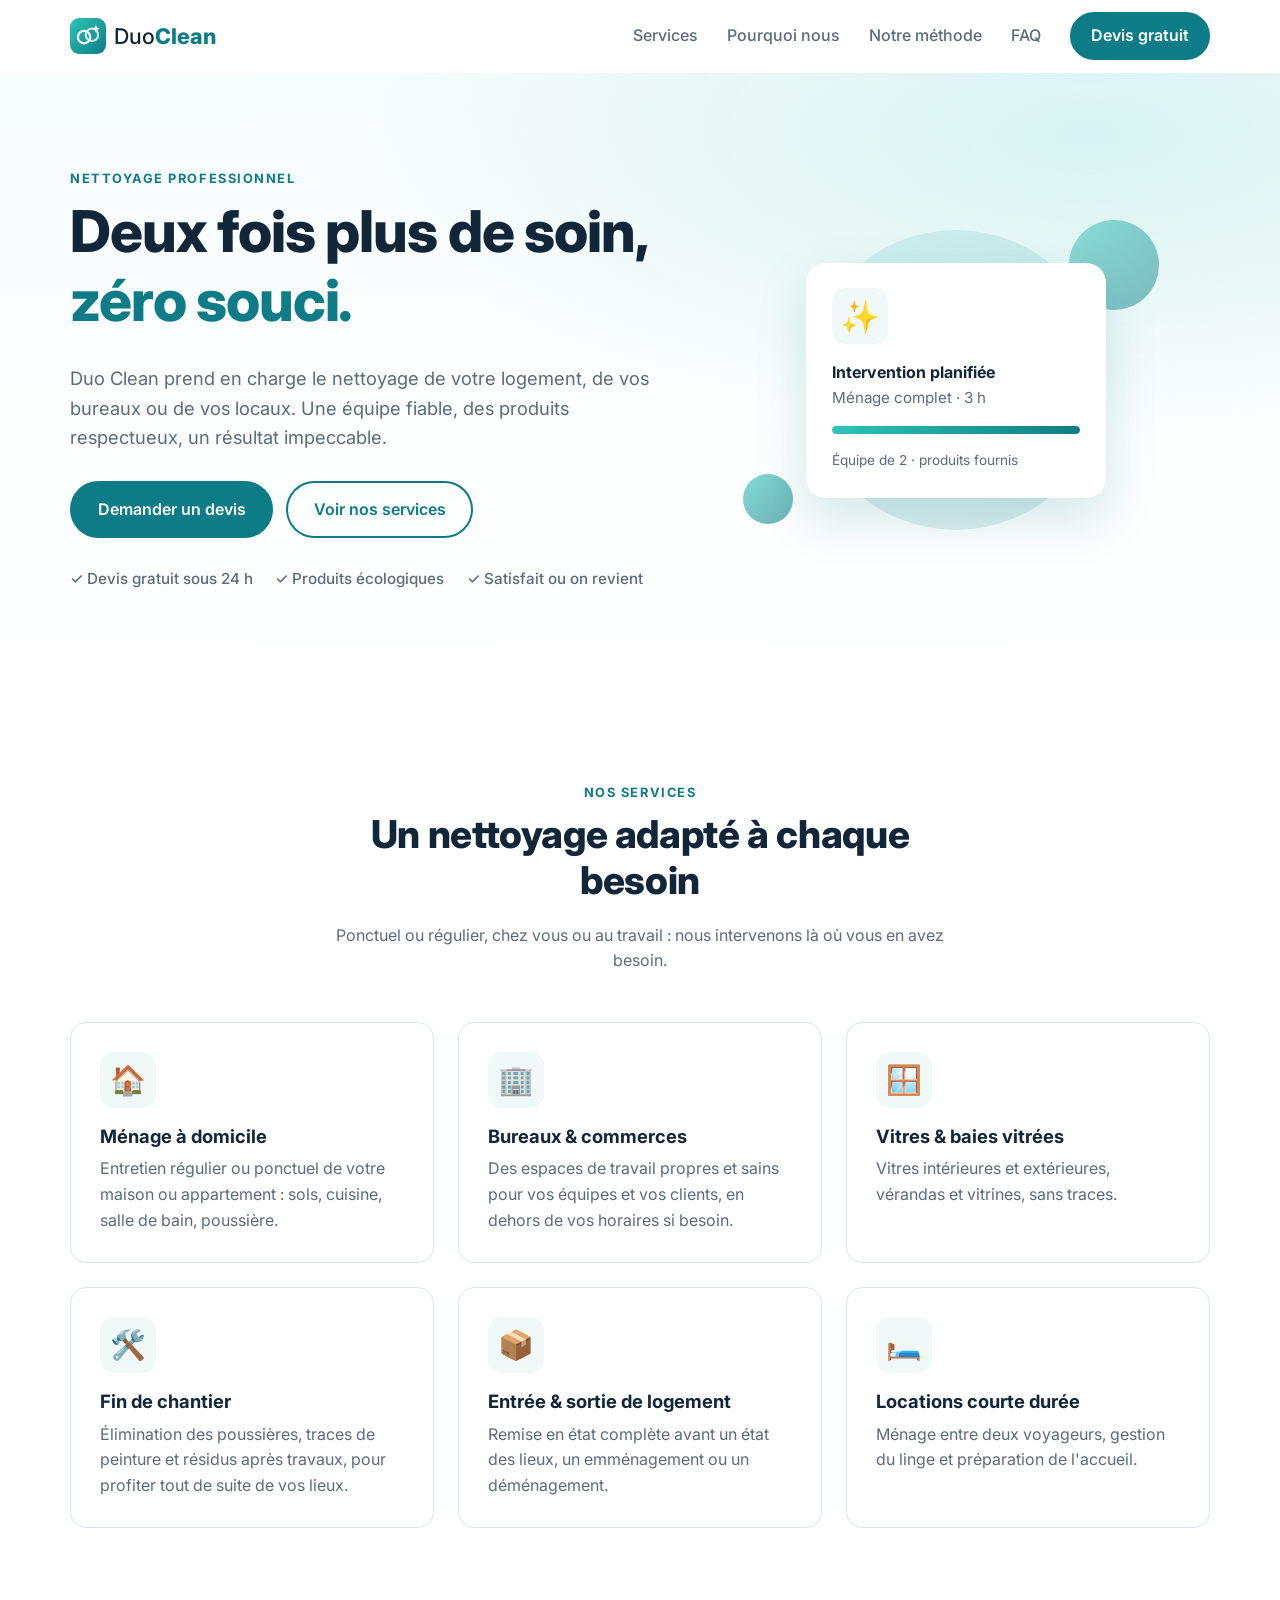
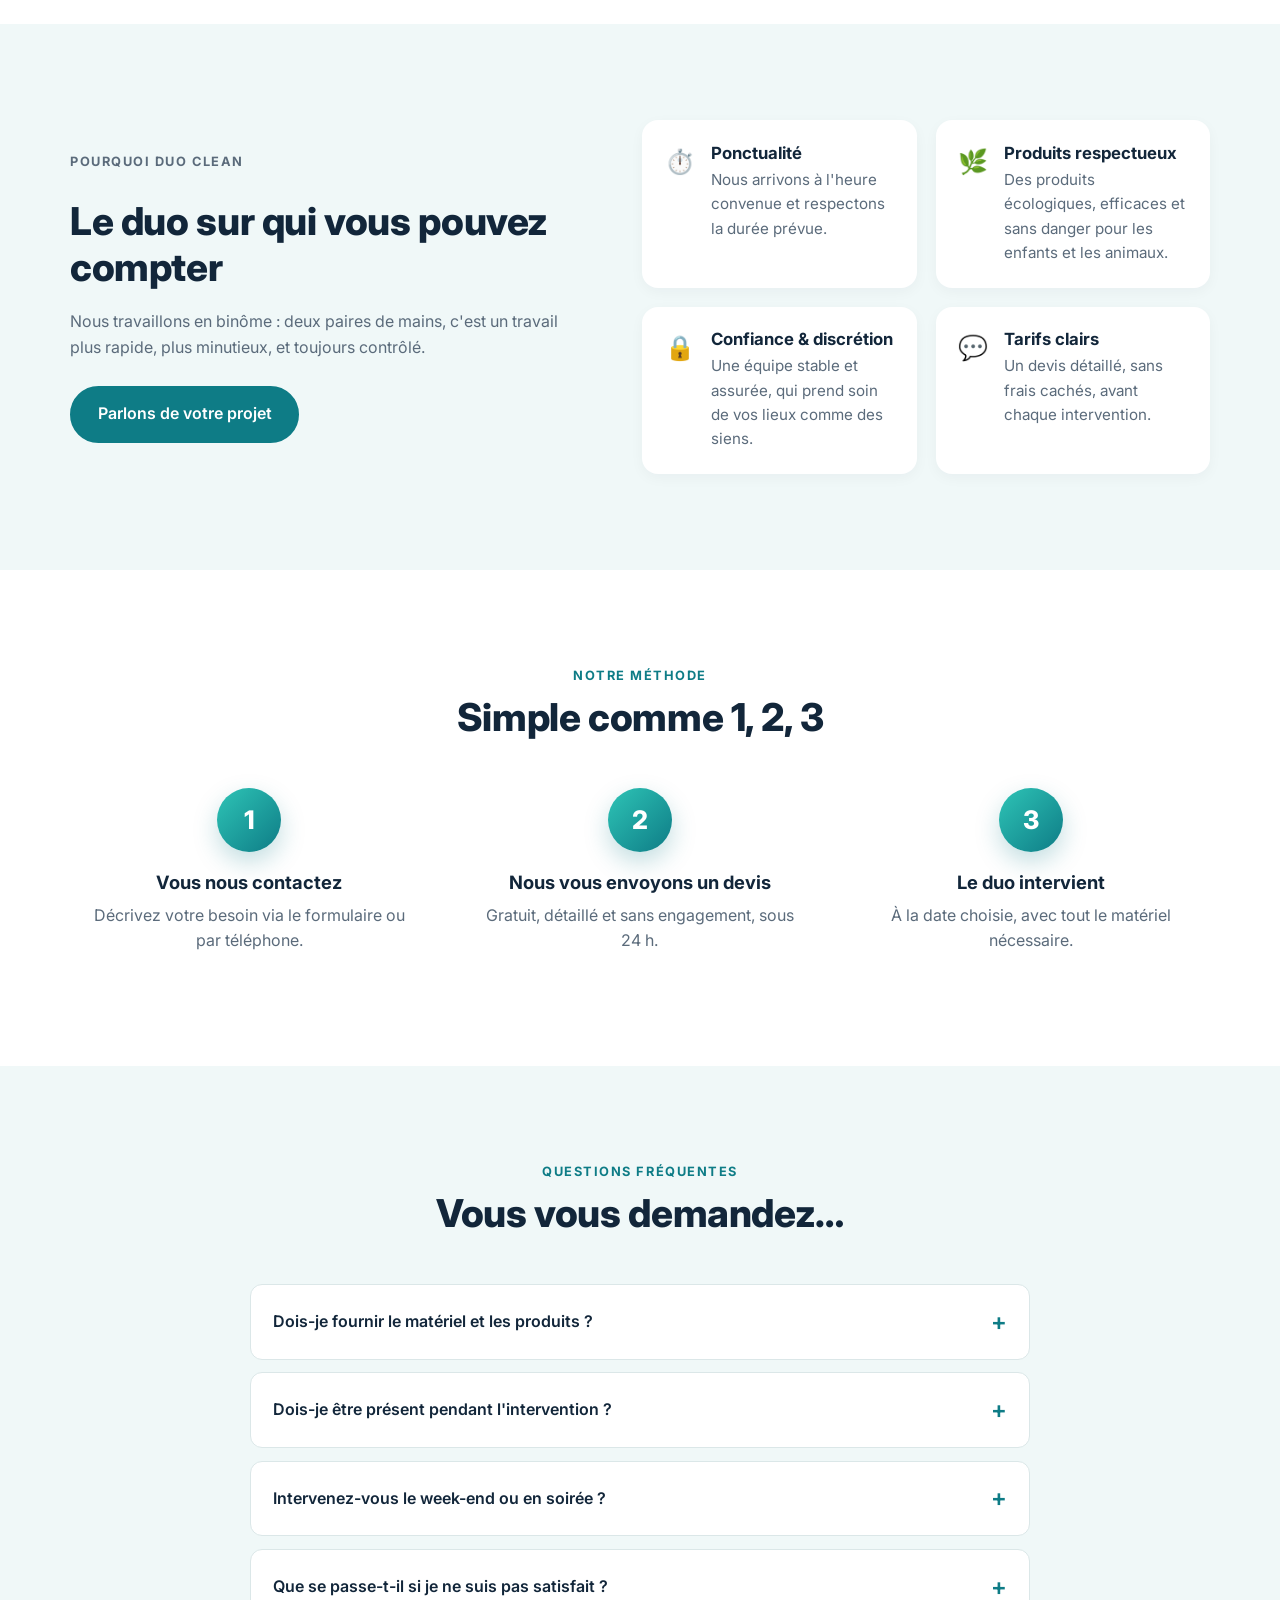
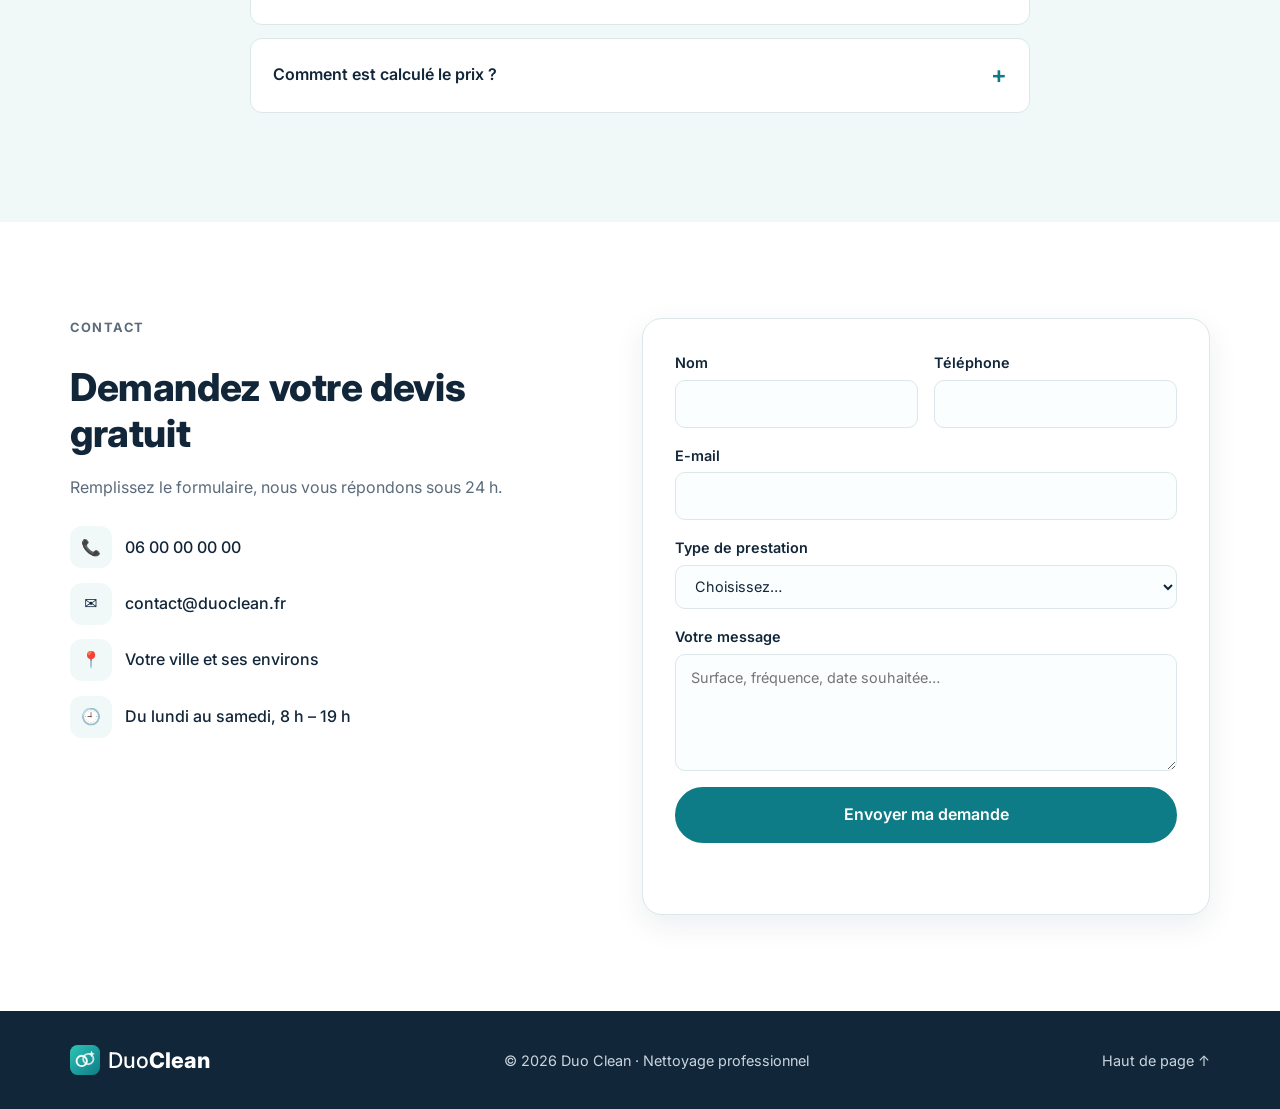
==== index.html @ 090d8aa3 "Création du site vitrine Duo Clean Site statique en français : accueil, services, points forts, méth" ====
<!doctype html>
<html lang="fr">
<head>
  <meta charset="utf-8">
  <meta name="viewport" content="width=device-width, initial-scale=1">
  <title>Duo Clean — Nettoyage professionnel pour particuliers et entreprises</title>
  <meta name="description" content="Duo Clean : ménage à domicile, nettoyage de bureaux, vitres, fin de chantier et remise en état. Devis gratuit sous 24 h.">
  <link rel="icon" href="assets/favicon.svg" type="image/svg+xml">
  <link rel="preconnect" href="https://fonts.googleapis.com">
  <link rel="preconnect" href="https://fonts.gstatic.com" crossorigin>
  <link href="https://fonts.googleapis.com/css2?family=Inter:wght@400;500;600;700;800&display=swap" rel="stylesheet">
  <link rel="stylesheet" href="styles.css">
</head>
<body>
  <!-- En-tête -->
  <header class="header" id="top">
    <div class="container header__inner">
      <a href="#top" class="logo" aria-label="Duo Clean, accueil">
        <img src="assets/favicon.svg" alt="" width="36" height="36">
        <span>Duo<strong>Clean</strong></span>
      </a>
      <button class="nav-toggle" aria-label="Ouvrir le menu" aria-expanded="false" aria-controls="nav">
        <span></span><span></span><span></span>
      </button>
      <nav class="nav" id="nav">
        <a href="#services">Services</a>
        <a href="#pourquoi">Pourquoi nous</a>
        <a href="#methode">Notre méthode</a>
        <a href="#faq">FAQ</a>
        <a href="#contact" class="btn btn--small">Devis gratuit</a>
      </nav>
    </div>
  </header>

  <main>
    <!-- Accueil -->
    <section class="hero">
      <div class="container hero__inner">
        <div class="hero__text">
          <p class="eyebrow">Nettoyage professionnel</p>
          <h1>Deux fois plus de soin,<br><span class="accent">zéro souci.</span></h1>
          <p class="lead">Duo Clean prend en charge le nettoyage de votre logement, de vos bureaux ou de vos locaux. Une équipe fiable, des produits respectueux, un résultat impeccable.</p>
          <div class="hero__actions">
            <a href="#contact" class="btn">Demander un devis</a>
            <a href="#services" class="btn btn--ghost">Voir nos services</a>
          </div>
          <ul class="hero__badges">
            <li>✓ Devis gratuit sous 24 h</li>
            <li>✓ Produits écologiques</li>
            <li>✓ Satisfait ou on revient</li>
          </ul>
        </div>
        <div class="hero__visual" aria-hidden="true">
          <div class="bubble bubble--1"></div>
          <div class="bubble bubble--2"></div>
          <div class="bubble bubble--3"></div>
          <div class="hero__card">
            <div class="hero__icon">✨</div>
            <p class="hero__card-title">Intervention planifiée</p>
            <p class="hero__card-sub">Ménage complet · 3 h</p>
            <div class="progress"><span></span></div>
            <p class="hero__card-foot">Équipe de 2 · produits fournis</p>
          </div>
        </div>
      </div>
    </section>

    <!-- Services -->
    <section class="section" id="services">
      <div class="container">
        <div class="section__head">
          <p class="eyebrow">Nos services</p>
          <h2>Un nettoyage adapté à chaque besoin</h2>
          <p>Ponctuel ou régulier, chez vous ou au travail : nous intervenons là où vous en avez besoin.</p>
        </div>
        <div class="grid grid--3">
          <article class="card">
            <div class="card__icon">🏠</div>
            <h3>Ménage à domicile</h3>
            <p>Entretien régulier ou ponctuel de votre maison ou appartement : sols, cuisine, salle de bain, poussière.</p>
          </article>
          <article class="card">
            <div class="card__icon">🏢</div>
            <h3>Bureaux & commerces</h3>
            <p>Des espaces de travail propres et sains pour vos équipes et vos clients, en dehors de vos horaires si besoin.</p>
          </article>
          <article class="card">
            <div class="card__icon">🪟</div>
            <h3>Vitres & baies vitrées</h3>
            <p>Vitres intérieures et extérieures, vérandas et vitrines, sans traces.</p>
          </article>
          <article class="card">
            <div class="card__icon">🛠️</div>
            <h3>Fin de chantier</h3>
            <p>Élimination des poussières, traces de peinture et résidus après travaux, pour profiter tout de suite de vos lieux.</p>
          </article>
          <article class="card">
            <div class="card__icon">📦</div>
            <h3>Entrée & sortie de logement</h3>
            <p>Remise en état complète avant un état des lieux, un emménagement ou un déménagement.</p>
          </article>
          <article class="card">
            <div class="card__icon">🛏️</div>
            <h3>Locations courte durée</h3>
            <p>Ménage entre deux voyageurs, gestion du linge et préparation de l'accueil.</p>
          </article>
        </div>
      </div>
    </section>

    <!-- Pourquoi nous -->
    <section class="section section--tint" id="pourquoi">
      <div class="container split">
        <div>
          <p class="eyebrow">Pourquoi Duo Clean</p>
          <h2>Le duo sur qui vous pouvez compter</h2>
          <p>Nous travaillons en binôme : deux paires de mains, c'est un travail plus rapide, plus minutieux, et toujours contrôlé.</p>
          <a href="#contact" class="btn">Parlons de votre projet</a>
        </div>
        <ul class="features">
          <li>
            <span class="features__icon">⏱️</span>
            <div><h3>Ponctualité</h3><p>Nous arrivons à l'heure convenue et respectons la durée prévue.</p></div>
          </li>
          <li>
            <span class="features__icon">🌿</span>
            <div><h3>Produits respectueux</h3><p>Des produits écologiques, efficaces et sans danger pour les enfants et les animaux.</p></div>
          </li>
          <li>
            <span class="features__icon">🔒</span>
            <div><h3>Confiance & discrétion</h3><p>Une équipe stable et assurée, qui prend soin de vos lieux comme des siens.</p></div>
          </li>
          <li>
            <span class="features__icon">💬</span>
            <div><h3>Tarifs clairs</h3><p>Un devis détaillé, sans frais cachés, avant chaque intervention.</p></div>
          </li>
        </ul>
      </div>
    </section>

    <!-- Méthode -->
    <section class="section" id="methode">
      <div class="container">
        <div class="section__head">
          <p class="eyebrow">Notre méthode</p>
          <h2>Simple comme 1, 2, 3</h2>
        </div>
        <ol class="steps">
          <li class="step">
            <span class="step__num">1</span>
            <h3>Vous nous contactez</h3>
            <p>Décrivez votre besoin via le formulaire ou par téléphone.</p>
          </li>
          <li class="step">
            <span class="step__num">2</span>
            <h3>Nous vous envoyons un devis</h3>
            <p>Gratuit, détaillé et sans engagement, sous 24 h.</p>
          </li>
          <li class="step">
            <span class="step__num">3</span>
            <h3>Le duo intervient</h3>
            <p>À la date choisie, avec tout le matériel nécessaire.</p>
          </li>
        </ol>
      </div>
    </section>

    <!-- FAQ -->
    <section class="section section--tint" id="faq">
      <div class="container container--narrow">
        <div class="section__head">
          <p class="eyebrow">Questions fréquentes</p>
          <h2>Vous vous demandez…</h2>
        </div>
        <div class="faq">
          <details>
            <summary>Dois-je fournir le matériel et les produits ?</summary>
            <p>Non. Nous venons avec tout le nécessaire. Si vous préférez que nous utilisions vos propres produits, il suffit de nous le dire.</p>
          </details>
          <details>
            <summary>Dois-je être présent pendant l'intervention ?</summary>
            <p>Ce n'est pas obligatoire. De nombreux clients nous confient leurs clés. Nous convenons ensemble des modalités d'accès.</p>
          </details>
          <details>
            <summary>Intervenez-vous le week-end ou en soirée ?</summary>
            <p>Oui, sur demande, notamment pour les bureaux et commerces afin de ne pas gêner votre activité.</p>
          </details>
          <details>
            <summary>Que se passe-t-il si je ne suis pas satisfait ?</summary>
            <p>Prévenez-nous dans les 24 h : nous revenons reprendre les points concernés, sans frais supplémentaires.</p>
          </details>
          <details>
            <summary>Comment est calculé le prix ?</summary>
            <p>Selon la surface, le type de prestation et la fréquence. Le devis est gratuit et vous connaissez le prix exact avant de vous engager.</p>
          </details>
        </div>
      </div>
    </section>

    <!-- Contact -->
    <section class="section" id="contact">
      <div class="container split split--contact">
        <div>
          <p class="eyebrow">Contact</p>
          <h2>Demandez votre devis gratuit</h2>
          <p>Remplissez le formulaire, nous vous répondons sous 24 h.</p>
          <ul class="contact-list">
            <li><span>📞</span> <a href="tel:+33600000000">06 00 00 00 00</a></li>
            <li><span>✉️</span> <a href="mailto:contact@duoclean.fr">contact@duoclean.fr</a></li>
            <li><span>📍</span> Votre ville et ses environs</li>
            <li><span>🕘</span> Du lundi au samedi, 8 h – 19 h</li>
          </ul>
        </div>
        <form class="form" id="contact-form" novalidate>
          <div class="form__row">
            <label>Nom
              <input type="text" name="nom" autocomplete="name" required>
            </label>
            <label>Téléphone
              <input type="tel" name="telephone" autocomplete="tel">
            </label>
          </div>
          <label>E-mail
            <input type="email" name="email" autocomplete="email" required>
          </label>
          <label>Type de prestation
            <select name="service" required>
              <option value="">Choisissez…</option>
              <option>Ménage à domicile</option>
              <option>Bureaux & commerces</option>
              <option>Vitres & baies vitrées</option>
              <option>Fin de chantier</option>
              <option>Entrée / sortie de logement</option>
              <option>Location courte durée</option>
              <option>Autre</option>
            </select>
          </label>
          <label>Votre message
            <textarea name="message" rows="4" placeholder="Surface, fréquence, date souhaitée…" required></textarea>
          </label>
          <button type="submit" class="btn btn--full">Envoyer ma demande</button>
          <p class="form__status" role="status" aria-live="polite"></p>
        </form>
      </div>
    </section>
  </main>

  <footer class="footer">
    <div class="container footer__inner">
      <a href="#top" class="logo logo--light">
        <img src="assets/favicon.svg" alt="" width="30" height="30">
        <span>Duo<strong>Clean</strong></span>
      </a>
      <p>© <span id="year"></span> Duo Clean · Nettoyage professionnel</p>
      <a href="#top" class="footer__top">Haut de page ↑</a>
    </div>
  </footer>

  <script src="script.js"></script>
</body>
</html>
---- styles.css ----
:root {
  --primary: #0e7c86;
  --primary-dark: #095c63;
  --accent: #2ec4b6;
  --ink: #12263a;
  --muted: #5b6b7b;
  --bg: #ffffff;
  --tint: #f0f8f8;
  --line: #dbe7e8;
  --radius: 16px;
  --shadow: 0 10px 30px rgba(18, 38, 58, 0.08);
}

* { box-sizing: border-box; }
html { scroll-behavior: smooth; scroll-padding-top: 80px; }
body {
  margin: 0;
  font-family: "Inter", system-ui, -apple-system, sans-serif;
  color: var(--ink);
  background: var(--bg);
  line-height: 1.6;
  -webkit-font-smoothing: antialiased;
}
img { max-width: 100%; display: block; }
a { color: inherit; }
h1, h2, h3 { line-height: 1.2; margin: 0 0 .5em; }
h1 { font-size: clamp(2.2rem, 5vw, 3.6rem); font-weight: 800; letter-spacing: -0.02em; }
h2 { font-size: clamp(1.7rem, 3.5vw, 2.4rem); font-weight: 800; letter-spacing: -0.01em; }
h3 { font-size: 1.15rem; font-weight: 700; }
p { margin: 0 0 1em; }

.container { width: min(1140px, 100% - 32px); margin-inline: auto; }
.container--narrow { width: min(780px, 100% - 32px); }

.eyebrow {
  text-transform: uppercase;
  letter-spacing: .12em;
  font-size: .8rem;
  font-weight: 700;
  color: var(--primary);
  margin-bottom: .6em;
}
.accent { color: var(--primary); }
.lead { font-size: 1.15rem; color: var(--muted); max-width: 34em; }

/* Boutons */
.btn {
  display: inline-block;
  background: var(--primary);
  color: #fff;
  text-decoration: none;
  font-weight: 600;
  padding: .85em 1.6em;
  border-radius: 999px;
  border: 2px solid var(--primary);
  cursor: pointer;
  font: inherit;
  font-weight: 600;
  transition: background .2s, transform .2s, box-shadow .2s;
}
.btn:hover { background: var(--primary-dark); border-color: var(--primary-dark); transform: translateY(-2px); box-shadow: var(--shadow); }
.btn--ghost { background: transparent; color: var(--primary); }
.btn--ghost:hover { background: var(--tint); color: var(--primary-dark); }
.btn--small { padding: .55em 1.2em; }
.btn--full { width: 100%; }

/* En-tête */
.header {
  position: sticky; top: 0; z-index: 50;
  background: rgba(255, 255, 255, .92);
  backdrop-filter: blur(10px);
  border-bottom: 1px solid transparent;
  transition: border-color .2s, box-shadow .2s;
}
.header.is-scrolled { border-color: var(--line); box-shadow: 0 2px 12px rgba(18, 38, 58, .05); }
.header__inner { display: flex; align-items: center; justify-content: space-between; height: 72px; }
.logo { display: flex; align-items: center; gap: .5rem; text-decoration: none; font-size: 1.35rem; font-weight: 500; }
.logo strong { color: var(--primary); font-weight: 800; }
.logo--light, .logo--light strong { color: #fff; }

.nav { display: flex; align-items: center; gap: 1.8rem; }
.nav a:not(.btn) { text-decoration: none; font-weight: 500; color: var(--muted); transition: color .2s; }
.nav a:not(.btn):hover { color: var(--primary); }

.nav-toggle { display: none; background: none; border: 0; padding: 8px; cursor: pointer; }
.nav-toggle span { display: block; width: 24px; height: 2px; background: var(--ink); margin: 5px 0; transition: transform .25s, opacity .25s; }
.nav-toggle[aria-expanded="true"] span:nth-child(1) { transform: translateY(7px) rotate(45deg); }
.nav-toggle[aria-expanded="true"] span:nth-child(2) { opacity: 0; }
.nav-toggle[aria-expanded="true"] span:nth-child(3) { transform: translateY(-7px) rotate(-45deg); }

/* Hero */
.hero {
  background: radial-gradient(1200px 500px at 85% 10%, #d8f3f1 0%, transparent 60%), linear-gradient(180deg, #f7fcfc, #fff);
  padding: clamp(3rem, 8vw, 6rem) 0;
  overflow: hidden;
}
.hero__inner { display: grid; grid-template-columns: 1.15fr 1fr; gap: 3rem; align-items: center; }
.hero__actions { display: flex; flex-wrap: wrap; gap: .8rem; margin: 1.8rem 0; }
.hero__badges { list-style: none; padding: 0; margin: 0; display: flex; flex-wrap: wrap; gap: .5rem 1.4rem; color: var(--muted); font-weight: 500; font-size: .95rem; }

.hero__visual { position: relative; min-height: 380px; display: grid; place-items: center; }
.bubble { position: absolute; border-radius: 50%; background: linear-gradient(135deg, var(--accent), var(--primary)); opacity: .9; animation: float 7s ease-in-out infinite; }
.bubble--1 { width: 300px; height: 300px; opacity: .15; }
.bubble--2 { width: 90px; height: 90px; top: 8%; right: 10%; opacity: .5; animation-delay: -2s; }
.bubble--3 { width: 50px; height: 50px; bottom: 12%; left: 8%; opacity: .6; animation-delay: -4s; }
@keyframes float { 50% { transform: translateY(-14px); } }

.hero__card {
  position: relative;
  background: #fff;
  border-radius: 20px;
  padding: 1.6rem;
  width: min(300px, 100%);
  box-shadow: 0 20px 50px rgba(14, 124, 134, .18);
}
.hero__icon { font-size: 2rem; width: 56px; height: 56px; display: grid; place-items: center; border-radius: 14px; background: var(--tint); margin-bottom: 1rem; }
.hero__card-title { font-weight: 700; margin: 0; }
.hero__card-sub { color: var(--muted); margin: 0 0 1rem; font-size: .95rem; }
.progress { height: 8px; border-radius: 99px; background: var(--tint); overflow: hidden; }
.progress span { display: block; height: 100%; width: 0; background: linear-gradient(90deg, var(--accent), var(--primary)); border-radius: inherit; animation: fill 2.4s ease-out .4s forwards; }
@keyframes fill { to { width: 100%; } }
.hero__card-foot { margin: 1rem 0 0; font-size: .85rem; color: var(--muted); }

/* Sections */
.section { padding: clamp(3.5rem, 8vw, 6rem) 0; }
.section--tint { background: var(--tint); }
.section__head { text-align: center; max-width: 640px; margin: 0 auto 3rem; }
.section__head p:last-child { color: var(--muted); }

.grid { display: grid; gap: 1.5rem; }
.grid--3 { grid-template-columns: repeat(3, 1fr); }

.card {
  background: #fff;
  border: 1px solid var(--line);
  border-radius: var(--radius);
  padding: 1.8rem;
  transition: transform .25s, box-shadow .25s, border-color .25s;
}
.card:hover { transform: translateY(-4px); box-shadow: var(--shadow); border-color: transparent; }
.card__icon { font-size: 1.8rem; width: 56px; height: 56px; display: grid; place-items: center; border-radius: 14px; background: var(--tint); margin-bottom: 1.1rem; }
.card p { color: var(--muted); margin: 0; }

.split { display: grid; grid-template-columns: 1fr 1.1fr; gap: 3.5rem; align-items: center; }
.split > div > p { color: var(--muted); margin-bottom: 1.6rem; }

.features { list-style: none; padding: 0; margin: 0; display: grid; grid-template-columns: 1fr 1fr; gap: 1.2rem; }
.features li { background: #fff; border-radius: var(--radius); padding: 1.4rem; display: flex; gap: 1rem; box-shadow: 0 4px 14px rgba(18, 38, 58, .04); }
.features__icon { font-size: 1.5rem; flex-shrink: 0; }
.features h3 { font-size: 1.05rem; margin-bottom: .3em; }
.features p { color: var(--muted); margin: 0; font-size: .95rem; }

.steps { list-style: none; padding: 0; margin: 0; display: grid; grid-template-columns: repeat(3, 1fr); gap: 2rem; counter-reset: step; }
.step { text-align: center; position: relative; padding: 0 1rem; }
.step__num {
  display: grid; place-items: center;
  width: 64px; height: 64px; margin: 0 auto 1.2rem;
  border-radius: 50%;
  background: linear-gradient(135deg, var(--accent), var(--primary));
  color: #fff; font-size: 1.6rem; font-weight: 800;
  box-shadow: 0 10px 24px rgba(14, 124, 134, .25);
}
.step p { color: var(--muted); }

/* FAQ */
.faq details { background: #fff; border-radius: 12px; margin-bottom: .8rem; padding: 0 1.4rem; border: 1px solid var(--line); }
.faq summary { cursor: pointer; font-weight: 600; padding: 1.1rem 0; list-style: none; display: flex; justify-content: space-between; align-items: center; gap: 1rem; }
.faq summary::-webkit-details-marker { display: none; }
.faq summary::after { content: "+"; font-size: 1.5rem; color: var(--primary); transition: transform .2s; }
.faq details[open] summary::after { transform: rotate(45deg); }
.faq details p { color: var(--muted); padding-bottom: 1.1rem; margin: 0; }

/* Contact */
.split--contact { align-items: start; }
.contact-list { list-style: none; padding: 0; margin: 0; display: grid; gap: .9rem; }
.contact-list li { display: flex; align-items: center; gap: .8rem; font-weight: 500; }
.contact-list span { width: 42px; height: 42px; display: grid; place-items: center; border-radius: 12px; background: var(--tint); }
.contact-list a { text-decoration: none; }
.contact-list a:hover { color: var(--primary); }

.form { background: #fff; border: 1px solid var(--line); border-radius: 20px; padding: 2rem; box-shadow: var(--shadow); display: grid; gap: 1rem; }
.form__row { display: grid; grid-template-columns: 1fr 1fr; gap: 1rem; }
.form label { display: grid; gap: .35rem; font-weight: 600; font-size: .9rem; }
.form input, .form select, .form textarea {
  font: inherit; font-weight: 400;
  padding: .8em 1em;
  border: 1.5px solid var(--line);
  border-radius: 10px;
  background: #fbfefe;
  color: var(--ink);
  transition: border-color .2s, box-shadow .2s;
  width: 100%;
}
.form textarea { resize: vertical; }
.form input:focus, .form select:focus, .form textarea:focus { outline: none; border-color: var(--primary); box-shadow: 0 0 0 4px rgba(14, 124, 134, .12); }
.form .is-invalid { border-color: #d64545; }
.form__status { margin: 0; font-weight: 500; min-height: 1.4em; }
.form__status.is-ok { color: var(--primary); }
.form__status.is-error { color: #d64545; }

/* Pied de page */
.footer { background: var(--ink); color: #c9d6df; padding: 2rem 0; }
.footer__inner { display: flex; align-items: center; justify-content: space-between; flex-wrap: wrap; gap: 1rem; }
.footer p { margin: 0; font-size: .9rem; }
.footer__top { text-decoration: none; font-size: .9rem; }
.footer__top:hover { color: #fff; }

/* Apparition au défilement */
.reveal { opacity: 0; transform: translateY(20px); transition: opacity .6s ease, transform .6s ease; }
.reveal.is-visible { opacity: 1; transform: none; }

/* Responsive */
@media (max-width: 960px) {
  .grid--3 { grid-template-columns: repeat(2, 1fr); }
  .hero__inner, .split { grid-template-columns: 1fr; gap: 2.5rem; }
  .hero__visual { min-height: 300px; }
}
@media (max-width: 760px) {
  .nav-toggle { display: block; }
  .nav {
    position: absolute; top: 72px; left: 0; right: 0;
    flex-direction: column; align-items: stretch; gap: 0;
    background: #fff; border-bottom: 1px solid var(--line);
    padding: .5rem 16px 1.2rem;
    display: none;
  }
  .nav.is-open { display: flex; }
  .nav a:not(.btn) { padding: .9rem 0; border-bottom: 1px solid var(--line); }
  .nav .btn { margin-top: 1rem; text-align: center; }
  .grid--3, .features, .steps, .form__row { grid-template-columns: 1fr; }
  .form { padding: 1.4rem; }
}

@media (prefers-reduced-motion: reduce) {
  *, *::before, *::after { animation: none !important; transition: none !important; }
  html { scroll-behavior: auto; }
  .progress span { width: 100%; }
  .reveal { opacity: 1; transform: none; }
}
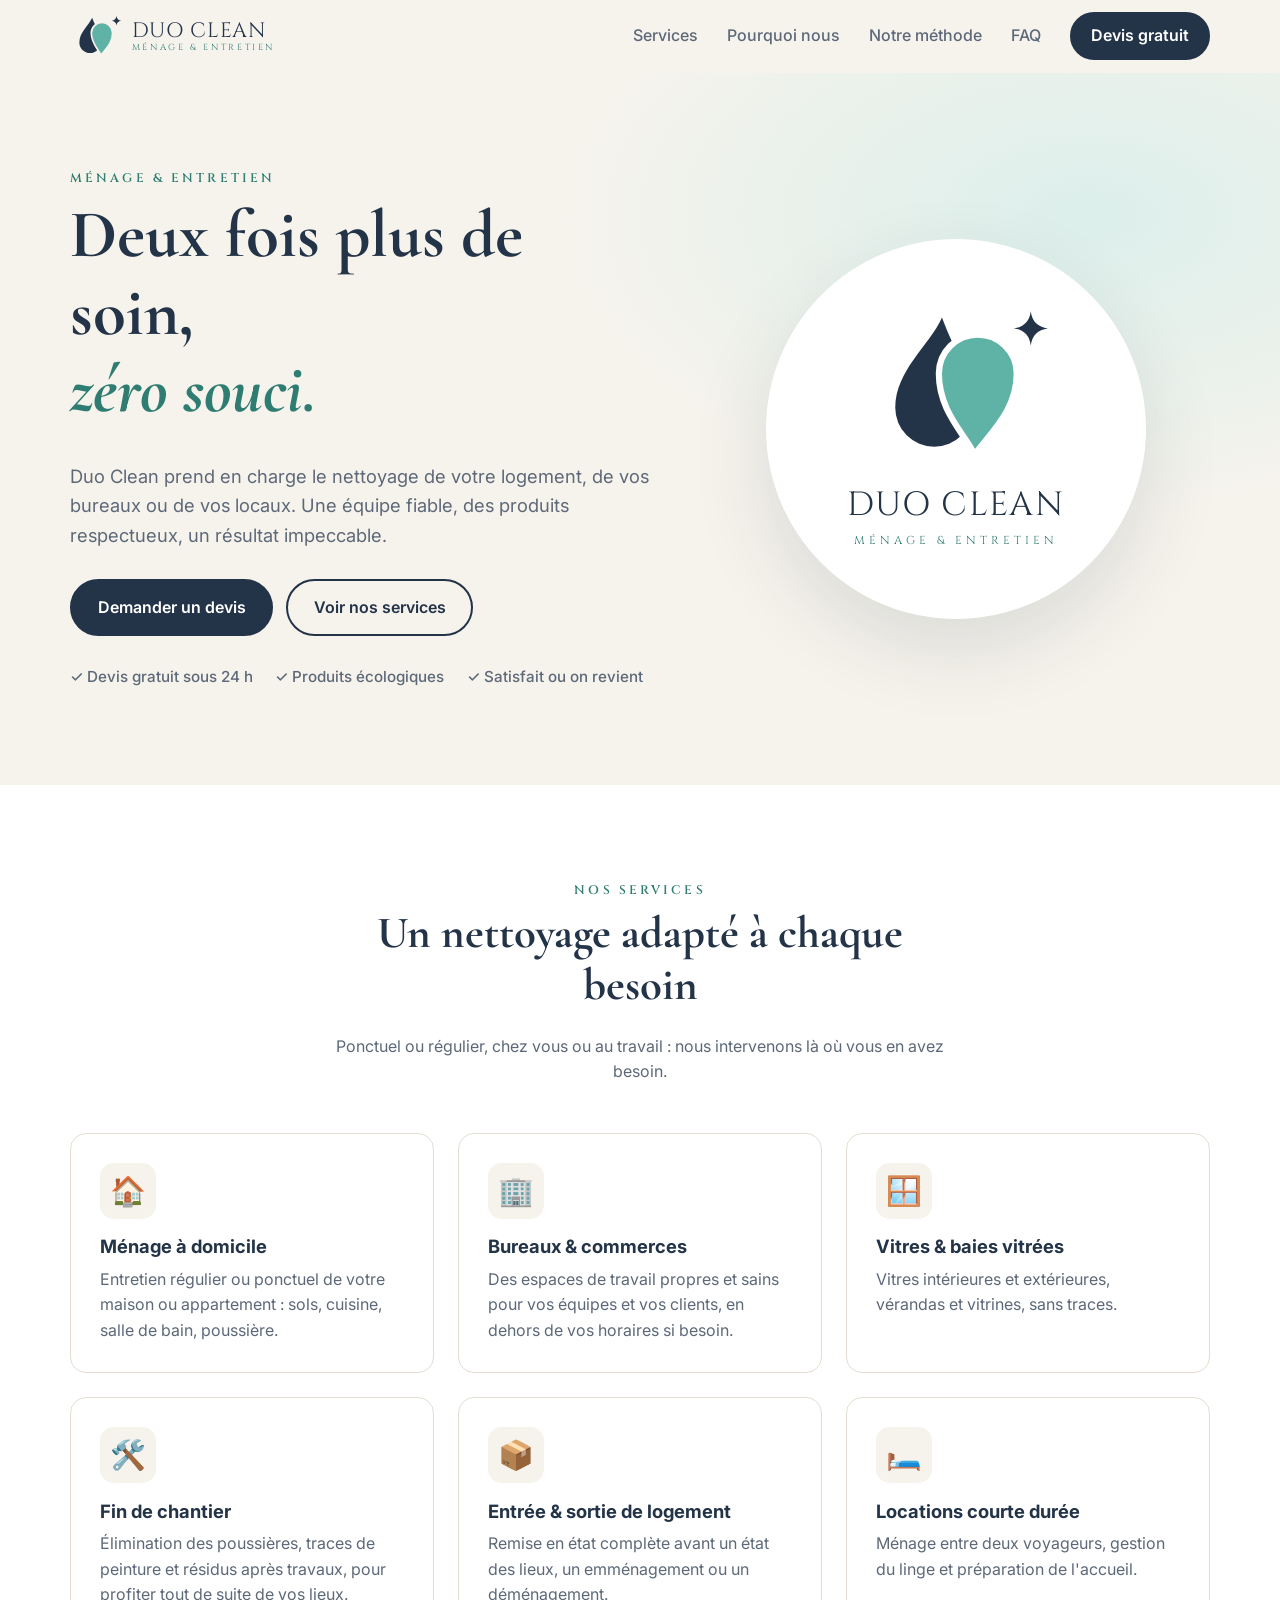
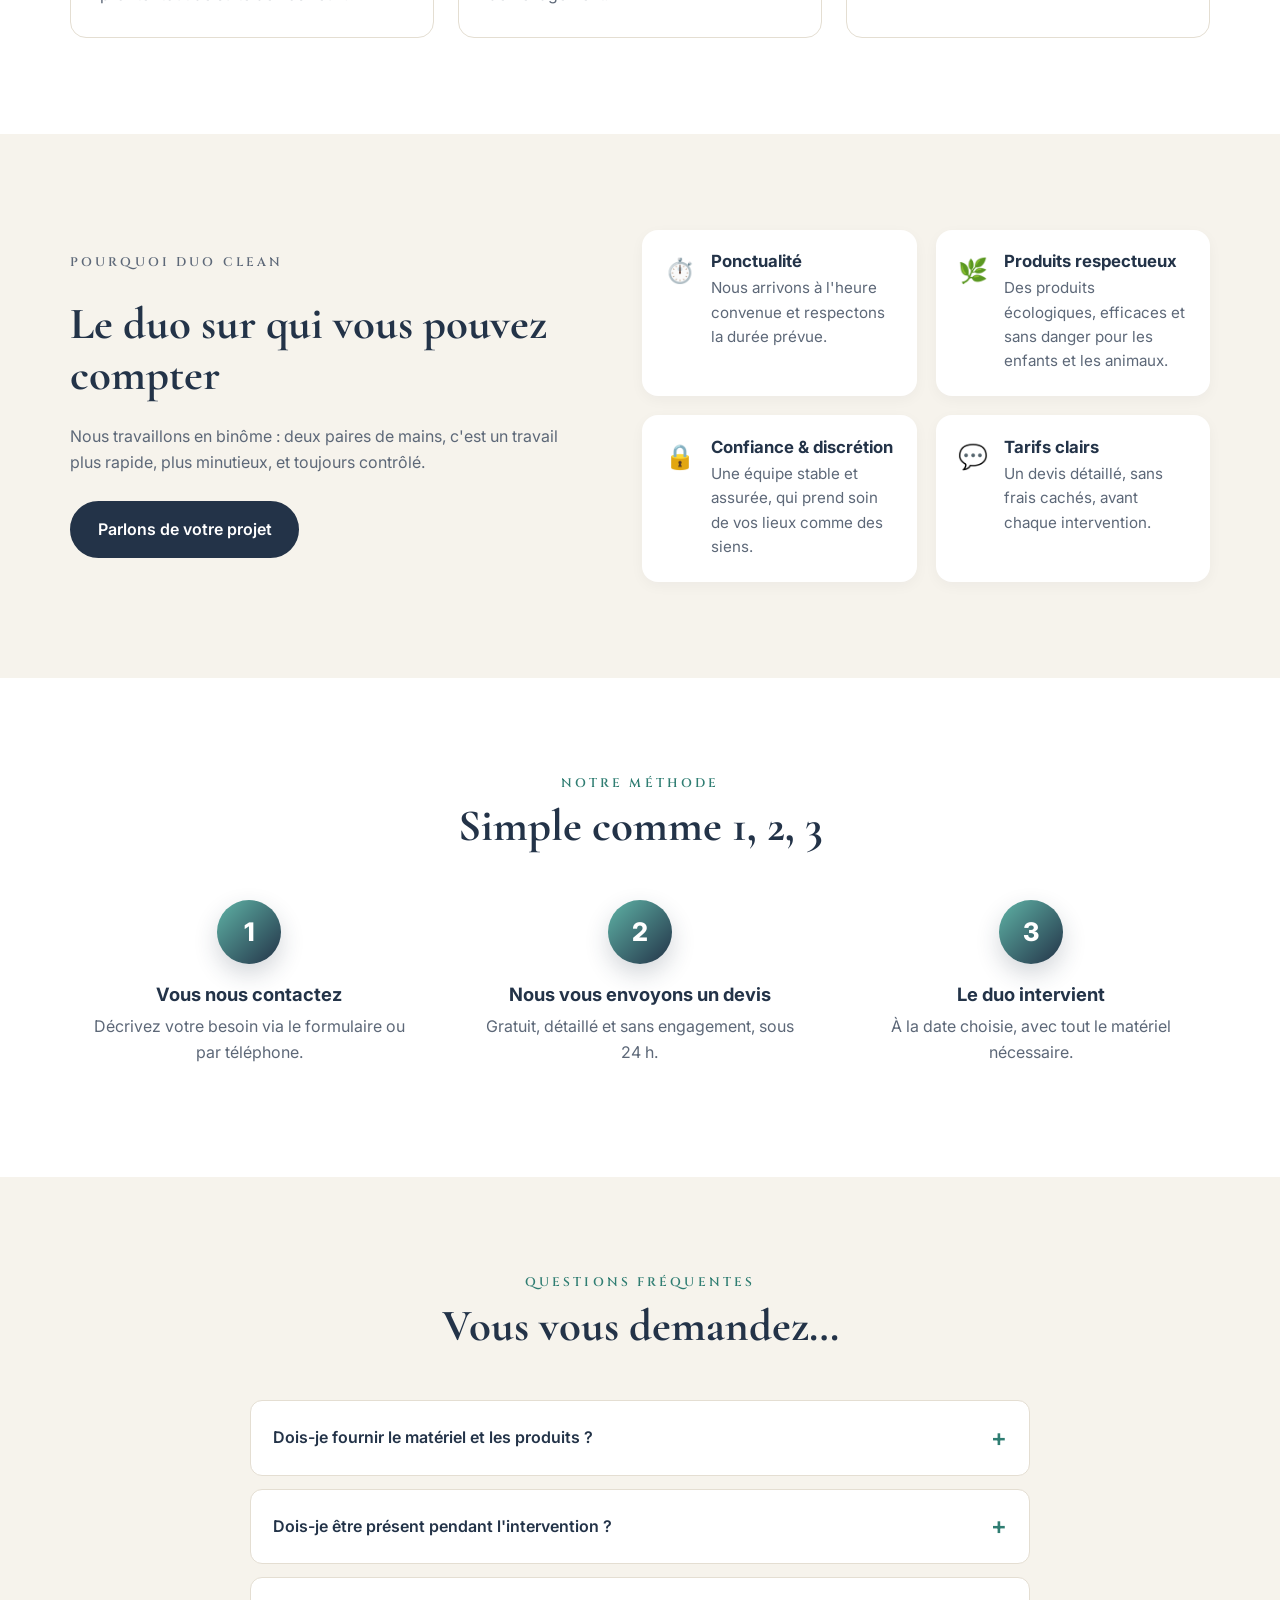
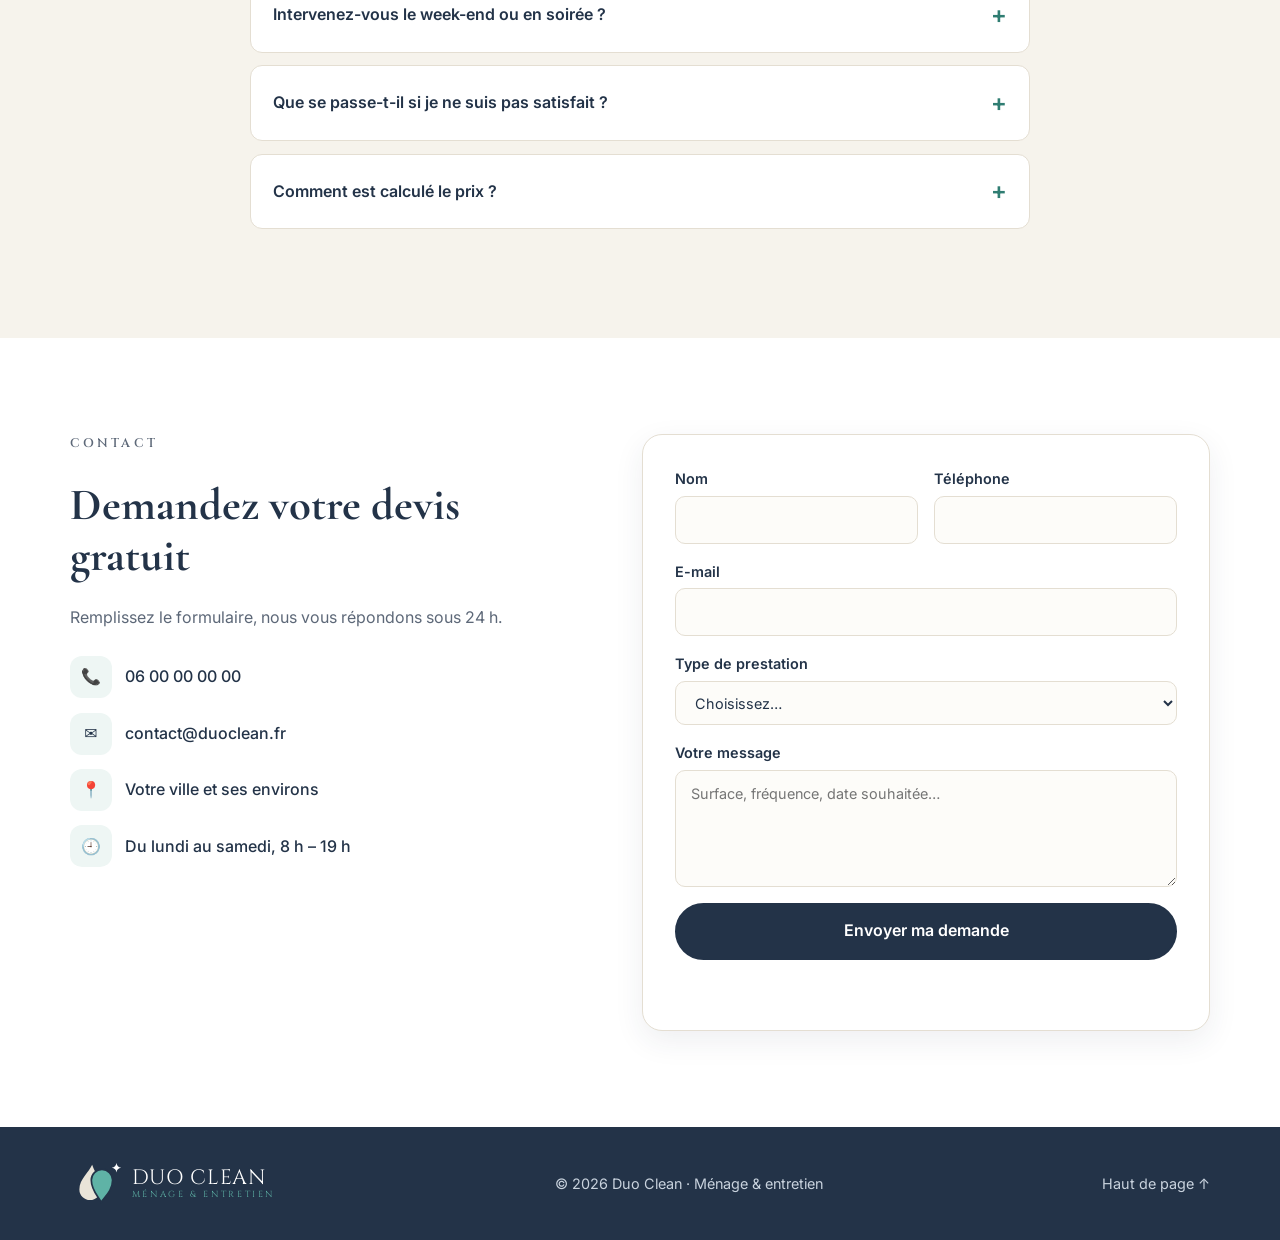
==== commit 79d99d3b: "Applique le logo et la charte graphique Duo Clean Logo deux gouttes redessiné en SVG, couleurs marin" ====
--- a/index.html
+++ b/index.html
@@ -3,21 +3,28 @@
 <head>
   <meta charset="utf-8">
   <meta name="viewport" content="width=device-width, initial-scale=1">
-  <title>Duo Clean — Nettoyage professionnel pour particuliers et entreprises</title>
+  <title>Duo Clean — Ménage & entretien</title>
   <meta name="description" content="Duo Clean : ménage à domicile, nettoyage de bureaux, vitres, fin de chantier et remise en état. Devis gratuit sous 24 h.">
   <link rel="icon" href="assets/favicon.svg" type="image/svg+xml">
   <link rel="preconnect" href="https://fonts.googleapis.com">
   <link rel="preconnect" href="https://fonts.gstatic.com" crossorigin>
-  <link href="https://fonts.googleapis.com/css2?family=Inter:wght@400;500;600;700;800&display=swap" rel="stylesheet">
+  <link href="https://fonts.googleapis.com/css2?family=Cinzel:wght@400;500;600&family=Cormorant+Garamond:wght@500;600;700&family=Inter:wght@400;500;600;700&display=swap" rel="stylesheet">
   <link rel="stylesheet" href="styles.css">
 </head>
 <body>
+  <svg width="0" height="0" style="position:absolute" aria-hidden="true">
+    <symbol id="logo-mark" viewBox="0 0 122 100">
+      <path d="M52 6C44 24 22 40 22 64a25 25 0 0 0 50 0C72 44 60 28 52 6Z" fill="var(--logo-drop, #233348)"/>
+      <path d="M73 94C66 80 50 66 50 42a25 25 0 0 1 50 0c0 24-17 38-27 52Z" fill="#5fb3a6" stroke="var(--logo-gap, #fff)" stroke-width="4" stroke-linejoin="round"/>
+      <path d="M109 2q1.2 9.8 11 11q-9.8 1.2-11 11q-1.2-9.8-11-11q9.8-1.2 11-11Z" fill="var(--logo-star, #233348)"/>
+    </symbol>
+  </svg>
   <!-- En-tête -->
   <header class="header" id="top">
     <div class="container header__inner">
       <a href="#top" class="logo" aria-label="Duo Clean, accueil">
-        <img src="assets/favicon.svg" alt="" width="36" height="36">
-        <span>Duo<strong>Clean</strong></span>
+        <svg class="logo__mark" aria-hidden="true"><use href="#logo-mark"/></svg>
+        <span class="logo__text"><span class="logo__name">Duo Clean</span><span class="logo__tag">Ménage &amp; entretien</span></span>
       </a>
       <button class="nav-toggle" aria-label="Ouvrir le menu" aria-expanded="false" aria-controls="nav">
         <span></span><span></span><span></span>
@@ -37,7 +44,7 @@
     <section class="hero">
       <div class="container hero__inner">
         <div class="hero__text">
-          <p class="eyebrow">Nettoyage professionnel</p>
+          <p class="eyebrow">Ménage &amp; entretien</p>
           <h1>Deux fois plus de soin,<br><span class="accent">zéro souci.</span></h1>
           <p class="lead">Duo Clean prend en charge le nettoyage de votre logement, de vos bureaux ou de vos locaux. Une équipe fiable, des produits respectueux, un résultat impeccable.</p>
           <div class="hero__actions">
@@ -51,15 +58,11 @@
           </ul>
         </div>
         <div class="hero__visual" aria-hidden="true">
-          <div class="bubble bubble--1"></div>
-          <div class="bubble bubble--2"></div>
-          <div class="bubble bubble--3"></div>
-          <div class="hero__card">
-            <div class="hero__icon">✨</div>
-            <p class="hero__card-title">Intervention planifiée</p>
-            <p class="hero__card-sub">Ménage complet · 3 h</p>
-            <div class="progress"><span></span></div>
-            <p class="hero__card-foot">Équipe de 2 · produits fournis</p>
+          <div class="hero__halo"></div>
+          <div class="hero__brand">
+            <svg class="hero__mark"><use href="#logo-mark"/></svg>
+            <p class="hero__name">Duo Clean</p>
+            <p class="hero__tag">Ménage &amp; entretien</p>
           </div>
         </div>
       </div>
@@ -247,11 +250,11 @@
 
   <footer class="footer">
     <div class="container footer__inner">
-      <a href="#top" class="logo logo--light">
-        <img src="assets/favicon.svg" alt="" width="30" height="30">
-        <span>Duo<strong>Clean</strong></span>
+      <a href="#top" class="logo logo--light" aria-label="Duo Clean, haut de page">
+        <svg class="logo__mark" aria-hidden="true"><use href="#logo-mark"/></svg>
+        <span class="logo__text"><span class="logo__name">Duo Clean</span><span class="logo__tag">Ménage &amp; entretien</span></span>
       </a>
-      <p>© <span id="year"></span> Duo Clean · Nettoyage professionnel</p>
+      <p>© <span id="year"></span> Duo Clean · Ménage &amp; entretien</p>
       <a href="#top" class="footer__top">Haut de page ↑</a>
     </div>
   </footer>
--- a/styles.css
+++ b/styles.css
@@ -1,14 +1,19 @@
 :root {
-  --primary: #0e7c86;
-  --primary-dark: #095c63;
-  --accent: #2ec4b6;
-  --ink: #12263a;
-  --muted: #5b6b7b;
+  /* Charte Duo Clean : bleu marine, vert d'eau, crème */
+  --primary: #233348;
+  --primary-dark: #16223a;
+  --accent: #5fb3a6;
+  --teal-ink: #2f7d72;
+  --ink: #233348;
+  --muted: #5d6878;
   --bg: #ffffff;
-  --tint: #f0f8f8;
-  --line: #dbe7e8;
+  --cream: #f6f3ec;
+  --tint: #eef6f4;
+  --line: #e4ded2;
   --radius: 16px;
-  --shadow: 0 10px 30px rgba(18, 38, 58, 0.08);
+  --shadow: 0 10px 30px rgba(35, 51, 72, 0.08);
+  --serif: "Cormorant Garamond", Georgia, serif;
+  --display: "Cinzel", Georgia, serif;
 }
 
 * { box-sizing: border-box; }
@@ -23,9 +28,10 @@
 }
 img { max-width: 100%; display: block; }
 a { color: inherit; }
-h1, h2, h3 { line-height: 1.2; margin: 0 0 .5em; }
-h1 { font-size: clamp(2.2rem, 5vw, 3.6rem); font-weight: 800; letter-spacing: -0.02em; }
-h2 { font-size: clamp(1.7rem, 3.5vw, 2.4rem); font-weight: 800; letter-spacing: -0.01em; }
+h1, h2, h3 { line-height: 1.15; margin: 0 0 .5em; }
+h1, h2 { font-family: var(--serif); font-weight: 700; }
+h1 { font-size: clamp(2.6rem, 6vw, 4.2rem); }
+h2 { font-size: clamp(2rem, 4vw, 2.8rem); }
 h3 { font-size: 1.15rem; font-weight: 700; }
 p { margin: 0 0 1em; }
 
@@ -35,12 +41,14 @@
 .eyebrow {
   text-transform: uppercase;
   letter-spacing: .12em;
-  font-size: .8rem;
-  font-weight: 700;
-  color: var(--primary);
+  font-size: .78rem;
+  font-weight: 600;
+  letter-spacing: .25em;
+  font-family: var(--display);
+  color: var(--teal-ink);
   margin-bottom: .6em;
 }
-.accent { color: var(--primary); }
+.accent { color: var(--teal-ink); font-style: italic; }
 .lead { font-size: 1.15rem; color: var(--muted); max-width: 34em; }
 
 /* Boutons */
@@ -60,6 +68,7 @@
 }
 .btn:hover { background: var(--primary-dark); border-color: var(--primary-dark); transform: translateY(-2px); box-shadow: var(--shadow); }
 .btn--ghost { background: transparent; color: var(--primary); }
+.btn--teal { background: var(--teal-ink); border-color: var(--teal-ink); }
 .btn--ghost:hover { background: var(--tint); color: var(--primary-dark); }
 .btn--small { padding: .55em 1.2em; }
 .btn--full { width: 100%; }
@@ -67,16 +76,21 @@
 /* En-tête */
 .header {
   position: sticky; top: 0; z-index: 50;
-  background: rgba(255, 255, 255, .92);
+  background: rgba(246, 243, 236, .94);
+  --logo-gap: var(--cream);
   backdrop-filter: blur(10px);
   border-bottom: 1px solid transparent;
   transition: border-color .2s, box-shadow .2s;
 }
 .header.is-scrolled { border-color: var(--line); box-shadow: 0 2px 12px rgba(18, 38, 58, .05); }
 .header__inner { display: flex; align-items: center; justify-content: space-between; height: 72px; }
-.logo { display: flex; align-items: center; gap: .5rem; text-decoration: none; font-size: 1.35rem; font-weight: 500; }
-.logo strong { color: var(--primary); font-weight: 800; }
-.logo--light, .logo--light strong { color: #fff; }
+.logo { display: flex; align-items: center; gap: .6rem; text-decoration: none; color: var(--ink); }
+.logo__mark { width: 52px; height: 43px; flex-shrink: 0; }
+.logo__text { display: grid; line-height: 1.1; }
+.logo__name { font-family: var(--display); font-size: 1.3rem; letter-spacing: .04em; text-transform: uppercase; }
+.logo__tag { font-family: var(--display); font-size: .55rem; letter-spacing: .3em; text-transform: uppercase; color: var(--teal-ink); }
+.logo--light { color: #fff; --logo-gap: var(--primary); --logo-star: #fff; --logo-drop: #e9e4d8; }
+.logo--light .logo__tag { color: var(--accent); }
 
 .nav { display: flex; align-items: center; gap: 1.8rem; }
 .nav a:not(.btn) { text-decoration: none; font-weight: 500; color: var(--muted); transition: color .2s; }
@@ -90,7 +104,8 @@
 
 /* Hero */
 .hero {
-  background: radial-gradient(1200px 500px at 85% 10%, #d8f3f1 0%, transparent 60%), linear-gradient(180deg, #f7fcfc, #fff);
+  background: radial-gradient(900px 500px at 85% 20%, #dcefeb 0%, transparent 60%), var(--cream);
+  --logo-gap: var(--cream);
   padding: clamp(3rem, 8vw, 6rem) 0;
   overflow: hidden;
 }
@@ -98,32 +113,20 @@
 .hero__actions { display: flex; flex-wrap: wrap; gap: .8rem; margin: 1.8rem 0; }
 .hero__badges { list-style: none; padding: 0; margin: 0; display: flex; flex-wrap: wrap; gap: .5rem 1.4rem; color: var(--muted); font-weight: 500; font-size: .95rem; }
 
-.hero__visual { position: relative; min-height: 380px; display: grid; place-items: center; }
-.bubble { position: absolute; border-radius: 50%; background: linear-gradient(135deg, var(--accent), var(--primary)); opacity: .9; animation: float 7s ease-in-out infinite; }
-.bubble--1 { width: 300px; height: 300px; opacity: .15; }
-.bubble--2 { width: 90px; height: 90px; top: 8%; right: 10%; opacity: .5; animation-delay: -2s; }
-.bubble--3 { width: 50px; height: 50px; bottom: 12%; left: 8%; opacity: .6; animation-delay: -4s; }
-@keyframes float { 50% { transform: translateY(-14px); } }
-
-.hero__card {
-  position: relative;
-  background: #fff;
-  border-radius: 20px;
-  padding: 1.6rem;
-  width: min(300px, 100%);
-  box-shadow: 0 20px 50px rgba(14, 124, 134, .18);
-}
-.hero__icon { font-size: 2rem; width: 56px; height: 56px; display: grid; place-items: center; border-radius: 14px; background: var(--tint); margin-bottom: 1rem; }
-.hero__card-title { font-weight: 700; margin: 0; }
-.hero__card-sub { color: var(--muted); margin: 0 0 1rem; font-size: .95rem; }
-.progress { height: 8px; border-radius: 99px; background: var(--tint); overflow: hidden; }
-.progress span { display: block; height: 100%; width: 0; background: linear-gradient(90deg, var(--accent), var(--primary)); border-radius: inherit; animation: fill 2.4s ease-out .4s forwards; }
-@keyframes fill { to { width: 100%; } }
-.hero__card-foot { margin: 1rem 0 0; font-size: .85rem; color: var(--muted); }
+.hero__visual { position: relative; min-height: 400px; display: grid; place-items: center; }
+.hero__halo {
+  position: absolute; width: min(380px, 90%); aspect-ratio: 1; border-radius: 50%;
+  background: #fff; box-shadow: 0 30px 80px rgba(35, 51, 72, .12);
+}
+.hero__brand { position: relative; text-align: center; --logo-gap: #fff; animation: float 7s ease-in-out infinite; }
+.hero__mark { width: 190px; height: 156px; }
+.hero__name { font-family: var(--display); font-size: 2.1rem; letter-spacing: .05em; margin: .4rem 0 0; text-transform: uppercase; }
+.hero__tag { font-family: var(--display); font-size: .72rem; letter-spacing: .35em; text-transform: uppercase; color: var(--teal-ink); margin: 0; }
+@keyframes float { 50% { transform: translateY(-10px); } }
 
 /* Sections */
 .section { padding: clamp(3.5rem, 8vw, 6rem) 0; }
-.section--tint { background: var(--tint); }
+.section--tint { background: var(--cream); }
 .section__head { text-align: center; max-width: 640px; margin: 0 auto 3rem; }
 .section__head p:last-child { color: var(--muted); }
 
@@ -138,7 +141,7 @@
   transition: transform .25s, box-shadow .25s, border-color .25s;
 }
 .card:hover { transform: translateY(-4px); box-shadow: var(--shadow); border-color: transparent; }
-.card__icon { font-size: 1.8rem; width: 56px; height: 56px; display: grid; place-items: center; border-radius: 14px; background: var(--tint); margin-bottom: 1.1rem; }
+.card__icon { font-size: 1.8rem; background: var(--cream) !important; width: 56px; height: 56px; display: grid; place-items: center; border-radius: 14px; background: var(--tint); margin-bottom: 1.1rem; }
 .card p { color: var(--muted); margin: 0; }
 
 .split { display: grid; grid-template-columns: 1fr 1.1fr; gap: 3.5rem; align-items: center; }
@@ -158,7 +161,7 @@
   border-radius: 50%;
   background: linear-gradient(135deg, var(--accent), var(--primary));
   color: #fff; font-size: 1.6rem; font-weight: 800;
-  box-shadow: 0 10px 24px rgba(14, 124, 134, .25);
+  box-shadow: 0 10px 24px rgba(35, 51, 72, .2);
 }
 .step p { color: var(--muted); }
 
@@ -166,7 +169,7 @@
 .faq details { background: #fff; border-radius: 12px; margin-bottom: .8rem; padding: 0 1.4rem; border: 1px solid var(--line); }
 .faq summary { cursor: pointer; font-weight: 600; padding: 1.1rem 0; list-style: none; display: flex; justify-content: space-between; align-items: center; gap: 1rem; }
 .faq summary::-webkit-details-marker { display: none; }
-.faq summary::after { content: "+"; font-size: 1.5rem; color: var(--primary); transition: transform .2s; }
+.faq summary::after { content: "+"; font-size: 1.5rem; color: var(--teal-ink); transition: transform .2s; }
 .faq details[open] summary::after { transform: rotate(45deg); }
 .faq details p { color: var(--muted); padding-bottom: 1.1rem; margin: 0; }
 
@@ -186,20 +189,20 @@
   padding: .8em 1em;
   border: 1.5px solid var(--line);
   border-radius: 10px;
-  background: #fbfefe;
+  background: #fdfcf9;
   color: var(--ink);
   transition: border-color .2s, box-shadow .2s;
   width: 100%;
 }
 .form textarea { resize: vertical; }
-.form input:focus, .form select:focus, .form textarea:focus { outline: none; border-color: var(--primary); box-shadow: 0 0 0 4px rgba(14, 124, 134, .12); }
+.form input:focus, .form select:focus, .form textarea:focus { outline: none; border-color: var(--primary); box-shadow: 0 0 0 4px rgba(95, 179, 166, .25); }
 .form .is-invalid { border-color: #d64545; }
 .form__status { margin: 0; font-weight: 500; min-height: 1.4em; }
-.form__status.is-ok { color: var(--primary); }
+.form__status.is-ok { color: var(--teal-ink); }
 .form__status.is-error { color: #d64545; }
 
 /* Pied de page */
-.footer { background: var(--ink); color: #c9d6df; padding: 2rem 0; }
+.footer { background: var(--ink); color: #c9d3de; padding: 2.2rem 0; }
 .footer__inner { display: flex; align-items: center; justify-content: space-between; flex-wrap: wrap; gap: 1rem; }
 .footer p { margin: 0; font-size: .9rem; }
 .footer__top { text-decoration: none; font-size: .9rem; }
@@ -220,7 +223,7 @@
   .nav {
     position: absolute; top: 72px; left: 0; right: 0;
     flex-direction: column; align-items: stretch; gap: 0;
-    background: #fff; border-bottom: 1px solid var(--line);
+    background: var(--cream); border-bottom: 1px solid var(--line);
     padding: .5rem 16px 1.2rem;
     display: none;
   }
@@ -234,6 +237,5 @@
 @media (prefers-reduced-motion: reduce) {
   *, *::before, *::after { animation: none !important; transition: none !important; }
   html { scroll-behavior: auto; }
-  .progress span { width: 100%; }
   .reveal { opacity: 1; transform: none; }
 }
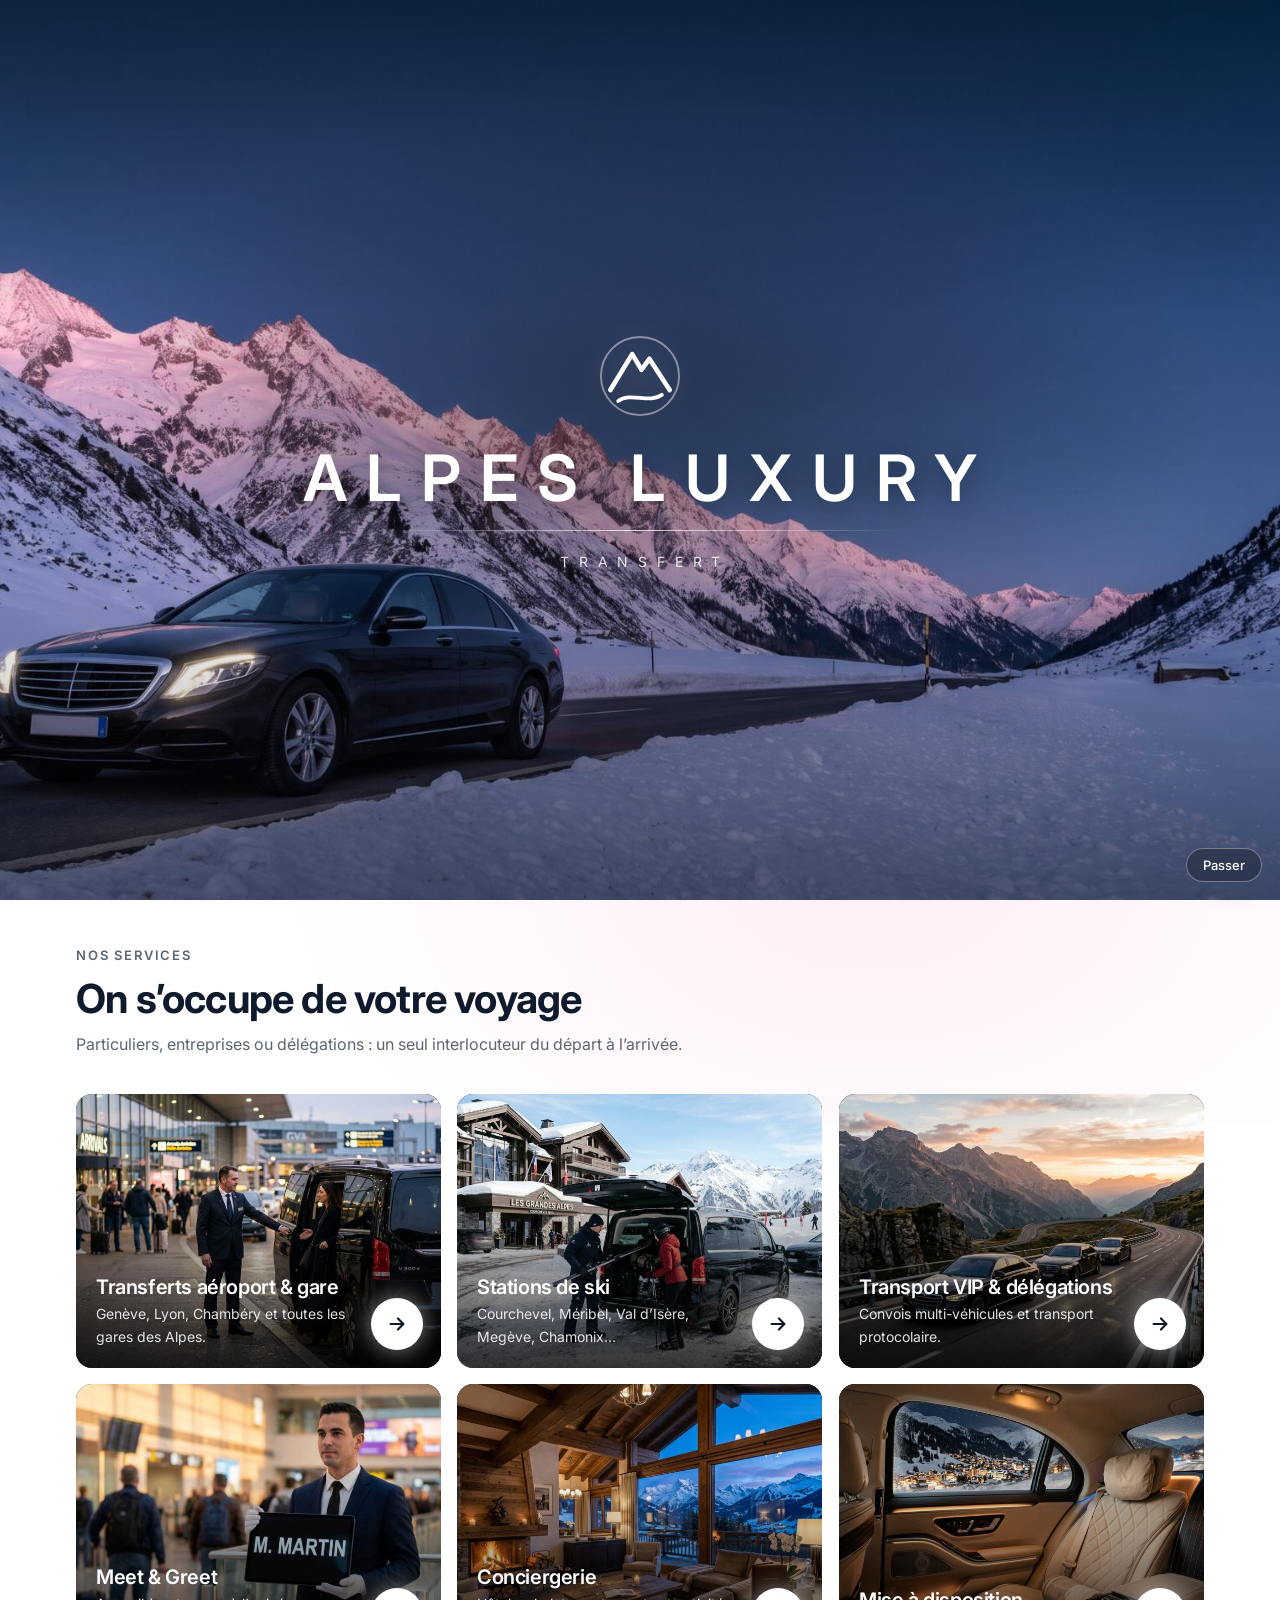
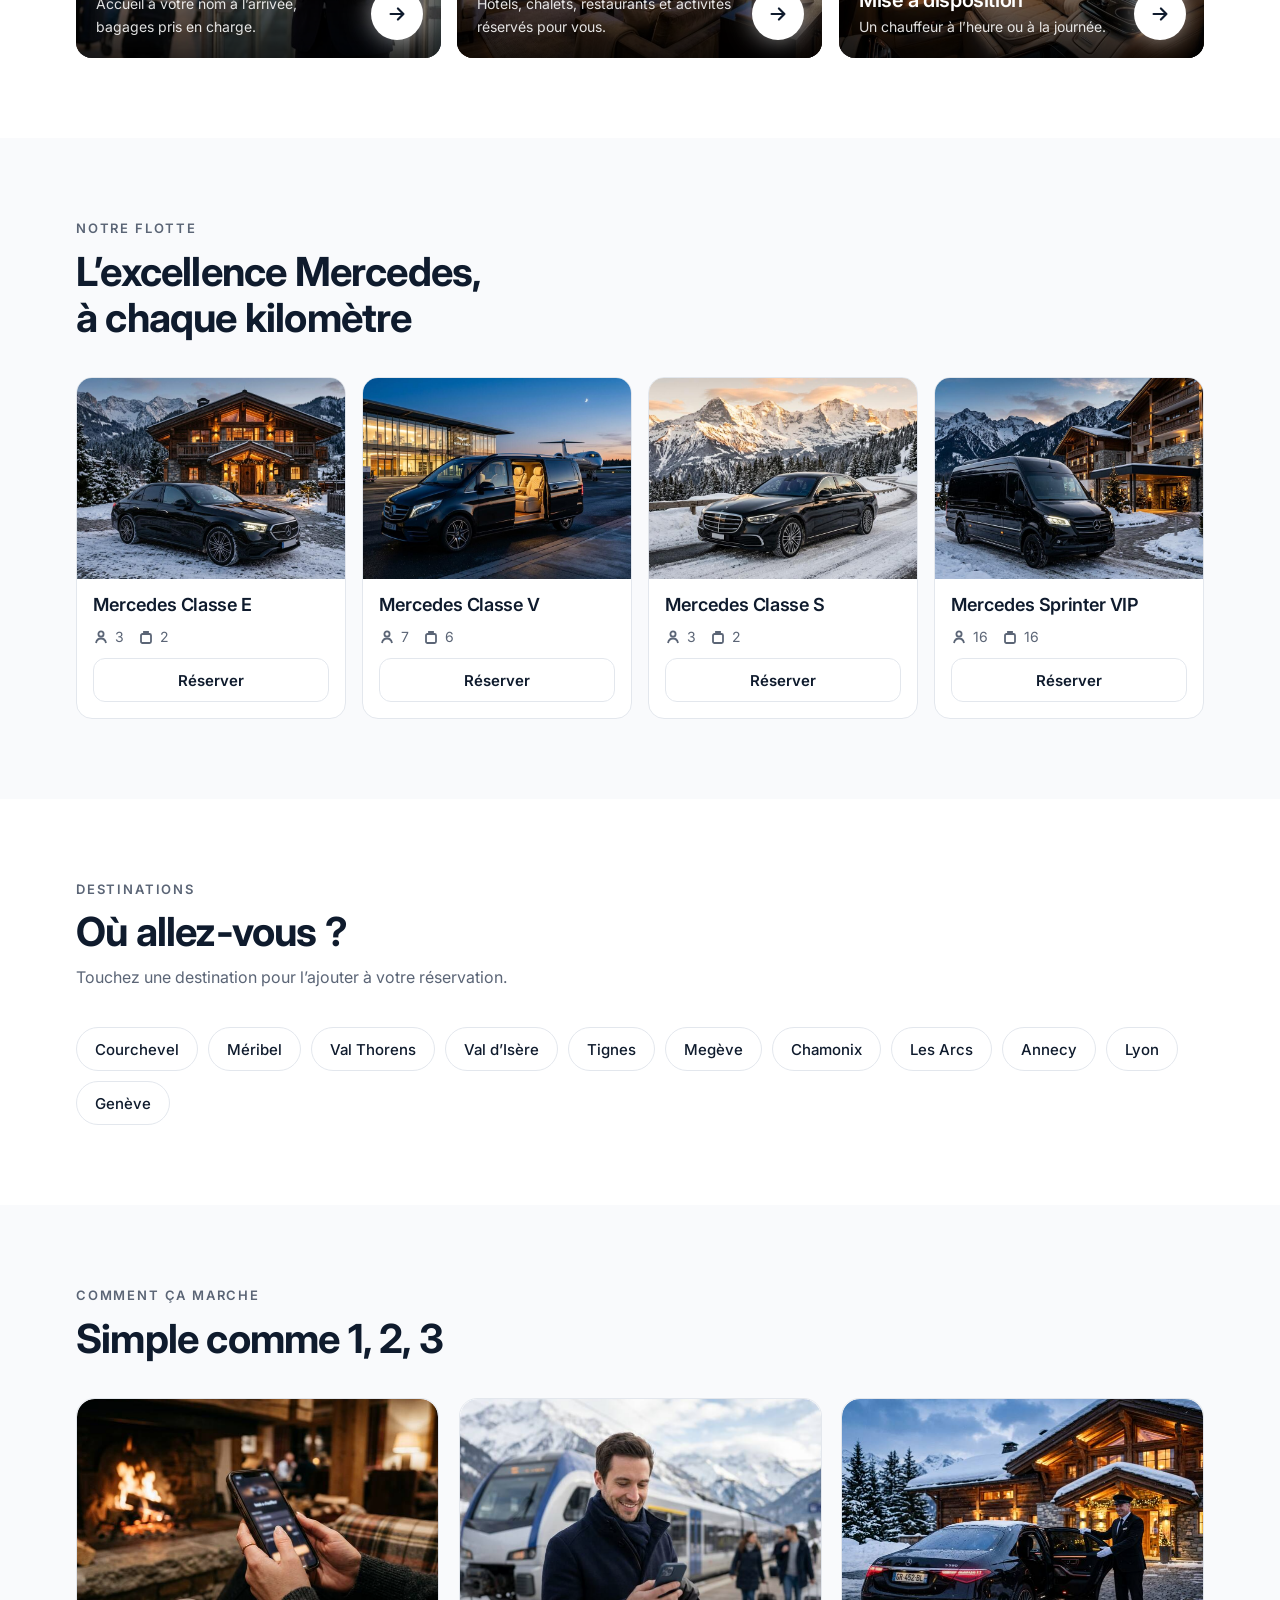
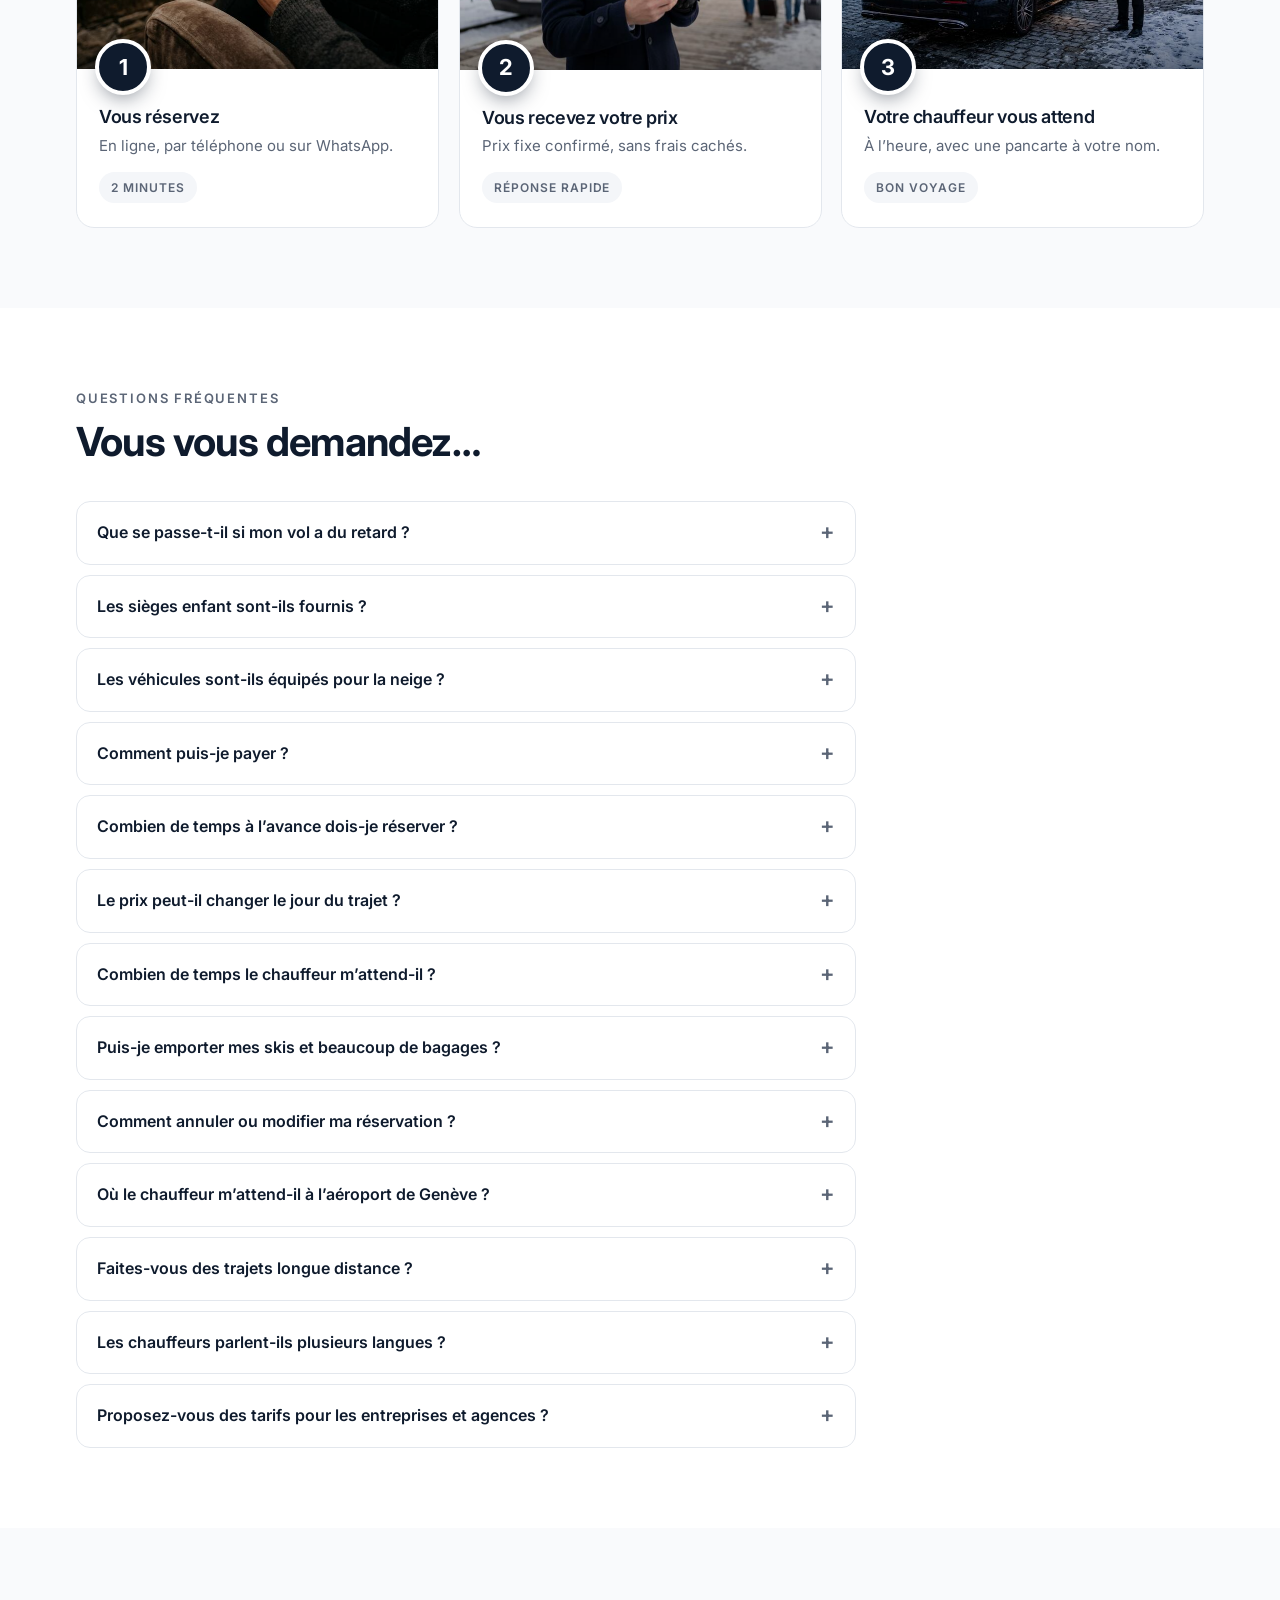
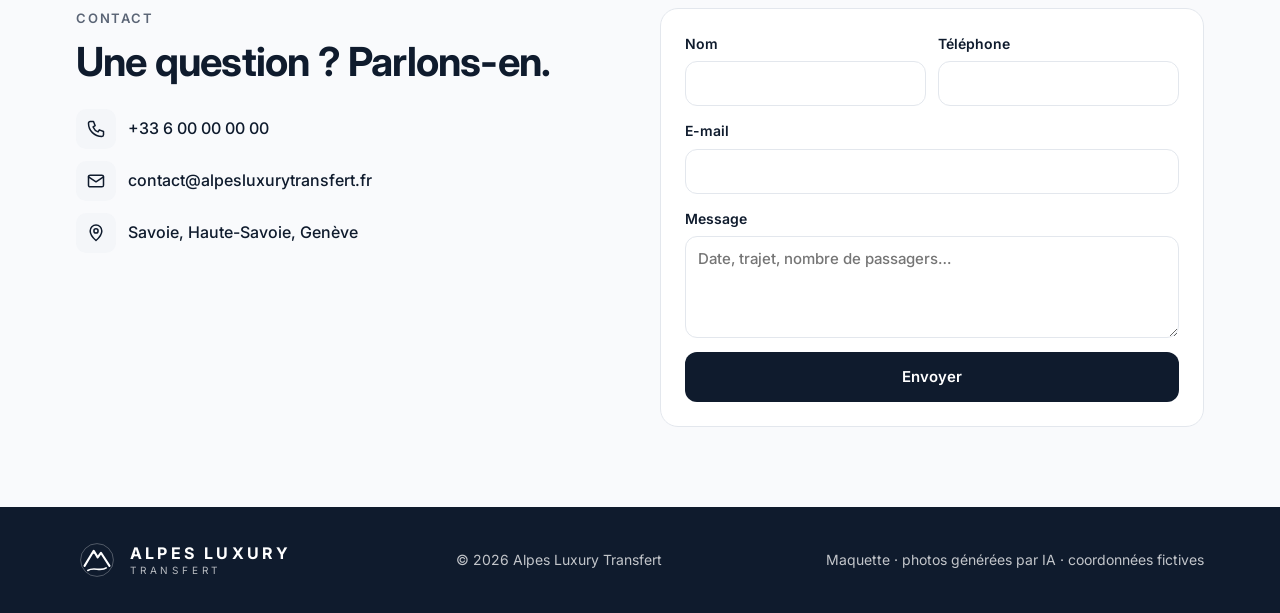
==== commit 6c2813e1: "Site Alpes Luxury Transfert prêt pour Railway Co-Authored-By: Claude Opus 5.5 <noreply@anthropic.com" ====
--- a/index.html
+++ b/index.html
@@ -1,264 +1,913 @@
-<!doctype html>
+<!DOCTYPE html>
 <html lang="fr">
 <head>
-  <meta charset="utf-8">
-  <meta name="viewport" content="width=device-width, initial-scale=1">
-  <title>Duo Clean — Ménage & entretien</title>
-  <meta name="description" content="Duo Clean : ménage à domicile, nettoyage de bureaux, vitres, fin de chantier et remise en état. Devis gratuit sous 24 h.">
-  <link rel="icon" href="assets/favicon.svg" type="image/svg+xml">
-  <link rel="preconnect" href="https://fonts.googleapis.com">
-  <link rel="preconnect" href="https://fonts.gstatic.com" crossorigin>
-  <link href="https://fonts.googleapis.com/css2?family=Cinzel:wght@400;500;600&family=Cormorant+Garamond:wght@500;600;700&family=Inter:wght@400;500;600;700&display=swap" rel="stylesheet">
-  <link rel="stylesheet" href="styles.css">
+<meta charset="utf-8">
+<meta name="viewport" content="width=device-width, initial-scale=1, viewport-fit=cover">
+<title>Alpes Luxury Transfert</title>
+<meta name="claude:viewport-fit-sides" content="cover">
+<link rel="icon" href="img/logo.svg" type="image/svg+xml">
+<link rel="preconnect" href="https://fonts.googleapis.com">
+<link rel="stylesheet" href="https://fonts.googleapis.com/css2?family=Inter:wght@400;500;600;700&family=Noto+Sans+Arabic:wght@400;500;600;700&display=swap">
+<style>
+/* Layout: classic business site (like Duo Clean). Header + video hero with booking card, trust row, services, fleet photos, destinations, 1-2-3, FAQ, contact, footer, WhatsApp button. */
+:root{
+  --navy:#0F1B2D; --navy-2:#1B2B44; --ink:#0F1B2D; --muted:#5B6576; --bg:#FFFFFF; --soft:#F4F6F9; --line:#E3E7ED; --soft-a:rgba(244,246,249,.55); --au1:rgba(176,204,255,.55); --au2:rgba(214,200,255,.45); --au3:rgba(255,214,226,.4);
+  --card:#FFFFFF; --wa:#25D366;
+  --sans:"Inter", system-ui, -apple-system, "Segoe UI", sans-serif;
+  padding-top:env(safe-area-inset-top,0px); padding-bottom:env(safe-area-inset-bottom,0px);
+}
+@media (prefers-color-scheme: dark){:root:not([data-theme="light"]){
+  --ink:#EEF1F5; --muted:#A2ABB8; --bg:#0B111B; --soft:#111926; --line:#223047; --card:#141E2D; --soft-a:rgba(17,25,38,.55); --au1:rgba(40,80,150,.35); --au2:rgba(80,60,160,.28); --au3:rgba(150,60,100,.22); color-scheme:dark}}
+:root[data-theme="dark"]{
+  --ink:#EEF1F5; --muted:#A2ABB8; --bg:#0B111B; --soft:#111926; --line:#223047; --card:#141E2D; --soft-a:rgba(17,25,38,.55); --au1:rgba(40,80,150,.35); --au2:rgba(80,60,160,.28); --au3:rgba(150,60,100,.22); color-scheme:dark}
+
+*{box-sizing:border-box}
+[hidden]{display:none!important}
+html{scroll-behavior:smooth;scroll-padding-top:80px}
+body{margin:0;background:var(--bg);color:var(--ink);font-family:var(--sans);font-size:16px;line-height:1.6;-webkit-font-smoothing:antialiased}
+img{max-width:100%;display:block}
+a{color:inherit;text-decoration:none}
+h1,h2,h3{margin:0;line-height:1.15;letter-spacing:-.02em;text-wrap:balance}
+h2{font-size:clamp(28px,4vw,40px);font-weight:700}
+h3{font-size:18px;font-weight:600}
+p{margin:0}
+:focus-visible{outline:2px solid #3B82F6;outline-offset:2px}
+.container{max-width:1160px;margin:0 auto;padding-left:max(16px,env(safe-area-inset-left,0px));padding-right:max(16px,env(safe-area-inset-right,0px))}
+.eyebrow{font-size:13px;font-weight:600;letter-spacing:.14em;text-transform:uppercase;color:var(--muted);margin-bottom:10px}
+.section{padding-block:80px}
+.section--soft{background:var(--soft-a)}
+.head{max-width:640px;margin-bottom:36px}
+.head p:not(.eyebrow){color:var(--muted);margin-top:10px}
+
+.btn{display:inline-flex;align-items:center;justify-content:center;gap:8px;height:50px;padding-inline:24px;border-radius:12px;border:0;background:var(--navy);color:#fff;font:600 15px var(--sans);cursor:pointer;transition:transform .15s,background .2s}
+.btn:hover{background:var(--navy-2)}
+.btn:active{transform:scale(.98)}
+.btn--light{background:#fff;color:var(--navy)}
+.btn--light:hover{background:#EEF1F5}
+.btn--outline{background:transparent;color:var(--ink);border:1px solid var(--line)}
+.btn--outline:hover{background:var(--soft)}
+.btn--full{width:100%}
+
+/* header */
+.header{position:sticky;top:env(safe-area-inset-top,0px);z-index:40;background:var(--navy);color:#fff}
+body::before{content:"";position:fixed;inset:0 0 auto;height:env(safe-area-inset-top,0px);z-index:41;background:var(--navy)}
+.header .container{display:flex;align-items:center;justify-content:space-between;height:68px;gap:16px}
+.logo{display:flex;align-items:center;gap:12px;line-height:1}
+.logo span{display:flex;flex-direction:column}
+.logo .mark{width:42px;height:42px;flex:none}
+.logo b{font-size:16px;font-weight:700;letter-spacing:.2em}
+.logo small{font-size:10px;letter-spacing:.38em;opacity:.7;margin-top:4px}
+.nav{display:flex;align-items:center;gap:26px;font-size:15px}
+.nav a:not(.btn){opacity:.85}
+.nav a:not(.btn):hover{opacity:1}
+.nav .btn{height:40px;padding-inline:18px;font-size:14px}
+.lang{display:flex;gap:4px;font-size:13px;font-weight:600}
+.lang button{background:none;border:1px solid rgba(255,255,255,.25);color:#fff;border-radius:8px;padding:4px 8px;font:inherit;cursor:pointer;opacity:.7}
+.lang button[aria-pressed="true"]{opacity:1;background:rgba(255,255,255,.12)}
+.lang--m{display:none;margin-left:auto}
+.logo b,.logo small{white-space:nowrap}
+@media (max-width:440px){.logo{gap:8px}.logo b{font-size:13px;letter-spacing:.12em}.logo small{font-size:9px;letter-spacing:.3em}.logo .mark{width:34px;height:34px}.lang--m button{padding:4px 6px}.header .container{gap:10px}}
+@media (max-width:900px){.lang--m{display:flex}.nav .lang{display:none}}
+[dir="rtl"] .svc .go svg,[dir="rtl"] .btn .arr{transform:scaleX(-1)}
+[dir="rtl"] .svc .tx{padding-right:20px;padding-left:84px}
+[dir="rtl"] .svc .go{right:auto;left:18px}
+[dir="rtl"] body{font-family:"Noto Sans Arabic",var(--sans)}
+.burger{display:none;background:none;border:0;padding:8px;cursor:pointer}
+.burger span{display:block;width:24px;height:2px;background:#fff;margin:5px 0}
+@media (max-width:900px){
+  .nav{display:none;position:absolute;top:68px;left:0;right:0;background:var(--navy);flex-direction:column;align-items:stretch;gap:0;padding:8px max(16px,env(safe-area-inset-right,0px)) 16px max(16px,env(safe-area-inset-left,0px))}
+  .nav.open{display:flex}
+  .nav a:not(.btn){padding:12px 0;border-bottom:1px solid rgba(255,255,255,.1)}
+  .nav .btn{margin-top:12px;height:48px}
+  .burger{display:block}
+}
+
+/* hero */
+.hero{position:relative;color:#fff;background:#0A0F18;overflow:hidden}
+.hero::before{content:"";position:absolute;inset:-40px;background:url("img/hero-desktop.jpg") 60% 80%/cover no-repeat;transform:scaleX(-1)}
+@media (max-width:960px){.hero::before{background-image:url("img/hero-mobile.jpg");background-size:100% auto;background-position:center top;transform:none}.hero .container{row-gap:0!important}.hero .container>div:first-child{min-height:calc(179.2vw*.87 - 32px)}.hero::after{background:linear-gradient(180deg,rgba(8,12,20,.5) 0%,rgba(8,12,20,.15) 30%,rgba(8,12,20,0) 45%,rgba(10,15,24,.9) min(150vw,1100px),#0A0F18 min(180vw,1300px))}}
+.hero canvas{position:absolute;inset:0;width:100%;height:100%}
+.hero::after{content:"";position:absolute;inset:0;background:linear-gradient(180deg,rgba(8,12,20,.55) 0%,rgba(8,12,20,.25) 45%,rgba(8,12,20,.1) 100%),linear-gradient(90deg,rgba(8,12,20,.45) 0%,rgba(8,12,20,0) 60%)}
+.hero .container{position:relative;z-index:2;display:grid;grid-template-columns:1fr 440px;gap:48px;align-items:start;padding-block:64px 72px}
+.hero h1{font-size:clamp(34px,5.4vw,58px);font-weight:700}
+.hero .lead{font-size:18px;opacity:.9;margin-top:16px;max-width:30em}
+.checks{list-style:none;padding:0;margin:24px 0 0;display:flex;flex-wrap:wrap;gap:8px 20px;font-size:15px;font-weight:500}
+.checks li::before{content:"✓";margin-right:8px;font-weight:700}
+@media (max-width:960px){
+  .hero::after{background:linear-gradient(180deg,rgba(8,12,20,.55),rgba(8,12,20,.35) 40%,rgba(8,12,20,.6))}
+  .hero .container{grid-template-columns:1fr;gap:24px;padding-block:32px 40px}
+  .hero .lead{font-size:16px}
+}
+
+/* booking card */
+.book{background:var(--card);color:var(--ink);border-radius:18px;padding:18px;box-shadow:0 24px 60px -20px rgba(0,0,0,.45)}
+.tabs{display:grid;grid-template-columns:1fr 1fr;background:var(--soft);border-radius:12px;padding:4px;margin-bottom:14px}
+.tabs button{height:42px;border:0;border-radius:9px;background:none;color:var(--muted);font:600 15px var(--sans);cursor:pointer}
+.tabs button[aria-selected="true"]{background:var(--navy);color:#fff}
+.f{display:flex;flex-direction:column;gap:6px;margin-bottom:12px;min-width:0}
+.f span{font-size:13px;font-weight:600;color:var(--muted)}
+.f .in{display:flex;align-items:center;gap:10px;height:50px;border:1px solid var(--line);border-radius:12px;padding-inline:12px;background:var(--card)}
+.f .in:focus-within{border-color:var(--navy);box-shadow:0 0 0 3px rgba(59,130,246,.2)}
+.f svg{width:18px;height:18px;flex:none;stroke:var(--muted);fill:none;stroke-width:2;stroke-linecap:round;stroke-linejoin:round}
+.f input,.f select{flex:1;min-width:0;border:0;background:none;color:var(--ink);font:500 15px var(--sans);height:100%;outline:none}
+.fl-ok{display:flex;gap:6px;font-size:13px;font-weight:600;color:#15803D}
+.f .fl-ok span{font-size:13px;color:#15803D}
+.row{display:grid;grid-template-columns:1.4fr 1fr;gap:10px}
+.done{margin-top:12px;padding:12px 14px;border-radius:12px;background:var(--soft);font-size:14px}
+.done b{display:block}
+
+/* trust row */
+.trust{border-bottom:1px solid var(--line)}
+.trust .container{display:grid;grid-template-columns:repeat(4,1fr);gap:16px;padding-block:22px}
+.trust div{display:flex;align-items:center;gap:12px;font-size:14px;font-weight:600}
+.trust svg{width:22px;height:22px;flex:none;stroke:var(--ink);fill:none;stroke-width:1.8;stroke-linecap:round;stroke-linejoin:round}
+@media (max-width:800px){.trust .container{grid-template-columns:1fr 1fr}}
+
+/* services */
+.grid3{display:grid;grid-template-columns:repeat(3,1fr);gap:16px}
+.card{background:var(--card);border:1px solid var(--line);border-radius:16px;padding:24px;transition:transform .2s,box-shadow .2s}
+.card:hover{transform:translateY(-3px);box-shadow:0 12px 30px -12px rgba(15,27,45,.18)}
+.card .ic{width:44px;height:44px;border-radius:12px;background:var(--soft);display:grid;place-items:center;margin-bottom:16px}
+.card .ic svg{width:22px;height:22px;stroke:var(--ink);fill:none;stroke-width:1.8;stroke-linecap:round;stroke-linejoin:round}
+.card p{color:var(--muted);font-size:15px;margin-top:6px}
+@media (max-width:900px){.grid3{grid-template-columns:1fr 1fr}}
+@media (max-width:560px){.grid3{grid-template-columns:1fr}}
+
+.svc{position:relative;border-radius:16px;overflow:hidden;aspect-ratio:4/3;max-width:100%;background:#0A0F18;color:#fff;isolation:isolate}
+.svc img{position:absolute;inset:0;width:100%;height:100%;object-fit:cover;transition:transform .7s}
+.svc:hover img{transform:scale(1.06)}
+.svc::after{content:"";position:absolute;inset:0;background:linear-gradient(180deg,rgba(0,0,0,0) 35%,rgba(0,0,0,.78));z-index:1}
+.svc .tx{position:absolute;left:0;right:0;bottom:0;z-index:2;padding:20px}
+.svc h3{font-size:20px}
+.svc p{font-size:14px;opacity:.88;margin-top:4px}
+@media (max-width:560px){.svc{aspect-ratio:16/11}}
+
+
+.svc .tx{padding-right:84px}
+.svc .go{position:absolute;right:18px;bottom:18px;z-index:3;width:52px;height:52px;border-radius:50%;background:#fff;display:grid;place-items:center;box-shadow:0 0 0 0 rgba(255,255,255,.7),0 0 24px rgba(255,255,255,.55);transition:transform .25s}
+.svc .go svg{width:22px;height:22px;stroke:#0F1B2D;fill:none;stroke-width:2.4;stroke-linecap:round;stroke-linejoin:round}
+.svc:hover .go{transform:scale(1.1)}
+.svc::before{content:"";position:absolute;top:0;bottom:0;width:45%;left:-60%;z-index:2;background:linear-gradient(100deg,transparent,rgba(255,255,255,.22),transparent);transform:skewX(-18deg);pointer-events:none}
+@media (prefers-reduced-motion:no-preference){
+  .svc .go{animation:glow 2.2s ease-out infinite}
+  @keyframes glow{0%{box-shadow:0 0 0 0 rgba(255,255,255,.75),0 0 22px rgba(255,255,255,.5)}70%{box-shadow:0 0 0 16px rgba(255,255,255,0),0 0 30px rgba(255,255,255,.7)}100%{box-shadow:0 0 0 0 rgba(255,255,255,0),0 0 22px rgba(255,255,255,.5)}}
+  .svc::before{animation:shine 5s ease-in-out infinite}
+  .svc:nth-child(2)::before{animation-delay:.8s}.svc:nth-child(3)::before{animation-delay:1.6s}.svc:nth-child(4)::before{animation-delay:2.4s}.svc:nth-child(5)::before{animation-delay:3.2s}.svc:nth-child(6)::before{animation-delay:4s}
+  @keyframes shine{0%,70%{left:-60%}100%{left:130%}}
+}
+/* service pages */
+.sp-hero{position:relative;min-height:340px;display:flex;align-items:flex-end;color:#fff;background:#0A0F18;overflow:hidden}
+.sp-hero img{position:absolute;inset:0;width:100%;height:100%;object-fit:cover}
+.sp-hero::after{content:"";position:absolute;inset:0;background:linear-gradient(180deg,rgba(8,12,20,.25),rgba(8,12,20,.8))}
+.sp-hero .container{position:relative;z-index:2;width:100%;padding-block:28px 36px}
+.sp-back{display:inline-flex;align-items:center;gap:6px;font-size:14px;font-weight:600;padding:8px 14px;border-radius:999px;background:rgba(255,255,255,.14);backdrop-filter:blur(8px);margin-bottom:18px}
+.sp-hero h1{font-size:clamp(32px,5vw,52px);font-weight:700}
+.sp-hero p{font-size:17px;opacity:.9;margin-top:10px;max-width:36em}
+.sp-grid{display:grid;grid-template-columns:1fr 420px;gap:32px;align-items:start}
+@media (max-width:900px){.sp-grid{grid-template-columns:1fr}.tool{position:static;order:-1}}
+.incl{list-style:none;padding:0;margin:0;display:grid;gap:12px}
+.incl li{display:flex;gap:12px;align-items:flex-start;background:var(--card);border:1px solid var(--line);border-radius:14px;padding:14px 16px}
+.incl li::before{content:"✓";flex:none;width:24px;height:24px;border-radius:50%;background:var(--navy);color:#fff;display:grid;place-items:center;font-size:13px;font-weight:700}
+:root[data-theme="dark"] .incl li::before{background:#EEF1F5;color:#0F1B2D}
+.incl b{display:block;font-weight:600}
+.incl span{color:var(--muted);font-size:14px}
+.tool{background:var(--card);border:1px solid var(--line);border-radius:18px;padding:22px;position:sticky;top:90px}
+.tool h3{font-size:20px;margin-bottom:4px}
+.tool .sub{color:var(--muted);font-size:14px;margin-bottom:16px}
+.tool label{display:flex;flex-direction:column;gap:6px;font-size:13px;font-weight:600;color:var(--muted);margin-bottom:12px}
+.tool input[type=text],.tool select,.tool textarea{border:1px solid var(--line);border-radius:12px;padding:12px;font:500 15px var(--sans);background:var(--card);color:var(--ink);width:100%}
+.chips{display:flex;flex-wrap:wrap;gap:8px;margin-bottom:14px}
+.chips button{height:40px;padding-inline:14px;border-radius:999px;border:1px solid var(--line);background:var(--card);color:var(--ink);font:500 14px var(--sans);cursor:pointer}
+.chips button[aria-pressed="true"]{background:var(--navy);color:#fff;border-color:var(--navy)}
+.result{background:var(--soft);border-radius:12px;padding:14px;margin-bottom:14px;font-size:15px}
+.result b{display:block;font-size:22px;letter-spacing:-.01em}
+.stepper{display:flex;align-items:center;gap:12px;margin-bottom:14px}
+.stepper button{width:44px;height:44px;border-radius:12px;border:1px solid var(--line);background:var(--card);color:var(--ink);font-size:22px;cursor:pointer}
+.stepper output{font-size:26px;font-weight:700;min-width:2ch;text-align:center;font-variant-numeric:tabular-nums}
+.checks2{display:grid;gap:8px;margin-bottom:14px}
+.checks2 label{flex-direction:row;align-items:center;gap:10px;margin:0;color:var(--ink);font-weight:500;font-size:15px;border:1px solid var(--line);border-radius:12px;padding:11px 12px;cursor:pointer}
+.checks2 input{width:18px;height:18px;accent-color:#0F1B2D}
+.sign{background:#fff;color:#0F1B2D;border:8px solid #1B2B44;border-radius:6px;padding:22px 14px;text-align:center;margin-bottom:14px;box-shadow:0 14px 30px -14px rgba(0,0,0,.4)}
+.sign .nm{font-size:clamp(22px,4vw,30px);font-weight:700;letter-spacing:.03em;word-break:break-word;min-height:1.2em}
+.sign .co{display:flex;align-items:center;justify-content:center;gap:6px;font-size:11px;letter-spacing:.2em;margin-top:8px;color:#5B6576}
+.sign .co svg{width:18px;height:18px}
+input[type=range]{width:100%;accent-color:#0F1B2D}
+.others{display:grid;grid-template-columns:repeat(5,1fr);gap:12px}
+.others a{position:relative;border-radius:14px;overflow:hidden;aspect-ratio:1/1;max-width:100%;color:#fff;display:flex;align-items:flex-end;padding:12px;font-weight:600;font-size:14px;isolation:isolate}
+.others img{position:absolute;inset:0;width:100%;height:100%;object-fit:cover;z-index:-2}
+.others a::after{content:"";position:absolute;inset:0;background:linear-gradient(180deg,transparent 40%,rgba(0,0,0,.75));z-index:-1}
+@media (max-width:900px){.others{grid-template-columns:repeat(3,1fr)}}
+@media (max-width:520px){.others{display:flex;overflow-x:auto;scroll-snap-type:x mandatory;padding-bottom:6px}.others a{flex:0 0 46%;scroll-snap-align:start}}
+
+
+/* ===== Effets dynamiques ===== */
+.aurora{position:fixed;inset:-25%;z-index:-1;pointer-events:none;background:
+  radial-gradient(38% 32% at 18% 28%,var(--au1),transparent 70%),
+  radial-gradient(34% 30% at 82% 22%,var(--au2),transparent 70%),
+  radial-gradient(44% 38% at 62% 82%,var(--au3),transparent 70%)}
+#snow{position:absolute;inset:0;width:100%;height:100%;z-index:1;pointer-events:none}
+.hero::before{translate:var(--mx,0px) calc(var(--my,0px) + var(--hy,0px));transition:translate .9s cubic-bezier(.2,.7,.2,1)}
+.steps .clip{position:absolute;inset:0;overflow:hidden;border-radius:18px 18px 0 0}
+.car .ph{position:relative}
+.glare{position:absolute;inset:0;z-index:2;pointer-events:none;overflow:hidden;border-radius:inherit;opacity:0;transition:opacity .4s;background:radial-gradient(circle at var(--gx,50%) var(--gy,50%),rgba(255,255,255,.32),rgba(255,255,255,0) 45%)}
+.glare::before{content:"";position:absolute;top:0;bottom:0;width:40%;left:-70%;background:linear-gradient(100deg,transparent,rgba(255,255,255,.4),transparent);transform:skewX(-18deg)}
+@media (prefers-reduced-motion:no-preference){
+  .aurora{animation:aur 36s ease-in-out infinite alternate;will-change:transform}
+  @keyframes aur{0%{transform:translate3d(0,0,0) rotate(0deg) scale(1)}50%{transform:translate3d(5%,-4%,0) rotate(10deg) scale(1.08)}100%{transform:translate3d(-4%,5%,0) rotate(-8deg) scale(1)}}
+  .hero::before{animation:kbd 22s ease-in-out infinite alternate}
+  @keyframes kbd{from{transform:scaleX(-1) scale(1.02)}to{transform:scaleX(-1) scale(1.12)}}
+  @media (max-width:960px){.hero::before{animation-name:kbm}@keyframes kbm{from{transform:scale(1.02)}to{transform:scale(1.1)}}}
+  .fx{transform:perspective(1100px) rotateX(var(--rx,0deg)) rotateY(var(--ry,0deg)) translate3d(0,var(--ty,34px),0);transition:transform 1s cubic-bezier(.2,.7,.2,1),box-shadow .4s;will-change:transform}
+  .fx.in{--ty:0px}
+  .fx:hover{transition:transform .25s ease-out,box-shadow .4s;box-shadow:0 30px 60px -25px rgba(15,27,45,.45)}
+  .fx img{transform:translate3d(0,var(--py,0px),0) scale(var(--sc,1.3))!important;transition:transform 1.8s cubic-bezier(.2,.7,.2,1)!important;will-change:transform}
+  .fx.in img{--sc:1.1}
+  .fx:hover img{--sc:1.2;transition:transform .9s cubic-bezier(.2,.7,.2,1)!important}
+  .fx:hover .glare{opacity:1}
+  .fx.in .glare{opacity:1;background:none}
+  .fx.in:hover .glare{background:radial-gradient(circle at var(--gx,50%) var(--gy,50%),rgba(255,255,255,.32),rgba(255,255,255,0) 45%)}
+  .fx.in .glare::before{animation:sweep 1.5s .35s cubic-bezier(.3,.6,.3,1) both}
+  @keyframes sweep{to{left:140%}}
+}
+
+
+/* ===== Intro ===== */
+#intro{position:fixed;inset:0;z-index:200;overflow:hidden;background:#05080E;color:#fff;display:grid;place-items:center;transition:opacity 1s ease .2s}
+#intro video,#intro .poster{position:absolute;inset:0;width:100%;height:100%;object-fit:cover}
+#intro .poster{background:url("img/hero-desktop.jpg") 40% center/cover;transform:scaleX(-1)}
+@media (max-width:760px){#intro .poster{background-image:url("img/hero-mobile.jpg");transform:none}}
+#intro video{opacity:0;transform:scale(1.08);transition:opacity 1.2s ease,transform 6s cubic-bezier(.2,.6,.2,1)}
+#intro.play video{opacity:1;transform:scale(1)}
+#intro .veil{position:absolute;inset:0;background:radial-gradient(60% 45% at 50% 45%,rgba(5,8,14,.45),rgba(5,8,14,0) 75%),linear-gradient(180deg,rgba(5,8,14,.45),rgba(5,8,14,0) 35%,rgba(5,8,14,0) 65%,rgba(5,8,14,.45))}
+#intro .stage{position:relative;z-index:2;display:flex;flex-direction:column;align-items:center;gap:clamp(12px,2vw,20px);text-align:center;will-change:transform,opacity}
+#intro .mk{width:clamp(70px,10vw,100px);height:auto;overflow:visible;filter:drop-shadow(0 0 18px rgba(255,255,255,.25))}
+#intro .mk path,#intro .mk circle{fill:none;stroke:#fff;stroke-linecap:round;stroke-linejoin:round}
+#intro .mk .c{stroke-width:1.2;stroke-opacity:.45;stroke-dasharray:160;stroke-dashoffset:160}
+#intro .mk .m{stroke-width:3;stroke-dasharray:90;stroke-dashoffset:90}
+#intro .mk .r{stroke-width:2.4;stroke-dasharray:40;stroke-dashoffset:40}
+#intro.play .mk .c{animation:draw 1.3s .3s cubic-bezier(.6,0,.2,1) forwards}
+#intro.play .mk .m{animation:draw 1.1s .5s cubic-bezier(.6,0,.2,1) forwards}
+#intro.play .mk .r{animation:draw .8s 1.1s cubic-bezier(.6,0,.2,1) forwards}
+@keyframes draw{to{stroke-dashoffset:0}}
+#intro .word{font-weight:600;font-size:clamp(26px,6vw,64px);line-height:1;white-space:nowrap;letter-spacing:.05em;padding-left:.05em;opacity:0;filter:blur(10px);text-shadow:0 2px 30px rgba(0,0,0,.45)}
+#intro.play .word{animation:grow 2.4s 1s cubic-bezier(.16,.8,.2,1) forwards}
+@keyframes grow{0%{opacity:0;filter:blur(10px);letter-spacing:.05em;padding-left:.05em;transform:scale(.86)}60%{opacity:1;filter:blur(0)}100%{opacity:1;filter:blur(0);letter-spacing:.3em;padding-left:.3em;transform:scale(1)}}
+#intro .tag{font-size:clamp(11px,1.5vw,14px);letter-spacing:.2em;padding-left:.2em;opacity:0;color:rgba(255,255,255,.85)}
+#intro.play .tag{animation:tag 1.4s 2s ease-out forwards}
+@keyframes tag{to{opacity:1;letter-spacing:.7em;padding-left:.7em}}
+#intro .line{width:0;height:1px;background:linear-gradient(90deg,transparent,rgba(255,255,255,.8),transparent)}
+#intro.play .line{animation:ln 1.6s 1.6s cubic-bezier(.2,.7,.2,1) forwards}
+@keyframes ln{to{width:min(70vw,520px)}}
+#intro.out .stage{animation:zoomout 1.1s cubic-bezier(.7,0,.3,1) forwards}
+@keyframes zoomout{to{transform:scale(3.2);opacity:0;filter:blur(6px)}}
+#intro.out{opacity:0;pointer-events:none}
+#intro .skip{position:absolute;z-index:3;right:max(18px,env(safe-area-inset-right,0px));bottom:calc(18px + env(safe-area-inset-bottom,0px));background:rgba(0,0,0,.25);backdrop-filter:blur(6px);border:1px solid rgba(255,255,255,.35);color:#fff;border-radius:999px;padding:8px 16px;font:500 13px var(--sans);cursor:pointer}
+html.intro-on body{overflow:hidden}
+html.intro-on .hero h1,html.intro-on .hero .lead,html.intro-on .hero .checks,html.intro-on .hero .book{opacity:0;transform:translateY(26px)}
+.hero h1,.hero .lead,.hero .checks,.hero .book{transition:opacity 1s cubic-bezier(.2,.7,.2,1),transform 1.1s cubic-bezier(.2,.7,.2,1)}
+html.intro-done .hero .lead{transition-delay:.12s}html.intro-done .hero .checks{transition-delay:.22s}html.intro-done .hero .book{transition-delay:.3s}
+
+/* fleet */
+.fleet{display:grid;grid-template-columns:repeat(4,1fr);gap:16px}
+.car{background:var(--card);border:1px solid var(--line);border-radius:16px;overflow:hidden;display:flex;flex-direction:column}
+.car .ph{aspect-ratio:4/3;max-width:100%;overflow:hidden}
+.car img{width:100%;height:100%;object-fit:cover;transition:transform .6s}
+.car:hover img{transform:scale(1.05)}
+.car .bd{padding:16px;display:flex;flex-direction:column;gap:10px;flex:1}
+.car .meta{display:flex;gap:14px;font-size:14px;color:var(--muted)}
+.car .meta span{display:inline-flex;align-items:center;gap:6px}
+.car .meta svg{width:16px;height:16px;stroke:currentColor;fill:none;stroke-width:1.8}
+.car .btn{height:44px;margin-top:auto}
+@media (max-width:1000px){.fleet{grid-template-columns:1fr 1fr}}
+@media (max-width:520px){.fleet{grid-template-columns:1fr}}
+
+/* destinations */
+.dest{display:flex;flex-wrap:wrap;gap:10px}
+.dest button{height:44px;padding-inline:18px;border-radius:999px;border:1px solid var(--line);background:var(--card);color:var(--ink);font:500 15px var(--sans);cursor:pointer}
+.dest button:hover{border-color:var(--ink)}
+
+/* steps */
+.steps{list-style:none;padding:0;margin:0;display:grid;grid-template-columns:repeat(3,1fr);gap:20px;counter-reset:st}
+.steps li{position:relative;background:var(--card);border:1px solid var(--line);border-radius:18px;overflow:hidden;display:flex;flex-direction:column}
+.steps .ph{position:relative;aspect-ratio:4/3;max-width:100%}
+.steps .ph img{width:100%;height:100%;object-fit:cover}
+.steps .ph::after{content:"";position:absolute;inset:0;background:linear-gradient(180deg,transparent 55%,rgba(0,0,0,.45))}
+.steps .n{position:absolute;left:18px;bottom:-26px;z-index:2;width:56px;height:56px;border-radius:50%;background:var(--navy);color:#fff;display:grid;place-items:center;font-weight:700;font-size:22px;border:4px solid var(--card);box-shadow:0 8px 20px -6px rgba(15,27,45,.5)}
+.steps .bd{padding:38px 22px 24px}
+.steps p{color:var(--muted);font-size:15px;margin-top:6px}
+.steps .tag{display:inline-block;margin-top:14px;font-size:12px;font-weight:600;letter-spacing:.08em;text-transform:uppercase;color:var(--muted);background:var(--soft);border-radius:999px;padding:6px 12px}
+@media (max-width:760px){.steps{grid-template-columns:1fr;gap:28px}.steps .ph{aspect-ratio:16/10}}
+
+/* faq */
+.faq{max-width:780px;display:grid;gap:10px}
+.faq details{background:var(--card);border:1px solid var(--line);border-radius:14px;padding:0 20px}
+.faq summary{cursor:pointer;list-style:none;padding:18px 0;font-weight:600;display:flex;justify-content:space-between;gap:16px}
+.faq summary::-webkit-details-marker{display:none}
+.faq summary::after{content:"+";font-size:22px;line-height:1;color:var(--muted)}
+.faq details[open] summary::after{content:"–"}
+.faq details p{color:var(--muted);padding-bottom:18px}
+
+/* contact */
+.contact{display:grid;grid-template-columns:1fr 1fr;gap:40px;align-items:start}
+.clist{list-style:none;padding:0;margin:24px 0 0;display:grid;gap:12px}
+.clist li{display:flex;align-items:center;gap:12px;font-weight:500}
+.clist .ic{width:40px;height:40px;border-radius:10px;background:var(--soft);display:grid;place-items:center;flex:none}
+.clist svg{width:20px;height:20px;stroke:var(--ink);fill:none;stroke-width:1.8;stroke-linecap:round;stroke-linejoin:round}
+.form{background:var(--card);border:1px solid var(--line);border-radius:18px;padding:24px}
+.form label{display:flex;flex-direction:column;gap:6px;font-size:14px;font-weight:600;margin-bottom:14px}
+.form input,.form textarea{border:1px solid var(--line);border-radius:12px;padding:12px;font:500 15px var(--sans);background:var(--card);color:var(--ink);width:100%}
+.form .two{display:grid;grid-template-columns:1fr 1fr;gap:12px}
+@media (max-width:820px){.contact{grid-template-columns:1fr}}
+@media (max-width:440px){.form .two{grid-template-columns:1fr}}
+
+footer{background:var(--navy);color:rgba(255,255,255,.75);font-size:14px}
+footer .container{display:flex;justify-content:space-between;align-items:center;flex-wrap:wrap;gap:16px;padding-block:32px}
+footer .logo{color:#fff}
+
+/* whatsapp */
+.wa{position:fixed;right:max(18px,calc(env(safe-area-inset-right,0px) + 12px));bottom:calc(18px + env(safe-area-inset-bottom,0px));z-index:50;width:58px;height:58px;border-radius:50%;background:var(--wa);display:grid;place-items:center;box-shadow:0 10px 24px -6px rgba(0,0,0,.35)}
+.wa svg{width:30px;height:30px;fill:#fff}
+@media (prefers-reduced-motion:no-preference){.wa{animation:pop 3s ease-in-out infinite}@keyframes pop{0%,90%,100%{transform:scale(1)}95%{transform:scale(1.08)}}}
+</style>
 </head>
 <body>
-  <svg width="0" height="0" style="position:absolute" aria-hidden="true">
-    <symbol id="logo-mark" viewBox="0 0 122 100">
-      <path d="M52 6C44 24 22 40 22 64a25 25 0 0 0 50 0C72 44 60 28 52 6Z" fill="var(--logo-drop, #233348)"/>
-      <path d="M73 94C66 80 50 66 50 42a25 25 0 0 1 50 0c0 24-17 38-27 52Z" fill="#5fb3a6" stroke="var(--logo-gap, #fff)" stroke-width="4" stroke-linejoin="round"/>
-      <path d="M109 2q1.2 9.8 11 11q-9.8 1.2-11 11q-1.2-9.8-11-11q9.8-1.2 11-11Z" fill="var(--logo-star, #233348)"/>
-    </symbol>
-  </svg>
-  <!-- En-tête -->
-  <header class="header" id="top">
-    <div class="container header__inner">
-      <a href="#top" class="logo" aria-label="Duo Clean, accueil">
-        <svg class="logo__mark" aria-hidden="true"><use href="#logo-mark"/></svg>
-        <span class="logo__text"><span class="logo__name">Duo Clean</span><span class="logo__tag">Ménage &amp; entretien</span></span>
-      </a>
-      <button class="nav-toggle" aria-label="Ouvrir le menu" aria-expanded="false" aria-controls="nav">
-        <span></span><span></span><span></span>
-      </button>
-      <nav class="nav" id="nav">
-        <a href="#services">Services</a>
-        <a href="#pourquoi">Pourquoi nous</a>
-        <a href="#methode">Notre méthode</a>
-        <a href="#faq">FAQ</a>
-        <a href="#contact" class="btn btn--small">Devis gratuit</a>
-      </nav>
+<div id="intro" aria-hidden="true" hidden>
+  <div class="poster"></div>
+  <video id="introVid" muted playsinline preload="auto"></video>
+  <div class="veil"></div>
+  <div class="stage">
+    <svg class="mk" viewBox="0 0 64 64"><circle class="c" cx="32" cy="32" r="25"/><path class="m" d="M13 41 L27 18 L33 28 L38 21 L51 41"/><path class="r" d="M18 48 C26 42, 38 50, 46 44"/></svg>
+    <div class="word">ALPES LUXURY</div>
+    <div class="line"></div>
+    <div class="tag">TRANSFERT</div>
+  </div>
+  <button class="skip" type="button" id="introSkip">Passer</button>
+</div>
+<script>
+(function(){
+  var el = document.getElementById('intro'), root = document.documentElement;
+  if (matchMedia('(prefers-reduced-motion: reduce)').matches) return;
+  el.hidden = false; root.classList.add('intro-on');
+  var v = document.getElementById('introVid');
+  v.src = matchMedia('(max-width: 760px)').matches ? 'video/intro-m.mp4' : 'video/intro.mp4';
+  var started = false, done = false;
+  function start(){ if (started) return; started = true; el.classList.add('play'); setTimeout(finish, 4300); }
+  function finish(){
+    if (done) return; done = true;
+    el.classList.add('out');
+    root.classList.remove('intro-on'); root.classList.add('intro-done');
+    setTimeout(function(){ try { v.pause(); } catch(e){} el.remove(); }, 1300);
+  }
+  v.addEventListener('playing', start);
+  var p = v.play(); if (p && p.catch) p.catch(start);
+  setTimeout(start, 900); /* si la vidéo tarde, l'animation démarre sur la photo */
+  document.getElementById('introSkip').addEventListener('click', finish);
+})();
+</script>
+
+<div class="aurora" aria-hidden="true"></div>
+<header class="header" id="top">
+  <div class="container">
+    <a class="logo" href="#top" aria-label="Alpes Luxury Transfert, accueil"><svg class="mark" viewBox="0 0 64 64" aria-hidden="true"><circle cx="32" cy="32" r="25" fill="none" stroke="currentColor" stroke-opacity=".3" stroke-width="1.4"/><path d="M13 41 L27 18 L33 28 L38 21 L51 41" fill="none" stroke="currentColor" stroke-width="3.2" stroke-linejoin="round" stroke-linecap="round"/><path d="M24 23.2 L27 18 L30.2 23.4 L27.6 22 Z" fill="currentColor"/><path d="M18 48 C26 42, 38 50, 46 44" fill="none" stroke="currentColor" stroke-width="2.4" stroke-linecap="round"/></svg><span><b>ALPES LUXURY</b><small>TRANSFERT</small></span></a>
+    <nav class="nav" id="nav">
+      <a href="#services">Services</a>
+      <a href="#flotte">Flotte</a>
+      <a href="#destinations">Destinations</a>
+      <a href="#faq">FAQ</a>
+      <div class="lang" aria-label="Langue"><button type="button" data-l="fr" aria-pressed="true">FR</button><button type="button" data-l="en" aria-pressed="false">EN</button><button type="button" data-l="ar" aria-pressed="false">AR</button></div>
+      <a class="btn btn--light" href="#reserver">Réserver</a>
+    </nav>
+    <div class="lang lang--m" id="lang-m" aria-label="Langue"><button type="button" data-l="fr" aria-pressed="true">FR</button><button type="button" data-l="en" aria-pressed="false">EN</button><button type="button" data-l="ar" aria-pressed="false">AR</button></div>
+    <button class="burger" id="burger" aria-label="Ouvrir le menu" aria-expanded="false" aria-controls="nav"><span></span><span></span><span></span></button>
+  </div>
+</header>
+
+<main id="home">
+  <section class="hero" id="reserver">
+    <canvas id="snow" aria-hidden="true"></canvas>
+    <div class="container">
+      <div>
+        <h1>Votre chauffeur privé dans les Alpes</h1>
+        <p class="lead">Aéroports, gares et stations de ski. Mercedes haut de gamme, prix fixe annoncé à l’avance.</p>
+        <ul class="checks"><li>Suivi des vols</li><li>Accueil à votre nom</li><li>24h/24</li></ul>
+      </div>
+
+      <form class="book" id="book" novalidate aria-label="Réserver un transfert">
+        <div class="tabs" role="tablist">
+          <button type="button" role="tab" aria-selected="true" id="t-one">Aller simple</button>
+          <button type="button" role="tab" aria-selected="false" id="t-ret">Aller-retour</button>
+        </div>
+        <label class="f" for="from"><span>De</span>
+          <div class="in"><svg viewBox="0 0 24 24"><path d="M12 21s-7-6.2-7-11.5A7 7 0 0 1 19 9.5C19 14.8 12 21 12 21z"/><circle cx="12" cy="9.5" r="2.5"/></svg><input id="from" placeholder="Aéroport, gare, adresse" value="Aéroport de Genève"></div>
+        </label>
+        <label class="f" for="to"><span>Vers</span>
+          <div class="in"><svg viewBox="0 0 24 24"><path d="M12 21s-7-6.2-7-11.5A7 7 0 0 1 19 9.5C19 14.8 12 21 12 21z"/><circle cx="12" cy="9.5" r="2.5"/></svg><input id="to" placeholder="Station, hôtel, chalet"></div>
+        </label>
+        <label class="f" for="flight"><span>N° de vol ou de train</span>
+          <div class="in"><svg viewBox="0 0 24 24"><path d="M2 16l20-6-3-3-6 2-6-5-2 1 4 6-4 1-2-2-1 1z"/></svg><input id="flight" placeholder="ex. EZS 1452 (facultatif)" autocomplete="off" autocapitalize="characters"></div>
+          <small class="fl-ok" id="flOk" hidden>✓ <span>Suivi activé : votre chauffeur s’adapte à l’heure réelle d’arrivée.</span></small>
+        </label>
+        <div class="row">
+          <label class="f" for="date"><span>Date</span><div class="in"><input id="date" type="date" value="2026-12-20"></div></label>
+          <label class="f" for="time"><span>Heure</span><div class="in"><input id="time" type="time" value="14:30"></div></label>
+        </div>
+        <div class="row" id="retRow" hidden>
+          <label class="f" for="rdate"><span>Date retour</span><div class="in"><input id="rdate" type="date" value="2026-12-27"></div></label>
+          <label class="f" for="rtime"><span>Heure</span><div class="in"><input id="rtime" type="time" value="10:00"></div></label>
+        </div>
+        <div class="row">
+          <label class="f" for="pax"><span>Passagers</span>
+            <div class="in"><svg viewBox="0 0 24 24"><circle cx="9" cy="8" r="3.5"/><path d="M2.5 20c.8-3.6 3.4-5.5 6.5-5.5s5.7 1.9 6.5 5.5M16 4.8a3.5 3.5 0 0 1 0 6.4M18 14.8c1.8.7 3 2.4 3.5 5.2"/></svg>
+              <select id="pax"><option>1</option><option selected>2</option><option>3</option><option>4</option><option>5</option><option>6</option><option>7</option><option value="8+">8 et +</option></select></div>
+          </label>
+          <label class="f" for="car"><span>Véhicule</span>
+            <div class="in"><select id="car"><option value="Classe E">Classe E</option><option value="Classe V" selected>Classe V</option><option value="Classe S">Classe S</option><option value="Sprinter">Sprinter</option></select></div>
+          </label>
+        </div>
+        <button class="btn btn--full" type="submit">Recevoir mon prix</button>
+        <div class="done" id="done" hidden></div>
+      </form>
     </div>
-  </header>
-
-  <main>
-    <!-- Accueil -->
-    <section class="hero">
-      <div class="container hero__inner">
-        <div class="hero__text">
-          <p class="eyebrow">Ménage &amp; entretien</p>
-          <h1>Deux fois plus de soin,<br><span class="accent">zéro souci.</span></h1>
-          <p class="lead">Duo Clean prend en charge le nettoyage de votre logement, de vos bureaux ou de vos locaux. Une équipe fiable, des produits respectueux, un résultat impeccable.</p>
-          <div class="hero__actions">
-            <a href="#contact" class="btn">Demander un devis</a>
-            <a href="#services" class="btn btn--ghost">Voir nos services</a>
-          </div>
-          <ul class="hero__badges">
-            <li>✓ Devis gratuit sous 24 h</li>
-            <li>✓ Produits écologiques</li>
-            <li>✓ Satisfait ou on revient</li>
-          </ul>
-        </div>
-        <div class="hero__visual" aria-hidden="true">
-          <div class="hero__halo"></div>
-          <div class="hero__brand">
-            <svg class="hero__mark"><use href="#logo-mark"/></svg>
-            <p class="hero__name">Duo Clean</p>
-            <p class="hero__tag">Ménage &amp; entretien</p>
-          </div>
-        </div>
+  </section>
+
+  <div class="trust">
+    <div class="container">
+      <div><svg viewBox="0 0 24 24"><path d="M12 3l7 3v6c0 4.5-3 7.6-7 9-4-1.4-7-4.5-7-9V6z"/><path d="M9 12l2 2 4-4"/></svg>Prix fixe, sans surprise</div>
+      <div><svg viewBox="0 0 24 24"><path d="M2 16l20-6-3-3-6 2-6-5-2 1 4 6-4 1-2-2-1 1z"/></svg>Suivi des vols en temps réel</div>
+      <div><svg viewBox="0 0 24 24"><circle cx="12" cy="12" r="9"/><path d="M3 12h18M12 3c2.5 2.6 3.8 5.6 3.8 9s-1.3 6.4-3.8 9c-2.5-2.6-3.8-5.6-3.8-9S9.5 5.6 12 3z"/></svg>Français, anglais, arabe</div>
+      <div><svg viewBox="0 0 24 24"><circle cx="12" cy="12" r="9"/><path d="M12 7v5l3 2"/></svg>Disponible 24h/24, 7j/7</div>
+    </div>
+  </div>
+
+  <section class="section" id="services">
+    <div class="container">
+      <div class="head">
+        <p class="eyebrow">Nos services</p>
+        <h2>On s’occupe de votre voyage</h2>
+        <p>Particuliers, entreprises ou délégations : un seul interlocuteur du départ à l’arrivée.</p>
       </div>
-    </section>
-
-    <!-- Services -->
-    <section class="section" id="services">
-      <div class="container">
-        <div class="section__head">
-          <p class="eyebrow">Nos services</p>
-          <h2>Un nettoyage adapté à chaque besoin</h2>
-          <p>Ponctuel ou régulier, chez vous ou au travail : nous intervenons là où vous en avez besoin.</p>
-        </div>
-        <div class="grid grid--3">
-          <article class="card">
-            <div class="card__icon">🏠</div>
-            <h3>Ménage à domicile</h3>
-            <p>Entretien régulier ou ponctuel de votre maison ou appartement : sols, cuisine, salle de bain, poussière.</p>
-          </article>
-          <article class="card">
-            <div class="card__icon">🏢</div>
-            <h3>Bureaux & commerces</h3>
-            <p>Des espaces de travail propres et sains pour vos équipes et vos clients, en dehors de vos horaires si besoin.</p>
-          </article>
-          <article class="card">
-            <div class="card__icon">🪟</div>
-            <h3>Vitres & baies vitrées</h3>
-            <p>Vitres intérieures et extérieures, vérandas et vitrines, sans traces.</p>
-          </article>
-          <article class="card">
-            <div class="card__icon">🛠️</div>
-            <h3>Fin de chantier</h3>
-            <p>Élimination des poussières, traces de peinture et résidus après travaux, pour profiter tout de suite de vos lieux.</p>
-          </article>
-          <article class="card">
-            <div class="card__icon">📦</div>
-            <h3>Entrée & sortie de logement</h3>
-            <p>Remise en état complète avant un état des lieux, un emménagement ou un déménagement.</p>
-          </article>
-          <article class="card">
-            <div class="card__icon">🛏️</div>
-            <h3>Locations courte durée</h3>
-            <p>Ménage entre deux voyageurs, gestion du linge et préparation de l'accueil.</p>
-          </article>
-        </div>
+      <div class="grid3">
+        <a class="svc" href="#transferts"><img src="img/svc-aeroport.jpg" alt="Chauffeur ouvrant la porte d'une Mercedes à l'aéroport" loading="lazy"><div class="tx"><h3>Transferts aéroport &amp; gare</h3><p>Genève, Lyon, Chambéry et toutes les gares des Alpes.</p></div><span class="go" aria-hidden="true"><svg viewBox="0 0 24 24"><path d="M5 12h14M13 6l6 6-6 6"/></svg></span></a>
+        <a class="svc" href="#stations-de-ski"><img src="img/svc-ski.jpg" alt="Mercedes Classe V devant une station de ski" loading="lazy"><div class="tx"><h3>Stations de ski</h3><p>Courchevel, Méribel, Val d’Isère, Megève, Chamonix…</p></div><span class="go" aria-hidden="true"><svg viewBox="0 0 24 24"><path d="M5 12h14M13 6l6 6-6 6"/></svg></span></a>
+        <a class="svc" href="#vip-delegations"><img src="img/svc-vip.jpg" alt="Convoi de trois Mercedes Classe S sur une route de montagne" loading="lazy"><div class="tx"><h3>Transport VIP &amp; délégations</h3><p>Convois multi-véhicules et transport protocolaire.</p></div><span class="go" aria-hidden="true"><svg viewBox="0 0 24 24"><path d="M5 12h14M13 6l6 6-6 6"/></svg></span></a>
+        <a class="svc" href="#meet-greet"><img src="img/svc-meet.jpg" alt="Chauffeur tenant une pancarte au nom de M. Martin à l'aéroport" loading="lazy"><div class="tx"><h3>Meet &amp; Greet</h3><p>Accueil à votre nom à l’arrivée, bagages pris en charge.</p></div><span class="go" aria-hidden="true"><svg viewBox="0 0 24 24"><path d="M5 12h14M13 6l6 6-6 6"/></svg></span></a>
+        <a class="svc" href="#conciergerie"><img src="img/svc-concierge.jpg" alt="Salon d'un chalet de luxe avec vue sur les montagnes" loading="lazy"><div class="tx"><h3>Conciergerie</h3><p>Hôtels, chalets, restaurants et activités réservés pour vous.</p></div><span class="go" aria-hidden="true"><svg viewBox="0 0 24 24"><path d="M5 12h14M13 6l6 6-6 6"/></svg></span></a>
+        <a class="svc" href="#mise-a-disposition"><img src="img/svc-dispo.jpg" alt="Banquette arrière en cuir d'une Mercedes Classe S la nuit" loading="lazy"><div class="tx"><h3>Mise à disposition</h3><p>Un chauffeur à l’heure ou à la journée.</p></div><span class="go" aria-hidden="true"><svg viewBox="0 0 24 24"><path d="M5 12h14M13 6l6 6-6 6"/></svg></span></a>
       </div>
-    </section>
-
-    <!-- Pourquoi nous -->
-    <section class="section section--tint" id="pourquoi">
-      <div class="container split">
-        <div>
-          <p class="eyebrow">Pourquoi Duo Clean</p>
-          <h2>Le duo sur qui vous pouvez compter</h2>
-          <p>Nous travaillons en binôme : deux paires de mains, c'est un travail plus rapide, plus minutieux, et toujours contrôlé.</p>
-          <a href="#contact" class="btn">Parlons de votre projet</a>
-        </div>
-        <ul class="features">
-          <li>
-            <span class="features__icon">⏱️</span>
-            <div><h3>Ponctualité</h3><p>Nous arrivons à l'heure convenue et respectons la durée prévue.</p></div>
-          </li>
-          <li>
-            <span class="features__icon">🌿</span>
-            <div><h3>Produits respectueux</h3><p>Des produits écologiques, efficaces et sans danger pour les enfants et les animaux.</p></div>
-          </li>
-          <li>
-            <span class="features__icon">🔒</span>
-            <div><h3>Confiance & discrétion</h3><p>Une équipe stable et assurée, qui prend soin de vos lieux comme des siens.</p></div>
-          </li>
-          <li>
-            <span class="features__icon">💬</span>
-            <div><h3>Tarifs clairs</h3><p>Un devis détaillé, sans frais cachés, avant chaque intervention.</p></div>
-          </li>
+    </div>
+  </section>
+
+  <section class="section section--soft" id="flotte">
+    <div class="container">
+      <div class="head">
+        <p class="eyebrow">Notre flotte</p>
+        <h2>L’excellence Mercedes, à chaque kilomètre</h2>
+      </div>
+      <div class="fleet">
+        <article class="car" data-car="Classe E">
+          <div class="ph"><img src="img/classe-e.jpg" alt="Mercedes Classe E noire devant un chalet enneigé" loading="lazy"></div>
+          <div class="bd"><h3>Mercedes Classe E</h3>
+            <div class="meta"><span><svg viewBox="0 0 16 16"><circle cx="8" cy="5" r="2.6"/><path d="M3 14c.6-3 2.6-4.5 5-4.5s4.4 1.5 5 4.5"/></svg>3</span><span><svg viewBox="0 0 16 16"><rect x="3" y="5" width="10" height="9" rx="1.5"/><path d="M6 5V3h4v2"/></svg>2</span></div>
+            <button class="btn btn--outline" type="button">Réserver</button></div>
+        </article>
+        <article class="car" data-car="Classe V">
+          <div class="ph"><img src="img/classe-v.jpg" alt="Mercedes Classe V noire, porte ouverte, devant un terminal d'aviation privée" loading="lazy"></div>
+          <div class="bd"><h3>Mercedes Classe V</h3>
+            <div class="meta"><span><svg viewBox="0 0 16 16"><circle cx="8" cy="5" r="2.6"/><path d="M3 14c.6-3 2.6-4.5 5-4.5s4.4 1.5 5 4.5"/></svg>7</span><span><svg viewBox="0 0 16 16"><rect x="3" y="5" width="10" height="9" rx="1.5"/><path d="M6 5V3h4v2"/></svg>6</span></div>
+            <button class="btn btn--outline" type="button">Réserver</button></div>
+        </article>
+        <article class="car" data-car="Classe S">
+          <div class="ph"><img src="img/classe-s.jpg" alt="Mercedes Classe S noire sur une route de montagne enneigée" loading="lazy"></div>
+          <div class="bd"><h3>Mercedes Classe S</h3>
+            <div class="meta"><span><svg viewBox="0 0 16 16"><circle cx="8" cy="5" r="2.6"/><path d="M3 14c.6-3 2.6-4.5 5-4.5s4.4 1.5 5 4.5"/></svg>3</span><span><svg viewBox="0 0 16 16"><rect x="3" y="5" width="10" height="9" rx="1.5"/><path d="M6 5V3h4v2"/></svg>2</span></div>
+            <button class="btn btn--outline" type="button">Réserver</button></div>
+        </article>
+        <article class="car" data-car="Sprinter">
+          <div class="ph"><img src="img/sprinter.jpg" alt="Mercedes Sprinter VIP noir devant un hôtel de montagne" loading="lazy"></div>
+          <div class="bd"><h3>Mercedes Sprinter VIP</h3>
+            <div class="meta"><span><svg viewBox="0 0 16 16"><circle cx="8" cy="5" r="2.6"/><path d="M3 14c.6-3 2.6-4.5 5-4.5s4.4 1.5 5 4.5"/></svg>16</span><span><svg viewBox="0 0 16 16"><rect x="3" y="5" width="10" height="9" rx="1.5"/><path d="M6 5V3h4v2"/></svg>16</span></div>
+            <button class="btn btn--outline" type="button">Réserver</button></div>
+        </article>
+      </div>
+    </div>
+  </section>
+
+  <section class="section" id="destinations">
+    <div class="container">
+      <div class="head">
+        <p class="eyebrow">Destinations</p>
+        <h2>Où allez-vous ?</h2>
+        <p>Touchez une destination pour l’ajouter à votre réservation.</p>
+      </div>
+      <div class="dest">
+        <button type="button">Courchevel</button><button type="button">Méribel</button><button type="button">Val Thorens</button><button type="button">Val d’Isère</button><button type="button">Tignes</button><button type="button">Megève</button><button type="button">Chamonix</button><button type="button">Les Arcs</button><button type="button">Annecy</button><button type="button">Lyon</button><button type="button">Genève</button>
+      </div>
+    </div>
+  </section>
+
+  <section class="section section--soft">
+    <div class="container">
+      <div class="head"><p class="eyebrow">Comment ça marche</p><h2>Simple comme 1, 2, 3</h2></div>
+      <ol class="steps">
+        <li><div class="ph"><span class="clip"><img src="img/step-1.jpg" alt="Réservation d'un chauffeur sur smartphone dans un salon d'hôtel" loading="lazy"></span><span class="n">1</span></div><div class="bd"><h3>Vous réservez</h3><p>En ligne, par téléphone ou sur WhatsApp.</p><span class="tag">2 minutes</span></div></li>
+        <li><div class="ph"><span class="clip"><img src="img/step-2.jpg" alt="Voyageur lisant sa confirmation sur son téléphone en gare" loading="lazy"></span><span class="n">2</span></div><div class="bd"><h3>Vous recevez votre prix</h3><p>Prix fixe confirmé, sans frais cachés.</p><span class="tag">Réponse rapide</span></div></li>
+        <li><div class="ph"><span class="clip"><img src="img/step-3.jpg" alt="Chauffeur ouvrant la portière d'une Mercedes Classe S devant un chalet" loading="lazy"></span><span class="n">3</span></div><div class="bd"><h3>Votre chauffeur vous attend</h3><p>À l’heure, avec une pancarte à votre nom.</p><span class="tag">Bon voyage</span></div></li>
+      </ol>
+    </div>
+  </section>
+
+  <section class="section" id="faq">
+    <div class="container">
+      <div class="head"><p class="eyebrow">Questions fréquentes</p><h2>Vous vous demandez…</h2></div>
+      <div class="faq">
+        <details><summary>Que se passe-t-il si mon vol a du retard ?</summary><p>Nous suivons votre vol en temps réel. Le chauffeur adapte son horaire, sans frais supplémentaires.</p></details>
+        <details><summary>Les sièges enfant sont-ils fournis ?</summary><p>Oui, sur demande au moment de la réservation, gratuitement.</p></details>
+        <details><summary>Les véhicules sont-ils équipés pour la neige ?</summary><p>Tous nos véhicules ont des pneus hiver et des chaînes à bord de novembre à avril.</p></details>
+        <details><summary>Comment puis-je payer ?</summary><p>Carte bancaire, virement ou espèces. Une facture vous est envoyée après la course.</p></details>
+        <details><summary>Combien de temps à l’avance dois-je réserver ?</summary><p>Idéalement 24 h avant. Pour une demande urgente, appelez-nous ou écrivez-nous sur WhatsApp : nous trouvons souvent un chauffeur dans l’heure.</p></details>
+        <details><summary>Le prix peut-il changer le jour du trajet ?</summary><p>Non. Le prix confirmé à la réservation est fixe : péages, carburant et attente liée au retard du vol sont inclus.</p></details>
+        <details><summary>Combien de temps le chauffeur m’attend-il ?</summary><p>60 minutes gratuites après l’atterrissage à l’aéroport, 15 minutes pour une prise en charge à une adresse.</p></details>
+        <details><summary>Puis-je emporter mes skis et beaucoup de bagages ?</summary><p>Oui. Précisez-le à la réservation : la Classe V et le Sprinter accueillent skis, snowboards et grandes valises.</p></details>
+        <details><summary>Comment annuler ou modifier ma réservation ?</summary><p>Par téléphone, email ou WhatsApp. L’annulation est gratuite jusqu’à 24 h avant le départ.</p></details>
+        <details><summary>Où le chauffeur m’attend-il à l’aéroport de Genève ?</summary><p>Dans le hall des arrivées, côté France ou côté Suisse selon votre choix, avec une pancarte à votre nom.</p></details>
+        <details><summary>Faites-vous des trajets longue distance ?</summary><p>Oui : Paris, Côte d’Azur, Italie et Suisse, en aller simple ou aller-retour.</p></details>
+        <details><summary>Les chauffeurs parlent-ils plusieurs langues ?</summary><p>Nos chauffeurs parlent français et anglais. Des chauffeurs arabophones sont disponibles sur demande.</p></details>
+        <details><summary>Proposez-vous des tarifs pour les entreprises et agences ?</summary><p>Oui, avec facturation mensuelle et un interlocuteur dédié. Contactez-nous pour ouvrir un compte.</p></details>
+      </div>
+    </div>
+  </section>
+
+  <section class="section section--soft" id="contact">
+    <div class="container contact">
+      <div>
+        <p class="eyebrow">Contact</p>
+        <h2>Une question ? Parlons-en.</h2>
+        <ul class="clist">
+          <li><span class="ic"><svg viewBox="0 0 24 24"><path d="M5 3h4l2 5-2.5 1.5a11 11 0 0 0 6 6L16 13l5 2v4a2 2 0 0 1-2 2A16 16 0 0 1 3 5a2 2 0 0 1 2-2"/></svg></span><a href="tel:+33600000000">+33 6 00 00 00 00</a></li>
+          <li><span class="ic"><svg viewBox="0 0 24 24"><rect x="3" y="5" width="18" height="14" rx="2"/><path d="M3 7l9 6 9-6"/></svg></span>contact@alpesluxurytransfert.fr</li>
+          <li><span class="ic"><svg viewBox="0 0 24 24"><path d="M12 21s-7-6.2-7-11.5A7 7 0 0 1 19 9.5C19 14.8 12 21 12 21z"/><circle cx="12" cy="9.5" r="2.5"/></svg></span>Savoie, Haute-Savoie, Genève</li>
         </ul>
       </div>
-    </section>
-
-    <!-- Méthode -->
-    <section class="section" id="methode">
-      <div class="container">
-        <div class="section__head">
-          <p class="eyebrow">Notre méthode</p>
-          <h2>Simple comme 1, 2, 3</h2>
+      <form class="form" id="cform" novalidate>
+        <div class="two">
+          <label for="cn">Nom<input id="cn" autocomplete="name"></label>
+          <label for="ct">Téléphone<input id="ct" type="tel" autocomplete="tel"></label>
         </div>
-        <ol class="steps">
-          <li class="step">
-            <span class="step__num">1</span>
-            <h3>Vous nous contactez</h3>
-            <p>Décrivez votre besoin via le formulaire ou par téléphone.</p>
-          </li>
-          <li class="step">
-            <span class="step__num">2</span>
-            <h3>Nous vous envoyons un devis</h3>
-            <p>Gratuit, détaillé et sans engagement, sous 24 h.</p>
-          </li>
-          <li class="step">
-            <span class="step__num">3</span>
-            <h3>Le duo intervient</h3>
-            <p>À la date choisie, avec tout le matériel nécessaire.</p>
-          </li>
-        </ol>
-      </div>
-    </section>
-
-    <!-- FAQ -->
-    <section class="section section--tint" id="faq">
-      <div class="container container--narrow">
-        <div class="section__head">
-          <p class="eyebrow">Questions fréquentes</p>
-          <h2>Vous vous demandez…</h2>
-        </div>
-        <div class="faq">
-          <details>
-            <summary>Dois-je fournir le matériel et les produits ?</summary>
-            <p>Non. Nous venons avec tout le nécessaire. Si vous préférez que nous utilisions vos propres produits, il suffit de nous le dire.</p>
-          </details>
-          <details>
-            <summary>Dois-je être présent pendant l'intervention ?</summary>
-            <p>Ce n'est pas obligatoire. De nombreux clients nous confient leurs clés. Nous convenons ensemble des modalités d'accès.</p>
-          </details>
-          <details>
-            <summary>Intervenez-vous le week-end ou en soirée ?</summary>
-            <p>Oui, sur demande, notamment pour les bureaux et commerces afin de ne pas gêner votre activité.</p>
-          </details>
-          <details>
-            <summary>Que se passe-t-il si je ne suis pas satisfait ?</summary>
-            <p>Prévenez-nous dans les 24 h : nous revenons reprendre les points concernés, sans frais supplémentaires.</p>
-          </details>
-          <details>
-            <summary>Comment est calculé le prix ?</summary>
-            <p>Selon la surface, le type de prestation et la fréquence. Le devis est gratuit et vous connaissez le prix exact avant de vous engager.</p>
-          </details>
-        </div>
-      </div>
-    </section>
-
-    <!-- Contact -->
-    <section class="section" id="contact">
-      <div class="container split split--contact">
-        <div>
-          <p class="eyebrow">Contact</p>
-          <h2>Demandez votre devis gratuit</h2>
-          <p>Remplissez le formulaire, nous vous répondons sous 24 h.</p>
-          <ul class="contact-list">
-            <li><span>📞</span> <a href="tel:+33600000000">06 00 00 00 00</a></li>
-            <li><span>✉️</span> <a href="mailto:contact@duoclean.fr">contact@duoclean.fr</a></li>
-            <li><span>📍</span> Votre ville et ses environs</li>
-            <li><span>🕘</span> Du lundi au samedi, 8 h – 19 h</li>
-          </ul>
-        </div>
-        <form class="form" id="contact-form" novalidate>
-          <div class="form__row">
-            <label>Nom
-              <input type="text" name="nom" autocomplete="name" required>
-            </label>
-            <label>Téléphone
-              <input type="tel" name="telephone" autocomplete="tel">
-            </label>
-          </div>
-          <label>E-mail
-            <input type="email" name="email" autocomplete="email" required>
-          </label>
-          <label>Type de prestation
-            <select name="service" required>
-              <option value="">Choisissez…</option>
-              <option>Ménage à domicile</option>
-              <option>Bureaux & commerces</option>
-              <option>Vitres & baies vitrées</option>
-              <option>Fin de chantier</option>
-              <option>Entrée / sortie de logement</option>
-              <option>Location courte durée</option>
-              <option>Autre</option>
-            </select>
-          </label>
-          <label>Votre message
-            <textarea name="message" rows="4" placeholder="Surface, fréquence, date souhaitée…" required></textarea>
-          </label>
-          <button type="submit" class="btn btn--full">Envoyer ma demande</button>
-          <p class="form__status" role="status" aria-live="polite"></p>
-        </form>
-      </div>
-    </section>
-  </main>
-
-  <footer class="footer">
-    <div class="container footer__inner">
-      <a href="#top" class="logo logo--light" aria-label="Duo Clean, haut de page">
-        <svg class="logo__mark" aria-hidden="true"><use href="#logo-mark"/></svg>
-        <span class="logo__text"><span class="logo__name">Duo Clean</span><span class="logo__tag">Ménage &amp; entretien</span></span>
-      </a>
-      <p>© <span id="year"></span> Duo Clean · Ménage &amp; entretien</p>
-      <a href="#top" class="footer__top">Haut de page ↑</a>
+        <label for="ce">E-mail<input id="ce" type="email" autocomplete="email"></label>
+        <label for="cm">Message<textarea id="cm" rows="4" placeholder="Date, trajet, nombre de passagers…"></textarea></label>
+        <button class="btn btn--full" type="submit">Envoyer</button>
+        <div class="done" id="cdone" hidden>Maquette : le message n’est pas réellement envoyé.</div>
+      </form>
     </div>
-  </footer>
-
-  <script src="script.js"></script>
+  </section>
+</main>
+<div id="svcpage" hidden></div>
+
+<footer>
+  <div class="container"><a class="logo" href="#top"><svg class="mark" viewBox="0 0 64 64" aria-hidden="true"><circle cx="32" cy="32" r="25" fill="none" stroke="currentColor" stroke-opacity=".3" stroke-width="1.4"/><path d="M13 41 L27 18 L33 28 L38 21 L51 41" fill="none" stroke="currentColor" stroke-width="3.2" stroke-linejoin="round" stroke-linecap="round"/><path d="M24 23.2 L27 18 L30.2 23.4 L27.6 22 Z" fill="currentColor"/><path d="M18 48 C26 42, 38 50, 46 44" fill="none" stroke="currentColor" stroke-width="2.4" stroke-linecap="round"/></svg><span><b>ALPES LUXURY</b><small>TRANSFERT</small></span></a><span>© 2026 Alpes Luxury Transfert</span><span>Maquette · photos générées par IA · coordonnées fictives</span></div>
+</footer>
+
+<a class="wa" href="https://wa.me/33600000000" aria-label="Nous écrire sur WhatsApp">
+  <svg viewBox="0 0 32 32"><path d="M16 3C9 3 3.3 8.6 3.3 15.6c0 2.4.7 4.7 1.9 6.7L3 29l6.9-2.1c1.9 1 4 1.6 6.1 1.6 7 0 12.7-5.7 12.7-12.7S23 3 16 3zm0 23.2c-1.9 0-3.8-.5-5.4-1.5l-.4-.2-4.1 1.2 1.2-4-.3-.4a10.4 10.4 0 0 1-1.6-5.6C5.4 9.8 10.1 5.2 16 5.2s10.6 4.7 10.6 10.5S21.9 26.2 16 26.2zm5.8-7.8c-.3-.2-1.9-.9-2.2-1-.3-.1-.5-.2-.7.2l-1 1.2c-.2.2-.4.2-.7.1-.3-.2-1.3-.5-2.6-1.6-1-.8-1.6-1.9-1.8-2.2-.2-.3 0-.5.1-.6l.5-.6.3-.5c.1-.2 0-.4 0-.5l-1-2.4c-.3-.6-.5-.5-.7-.5h-.6c-.2 0-.5.1-.8.4-.3.3-1 1-1 2.5s1.1 2.9 1.2 3.1c.2.2 2.1 3.2 5.1 4.5 2.5 1 3 .8 3.6.7.6-.1 1.9-.8 2.1-1.5.3-.7.3-1.3.2-1.5-.1-.1-.3-.2-.6-.3z"/></svg>
+</a>
+
+<script src="i18n.js"></script>
+<script>
+(function(){
+  var reduce = matchMedia('(prefers-reduced-motion: reduce)').matches;
+
+  /* Menu mobile */
+  var burger = document.getElementById('burger'), nav = document.getElementById('nav');
+  burger.addEventListener('click', function(){ var o = nav.classList.toggle('open'); burger.setAttribute('aria-expanded', o); });
+  nav.addEventListener('click', function(e){ if (e.target.closest('a')){ nav.classList.remove('open'); burger.setAttribute('aria-expanded', false); } });
+  /* Langues */
+  var LANG = 'fr', LI = {en:0, ar:1};
+  try { var sv = localStorage.getItem('alt-lang'); if (sv === 'en' || sv === 'ar') LANG = sv; } catch(e){}
+  function T(k, v){
+    var str = LANG === 'fr' ? (window.I18N_FR[k] || k) : ((window.I18N[k] || [])[LI[LANG]] || window.I18N_FR[k] || k);
+    if (v) for (var key in v) str = str.split('{' + key + '}').join(v[key]);
+    return str;
+  }
+  function tr(fr){ if (LANG === 'fr') return fr; var e = window.I18N[fr]; return e ? e[LI[LANG]] : fr; }
+  function applyLang(root){
+    root = root || document.body;
+    var w = document.createTreeWalker(root, NodeFilter.SHOW_TEXT), n;
+    while ((n = w.nextNode())){
+      if (n.parentElement.closest('script,style,svg,.sign')) continue;
+      if (n.__fr === undefined){ var t = n.nodeValue.trim(); if (!t) continue; n.__fr = t; n.__raw = n.nodeValue; }
+      n.nodeValue = n.__raw.replace(n.__fr, tr(n.__fr));
+    }
+    root.querySelectorAll('[placeholder]').forEach(function(el){
+      if (!el.dataset.fr) el.dataset.fr = el.placeholder;
+      el.placeholder = tr('PH:' + el.dataset.fr) === 'PH:' + el.dataset.fr ? el.dataset.fr : tr('PH:' + el.dataset.fr);
+    });
+    ['from','to'].forEach(function(id){
+      var el = document.getElementById(id), v = el.value; if (!v) return;
+      for (var k in window.I18N){ var e = window.I18N[k]; if (k === v || e[0] === v || e[1] === v){ el.value = tr(k); break; } }
+    });
+    document.documentElement.lang = LANG;
+    document.documentElement.dir = LANG === 'ar' ? 'rtl' : 'ltr';
+    document.querySelectorAll('.lang button').forEach(function(x){ x.setAttribute('aria-pressed', x.dataset.l === LANG); });
+  }
+  document.querySelectorAll('.lang button').forEach(function(b){
+    b.addEventListener('click', function(){
+      LANG = b.dataset.l;
+      try { localStorage.setItem('alt-lang', LANG); } catch(e){}
+      document.getElementById('done').hidden = true;
+      if (!document.getElementById('svcpage').hidden && typeof route === 'function') route();
+      applyLang();
+    });
+  });
+
+
+
+  /* ===== Effets dynamiques ===== */
+  var fine = matchMedia('(hover: hover) and (pointer: fine)').matches;
+  var fxIO = ('IntersectionObserver' in window) ? new IntersectionObserver(function(es){
+    es.forEach(function(e){ if (e.isIntersecting){ e.target.classList.add('in'); fxIO.unobserve(e.target); } });
+  }, {threshold: .22, rootMargin: '0px 0px -6% 0px'}) : null;
+  function photoBox(card){
+    if (card.matches('.car')) return card.querySelector('.ph');
+    if (card.matches('.steps li')) return card.querySelector('.clip');
+    return card;
+  }
+  function fx(root){
+    if (reduce) return;
+    (root || document).querySelectorAll('.car, .svc, .steps li, .others a').forEach(function(card){
+      if (card.__fx) return; card.__fx = 1;
+      var box = photoBox(card); if (box && !box.querySelector(':scope > .glare')){ var g = document.createElement('span'); g.className = 'glare'; box.appendChild(g); }
+      card.classList.add('fx');
+      if (fxIO) fxIO.observe(card); else card.classList.add('in');
+      if (fine){
+        card.addEventListener('pointermove', function(e){
+          var r = card.getBoundingClientRect(), x = (e.clientX - r.left) / r.width, y = (e.clientY - r.top) / r.height;
+          card.style.setProperty('--rx', ((.5 - y) * 7).toFixed(2) + 'deg');
+          card.style.setProperty('--ry', ((x - .5) * 9).toFixed(2) + 'deg');
+          card.style.setProperty('--gx', (x * 100).toFixed(1) + '%');
+          card.style.setProperty('--gy', (y * 100).toFixed(1) + '%');
+        });
+        card.addEventListener('pointerleave', function(){ card.style.setProperty('--rx', '0deg'); card.style.setProperty('--ry', '0deg'); });
+      }
+    });
+  }
+  fx();
+  /* parallaxe au défilement */
+  var hero = document.querySelector('.hero'), ticking = false;
+  function onScroll(){
+    if (ticking) return; ticking = true;
+    requestAnimationFrame(function(){
+      ticking = false;
+      var vh = innerHeight;
+      var hr = hero.getBoundingClientRect();
+      if (hr.bottom > 0) hero.style.setProperty('--hy', (-hr.top * .25).toFixed(1) + 'px');
+      document.querySelectorAll('.fx.in img').forEach(function(im){
+        var r = im.parentElement.getBoundingClientRect();
+        if (r.bottom < 0 || r.top > vh) return;
+        var k = ((r.top + r.height / 2) - vh / 2) / vh;
+        im.style.setProperty('--py', (k * -18).toFixed(1) + 'px');
+      });
+    });
+  }
+  if (!reduce){ addEventListener('scroll', onScroll, {passive: true}); onScroll(); }
+  if (!reduce && fine){
+    hero.addEventListener('pointermove', function(e){
+      var r = hero.getBoundingClientRect();
+      hero.style.setProperty('--mx', (((e.clientX - r.left) / r.width - .5) * -22).toFixed(1) + 'px');
+      hero.style.setProperty('--my', (((e.clientY - r.top) / r.height - .5) * -14).toFixed(1) + 'px');
+    });
+    hero.addEventListener('pointerleave', function(){ hero.style.setProperty('--mx', '0px'); hero.style.setProperty('--my', '0px'); });
+  }
+  /* neige légère sur l'accueil */
+  (function(){
+    var c = document.getElementById('snow'); if (!c || reduce) return;
+    var x = c.getContext('2d'), D = Math.min(devicePixelRatio || 1, 2), fl = [], on = true;
+    for (var i = 0; i < 70; i++) fl.push({x: Math.random(), y: Math.random(), r: Math.random() * 1.6 + .5, v: Math.random() * .035 + .015, d: Math.random() * 6, o: Math.random() * .5 + .35});
+    if ('IntersectionObserver' in window) new IntersectionObserver(function(e){ on = e[0].isIntersecting; }).observe(c);
+    var last = 0;
+    (function loop(t){
+      if (on){
+        var w = Math.round(c.clientWidth * D), h = Math.round(c.clientHeight * D);
+        if (c.width !== w || c.height !== h){ c.width = w; c.height = h; }
+        var dt = Math.min(.05, (t - last) / 1000 || 0); last = t;
+        x.clearRect(0, 0, w, h);
+        fl.forEach(function(f){
+          f.y += f.v * dt; if (f.y > 1.02){ f.y = -.02; f.x = Math.random(); }
+          var px = (f.x + Math.sin(t / 1600 + f.d) * .012) * w, py = f.y * h;
+          x.globalAlpha = f.o; x.fillStyle = '#fff'; x.beginPath(); x.arc(px, py, f.r * D, 0, 7); x.fill();
+        });
+      } else last = t;
+      requestAnimationFrame(loop);
+    })(0);
+  })();
+
+  /* Réservation */
+  var tOne = document.getElementById('t-one'), tRet = document.getElementById('t-ret'), retRow = document.getElementById('retRow');
+  function setTab(ret){ tOne.setAttribute('aria-selected', !ret); tRet.setAttribute('aria-selected', ret); retRow.hidden = !ret; }
+  tOne.addEventListener('click', function(){ setTab(false); });
+  tRet.addEventListener('click', function(){ setTab(true); });
+
+  var car = document.getElementById('car'), to = document.getElementById('to');
+  function goBook(){ document.getElementById('book').scrollIntoView({behavior: reduce ? 'auto' : 'smooth', block:'center'}); }
+  document.querySelectorAll('.car').forEach(function(c){
+    c.querySelector('button').addEventListener('click', function(){ car.value = c.dataset.car; goBook(); });
+  });
+  document.querySelectorAll('.dest button').forEach(function(b){
+    b.addEventListener('click', function(){ to.value = b.textContent; goBook(); setTimeout(function(){ to.focus({preventScroll:true}); }, 400); });
+  });
+
+  document.getElementById('book').addEventListener('submit', function(e){
+    e.preventDefault();
+    var d = document.getElementById('done');
+    var from = document.getElementById('from').value || '—', dest = to.value || '—';
+    var date = document.getElementById('date').value, time = document.getElementById('time').value;
+    var when = date ? new Date(date + 'T' + (time || '00:00')).toLocaleString(LANG === 'ar' ? 'ar' : LANG === 'en' ? 'en-GB' : 'fr-FR', {weekday:'short', day:'numeric', month:'short', hour:'2-digit', minute:'2-digit'}) : '';
+    d.innerHTML = '';
+    var b = document.createElement('b'); b.textContent = tr(car.value) + ' · ' + document.getElementById('pax').value + ' ' + T('@pax');
+    var fv = document.getElementById('flight').value.trim().toUpperCase();
+    var s = document.createElement('span'); s.textContent = from + ' → ' + dest + ' · ' + when + (fv ? ' · ' + T('@fl', {x: fv}) : '') + '. ' + T('@book_mock');
+    d.append(b, s); d.hidden = false;
+  });
+  var flight = document.getElementById('flight'), flOk = document.getElementById('flOk');
+  flight.addEventListener('input', function(){ flOk.hidden = flight.value.trim().length < 3; });
+  document.getElementById('cform').addEventListener('submit', function(e){ e.preventDefault(); document.getElementById('cdone').hidden = false; });
+  /* ===== Pages services (routage par #nom) ===== */
+  var MARK = '<svg viewBox="0 0 64 64" aria-hidden="true"><path d="M13 41 L27 18 L33 28 L38 21 L51 41" fill="none" stroke="currentColor" stroke-width="4" stroke-linejoin="round" stroke-linecap="round"/><path d="M18 48 C26 42, 38 50, 46 44" fill="none" stroke="currentColor" stroke-width="3" stroke-linecap="round"/></svg>';
+  function esc(t){ var d = document.createElement('div'); d.textContent = t; return d.innerHTML; }
+
+  var SV = {
+    'transferts': {
+      img:'svc-aeroport', title:'Transferts aéroport & gare', lead:'Votre chauffeur vous attend à l’arrivée, quel que soit l’horaire de votre vol ou de votre train.',
+      incl:[['Suivi du vol en temps réel','Retard ou avance : l’horaire s’adapte, sans frais.'],['60 min d’attente offertes','Le temps de récupérer vos bagages tranquillement.'],['Prix fixe','Péages et carburant inclus, annoncés à la réservation.'],['Eau, chargeurs et Wi-Fi à bord','Dans tous nos véhicules.']],
+      faq:[['Que se passe-t-il si mon vol est annulé ?','Prévenez-nous : nous reprogrammons gratuitement votre transfert.'],['Venez-vous aussi chercher en gare ?','Oui : Moûtiers, Bourg-Saint-Maurice, Annecy, Chambéry, Lyon Part-Dieu…']],
+      tool:'transfer'
+    },
+    'stations-de-ski': {
+      img:'svc-ski', title:'Stations de ski', lead:'De l’aéroport jusqu’au pied de votre chalet, skis et bagages compris.',
+      incl:[['Porte-skis et grands coffres','Classe V et Sprinter adaptés aux familles et groupes.'],['Pneus hiver et chaînes','Véhicules équipés de novembre à avril.'],['Chauffeurs habitués à la montagne','Routes de col et accès aux chalets.'],['Dépose au chalet','Jusqu’à la porte, même en haut de station.']],
+      faq:[['Pouvez-vous nous récupérer en fin de séjour ?','Oui, réservez l’aller-retour en une fois.'],['Et s’il neige beaucoup ?','Nous anticipons l’horaire de départ et vous tenons informé.']],
+      tool:'ski'
+    },
+    'vip-delegations': {
+      img:'svc-vip', title:'Transport VIP & délégations', lead:'Convois coordonnés pour délégations, dirigeants et événements officiels.',
+      incl:[['Coordination du convoi','Un responsable dédié et des chauffeurs en liaison radio.'],['Chauffeurs discrets','Tenue sombre, confidentialité garantie.'],['Itinéraires préparés','Repérage des accès, entrées protocolaires.'],['Flotte homogène','Véhicules noirs identiques pour tout le convoi.']],
+      faq:[['Pouvez-vous signer un accord de confidentialité ?','Oui, sur simple demande.'],['Combien de véhicules au maximum ?','Jusqu’à 10 véhicules coordonnés.']],
+      tool:'vip'
+    },
+    'meet-greet': {
+      img:'svc-meet', title:'Meet & Greet', lead:'Un chauffeur vous accueille à votre nom dès la sortie, et s’occupe de vos bagages.',
+      incl:[['Pancarte à votre nom','Au hall des arrivées, côté France ou Suisse à Genève.'],['Prise en charge des bagages','Jusqu’au véhicule.'],['Accueil jet privé','Directement au terminal d’aviation d’affaires.'],['Message à l’atterrissage','Le chauffeur vous envoie sa position par SMS ou WhatsApp.']],
+      faq:[['Puis-je mettre le nom de mon entreprise sur la pancarte ?','Oui, nom de la personne, de l’entreprise ou les deux.']],
+      tool:'sign'
+    },
+    'conciergerie': {
+      img:'svc-concierge', title:'Conciergerie', lead:'Dites-nous ce dont vous avez besoin, nous organisons le reste de votre séjour.',
+      incl:[['Hôtels et chalets','Réservation et arrivée organisée.'],['Restaurants','Tables dans les meilleures adresses de la station.'],['Forfaits et cours de ski','Prêts à votre arrivée.'],['Demandes particulières','Fleurs, cadeaux, chef à domicile…']],
+      faq:[['La conciergerie est-elle payante ?','Elle est offerte à nos clients pour toute réservation de transfert.']],
+      tool:'concierge'
+    },
+    'mise-a-disposition': {
+      img:'svc-dispo', title:'Mise à disposition', lead:'Un chauffeur et son véhicule rien que pour vous, à l’heure ou à la journée.',
+      incl:[['Chauffeur dédié','Le même chauffeur toute la durée.'],['Arrêts illimités','Shopping, rendez-vous, visites : il vous attend.'],['Programme libre','Modifiable à tout moment pendant la journée.'],['Idéal pour les événements','Mariages, salons, séminaires.']],
+      faq:[['Quelle est la durée minimum ?','3 heures.'],['Le chauffeur peut-il faire plusieurs villes ?','Oui, Genève, Annecy, Chamonix ou plus loin.']],
+      tool:'dispo'
+    }
+  };
+
+  var TOOLS = {
+    transfer: function(){
+      return '<h3>Votre transfert</h3><p class="sub">Choisissez votre point d’arrivée.</p>' +
+        '<div class="chips" data-group="pt">' + ['Aéroport de Genève','Lyon Saint-Exupéry','Chambéry','Gare de Moûtiers','Gare de Bourg-Saint-Maurice','Gare d’Annecy'].map(function(x,i){return '<button type="button" aria-pressed="'+(i===0)+'">'+x+'</button>';}).join('') + '</div>' +
+        '<label for="tf-flight">N° de vol ou de train<input type="text" id="tf-flight" placeholder="ex. EZS 1452"></label>' +
+        '<div class="result" id="tf-res"></div>' +
+        '<button class="btn btn--full" type="button" data-book>Réserver ce transfert</button>';
+    },
+    ski: function(){
+      return '<h3>Temps de trajet</h3><p class="sub">Depuis l’aéroport de Genève, en conditions normales.</p>' +
+        '<div class="chips" data-group="st">' + Object.keys(SKI).map(function(x,i){return '<button type="button" aria-pressed="'+(i===0)+'">'+x+'</button>';}).join('') + '</div>' +
+        '<div class="result" id="ski-res"></div>' +
+        '<button class="btn btn--full" type="button" data-book>Réserver vers cette station</button>';
+    },
+    vip: function(){
+      return '<h3>Composez votre convoi</h3><p class="sub">Nombre de véhicules et options.</p>' +
+        '<div class="stepper"><button type="button" id="vip-m" aria-label="Retirer un véhicule">−</button><output id="vip-n">3</output><button type="button" id="vip-p" aria-label="Ajouter un véhicule">+</button><span>véhicules</span></div>' +
+        '<label for="vip-car">Véhicule<select id="vip-car"><option value="Classe E">Classe E</option><option value="Classe V">Classe V</option><option value="Classe S" selected>Classe S</option><option value="Sprinter">Sprinter</option></select></label>' +
+        '<div class="checks2"><label><input type="checkbox" checked> Responsable de convoi dédié</label><label><input type="checkbox"> Accord de confidentialité</label><label><input type="checkbox"> Chauffeurs arabophones</label></div>' +
+        '<div class="result" id="vip-res"></div>' +
+        '<button class="btn btn--full" type="button" data-book>Demander un devis</button>';
+    },
+    sign: function(){
+      return '<h3>Aperçu de votre pancarte</h3><p class="sub">Tapez le nom à afficher.</p>' +
+        '<label for="sg-name">Nom sur la pancarte<input type="text" id="sg-name" maxlength="40" value="M. et Mme Martin"></label>' +
+        '<div class="sign"><div class="nm" id="sg-out"></div><div class="co">' + MARK + 'ALPES LUXURY TRANSFERT</div></div>' +
+        '<button class="btn btn--full" type="button" data-book>Réserver avec Meet &amp; Greet</button>';
+    },
+    concierge: function(){
+      return '<h3>Votre demande</h3><p class="sub">Cochez ce qui vous intéresse.</p>' +
+        '<div class="checks2" id="cc-list">' + ['Hôtel ou chalet','Table au restaurant','Forfaits de ski','Cours de ski','Location de matériel','Chef à domicile'].map(function(x){return '<label><input type="checkbox"> '+x+'</label>';}).join('') + '</div>' +
+        '<label for="cc-msg">Précisions<textarea id="cc-msg" rows="3" placeholder="Dates, nombre de personnes…"></textarea></label>' +
+        '<button class="btn btn--full" type="button" id="cc-send">Envoyer ma demande</button>' +
+        '<div class="result" id="cc-res" hidden style="margin-top:12px"></div>';
+    },
+    dispo: function(){
+      return '<h3>Durée</h3><p class="sub">Glissez pour choisir.</p>' +
+        '<input type="range" id="dp-h" min="3" max="12" value="5" aria-label="Nombre d’heures">' +
+        '<div class="result" id="dp-res" style="margin-top:12px"></div>' +
+        '<label for="dp-car">Véhicule<select id="dp-car"><option value="Classe E">Classe E</option><option value="Classe V">Classe V</option><option value="Classe S" selected>Classe S</option><option value="Sprinter">Sprinter</option></select></label>' +
+        '<button class="btn btn--full" type="button" data-book>Réserver un chauffeur</button>';
+    }
+  };
+  var SKI = {'Megève':'1 h','Chamonix':'1 h 10','Les Arcs':'2 h','Méribel':'2 h','Courchevel':'2 h 05','Val Thorens':'2 h 20','Tignes':'2 h 30','Val d’Isère':'2 h 35'};
+
+  function chips(root, group, cb){
+    var bs = root.querySelectorAll('[data-group="'+group+'"] button');
+    bs.forEach(function(b){ b.addEventListener('click', function(){ bs.forEach(function(x){ x.setAttribute('aria-pressed', x===b); }); cb(b.textContent); }); });
+    cb(bs[0].textContent);
+  }
+
+  function wire(id, root){
+    var book = {};
+    var fromEl = document.getElementById('from');
+    if (id === 'transferts'){
+      var pt, fl = root.querySelector('#tf-flight'), res = root.querySelector('#tf-res');
+      var upd = function(){ res.innerHTML = '<b>' + esc(pt) + '</b>' + (fl.value ? T('@tf_on', {x: esc(fl.value.toUpperCase())}) : T('@tf_off')); book = {from: pt, flight: fl.value.toUpperCase()}; };
+      chips(root, 'pt', function(v){ pt = v; upd(); }); fl.addEventListener('input', upd);
+    }
+    if (id === 'stations-de-ski'){
+      var res2 = root.querySelector('#ski-res');
+      chips(root, 'st', function(v){ res2.innerHTML = '<b>≈ ' + SKI[v] + '</b>' + T('@ski', {x: esc(v)}); book = {from:'Aéroport de Genève', to:v, car:'Classe V'}; });
+    }
+    if (id === 'vip-delegations'){
+      var n = 3, out = root.querySelector('#vip-n'), sel = root.querySelector('#vip-car'), res3 = root.querySelector('#vip-res');
+      var cap = {'Classe S':3,'Classe V':7,'Classe E':3,'Sprinter':16};
+      var upd3 = function(){ out.textContent = n; res3.innerHTML = '<b>' + T('@vip_t', {n: n, x: tr(sel.value)}) + '</b>' + T('@vip_s', {n: n*cap[sel.value]}); book = {car: sel.value}; };
+      root.querySelector('#vip-m').addEventListener('click', function(){ n = Math.max(1, n-1); upd3(); });
+      root.querySelector('#vip-p').addEventListener('click', function(){ n = Math.min(10, n+1); upd3(); });
+      sel.addEventListener('change', upd3); upd3();
+    }
+    if (id === 'meet-greet'){
+      var nm = root.querySelector('#sg-name'), so = root.querySelector('#sg-out');
+      var upd4 = function(){ so.textContent = (nm.value || T('@sign_ph')).toUpperCase(); };
+      nm.addEventListener('input', upd4); upd4();
+    }
+    if (id === 'conciergerie'){
+      root.querySelector('#cc-send').addEventListener('click', function(){
+        var picked = Array.from(root.querySelectorAll('#cc-list input:checked')).map(function(i){ return i.parentNode.textContent.trim(); });
+        var r = root.querySelector('#cc-res');
+        r.innerHTML = '<b>' + (picked.length ? T('@cc_n', {n: picked.length}) : T('@cc_none')) + '</b>' + (picked.length ? esc(picked.join(', ')) + '. ' : '') + T('@mock');
+        r.hidden = false;
+      });
+    }
+    if (id === 'mise-a-disposition'){
+      var h = root.querySelector('#dp-h'), res5 = root.querySelector('#dp-res'), dc = root.querySelector('#dp-car');
+      var upd5 = function(){ var v = +h.value; res5.innerHTML = '<b>' + (v >= 10 ? T('@dp_day', {n: v}) : T('@dp_h', {n: v})) + '</b>' + T('@dp_s'); book = {car: dc.value}; };
+      h.addEventListener('input', upd5); dc.addEventListener('change', upd5); upd5();
+    }
+    root.querySelectorAll('[data-book]').forEach(function(b){
+      b.addEventListener('click', function(){
+        if (book.from) fromEl.value = book.from;
+        if (book.to) to.value = book.to;
+        if (book.car) car.value = book.car;
+        if (book.flight){ var fe = document.getElementById('flight'); fe.value = book.flight; fe.dispatchEvent(new Event('input')); }
+        showHome('reserver');
+        if (location.hash !== '#reserver') history.replaceState(null, '', '#reserver');
+      });
+    });
+  }
+
+  var page = document.getElementById('svcpage'), home = document.getElementById('home');
+  function render(id){
+    var d = SV[id];
+    var others = Object.keys(SV).filter(function(k){ return k !== id; });
+    page.innerHTML =
+      '<section class="sp-hero"><img src="img/' + d.img + '.jpg" alt=""><div class="container">' +
+        '<a class="sp-back" href="#services">← Tous les services</a><h1>' + esc(d.title) + '</h1><p>' + esc(d.lead) + '</p></div></section>' +
+      '<section class="section"><div class="container sp-grid">' +
+        '<div><p class="eyebrow">Ce qui est inclus</p><ul class="incl">' + d.incl.map(function(x){ return '<li><div><b>' + esc(x[0]) + '</b><span>' + esc(x[1]) + '</span></div></li>'; }).join('') + '</ul>' +
+          '<p class="eyebrow" style="margin-top:36px">Questions</p><div class="faq">' + d.faq.map(function(q){ return '<details><summary>' + esc(q[0]) + '</summary><p>' + esc(q[1]) + '</p></details>'; }).join('') + '</div></div>' +
+        '<aside class="tool">' + TOOLS[d.tool]() + '</aside>' +
+      '</div></section>' +
+      '<section class="section section--soft"><div class="container"><p class="eyebrow">Autres services</p><div class="others">' +
+        others.map(function(k){ return '<a href="#' + k + '"><img src="img/' + SV[k].img + '.jpg" alt="" loading="lazy">' + esc(SV[k].title) + '</a>'; }).join('') +
+      '</div></div></section>';
+    applyLang(page);
+    wire(id, page);
+    fx(page);
+  }
+  function showHome(anchor){
+    page.hidden = true; home.hidden = false;
+    var el = anchor && document.getElementById(anchor);
+    if (el) setTimeout(function(){ el.scrollIntoView({behavior:'auto', block: anchor === 'reserver' ? 'start' : 'start'}); }, 0);
+  }
+  function route(){
+    var id = location.hash.slice(1);
+    if (SV[id]){ render(id); home.hidden = true; page.hidden = false; window.scrollTo(0, 0); }
+    else if (!page.hidden){ showHome(id); }
+  }
+  addEventListener('hashchange', route);
+  route();
+  applyLang();
+
+})();
+</script>
 </body>
 </html>
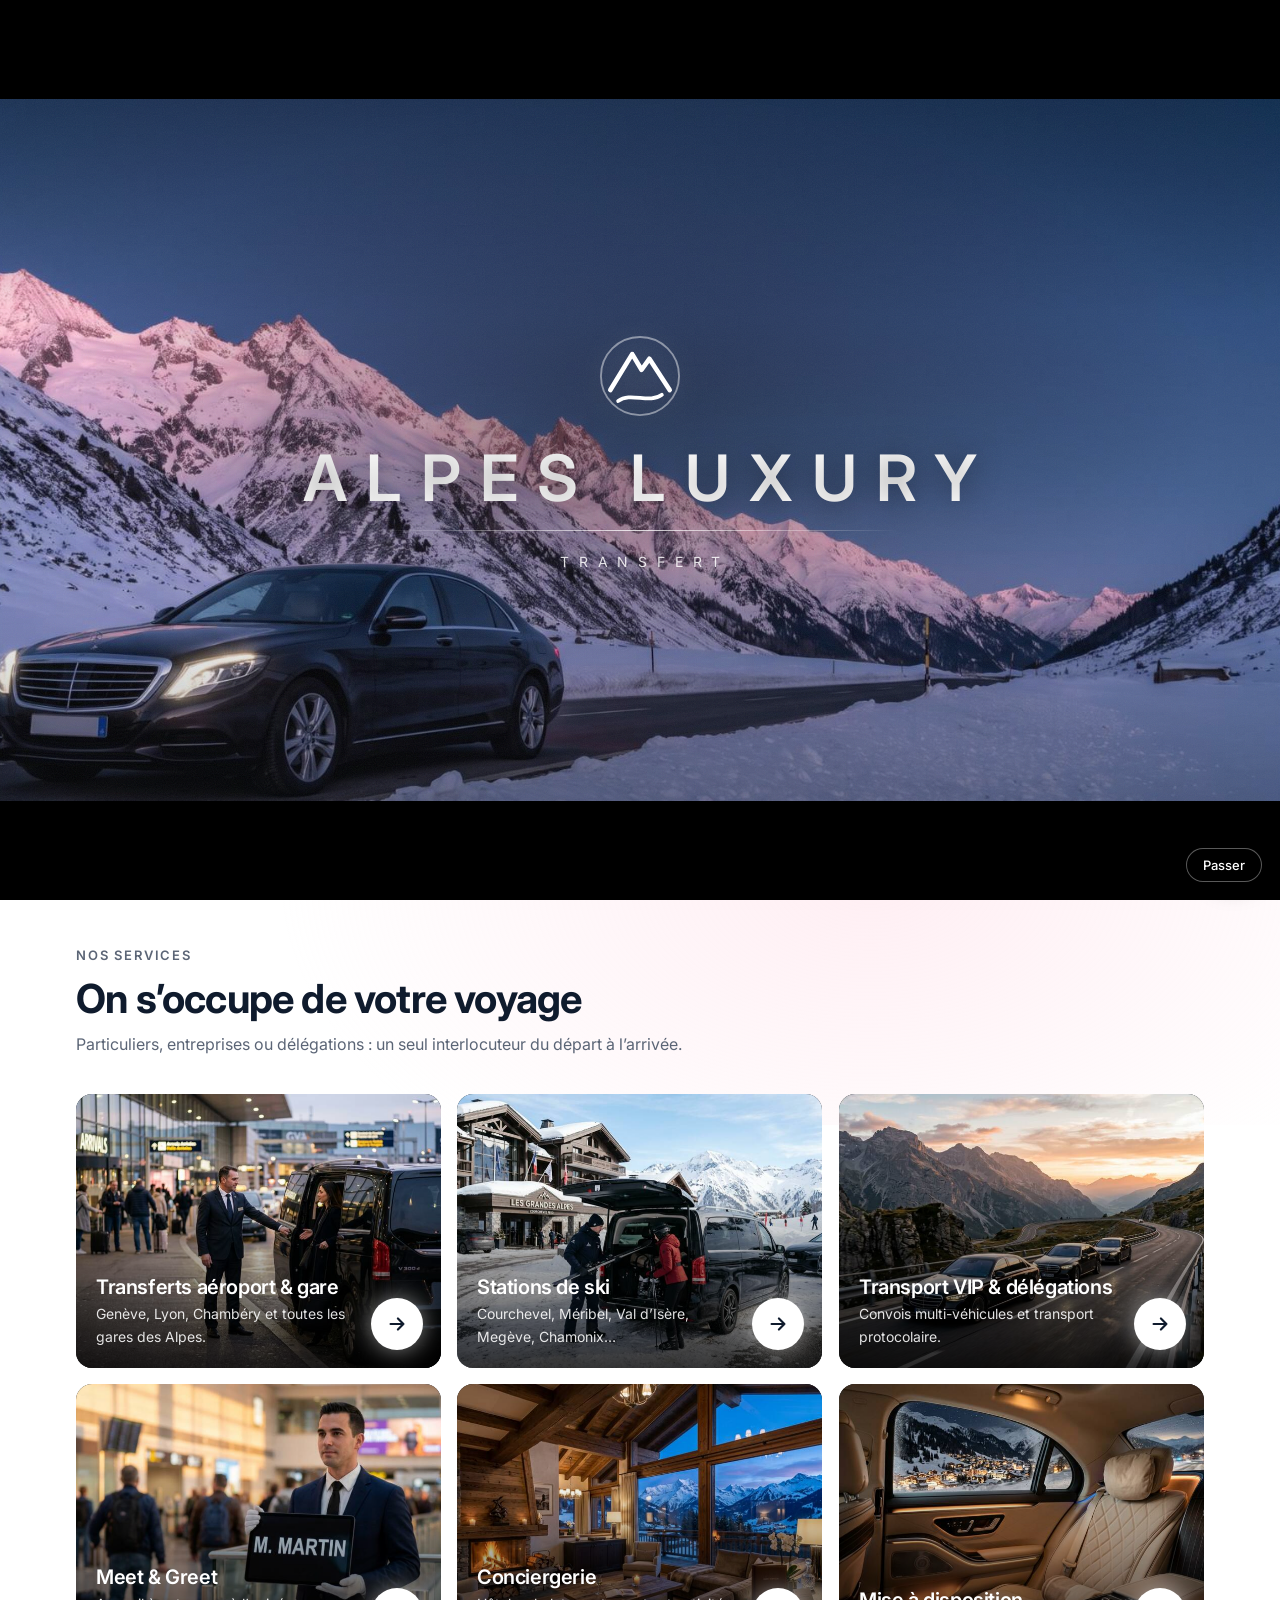
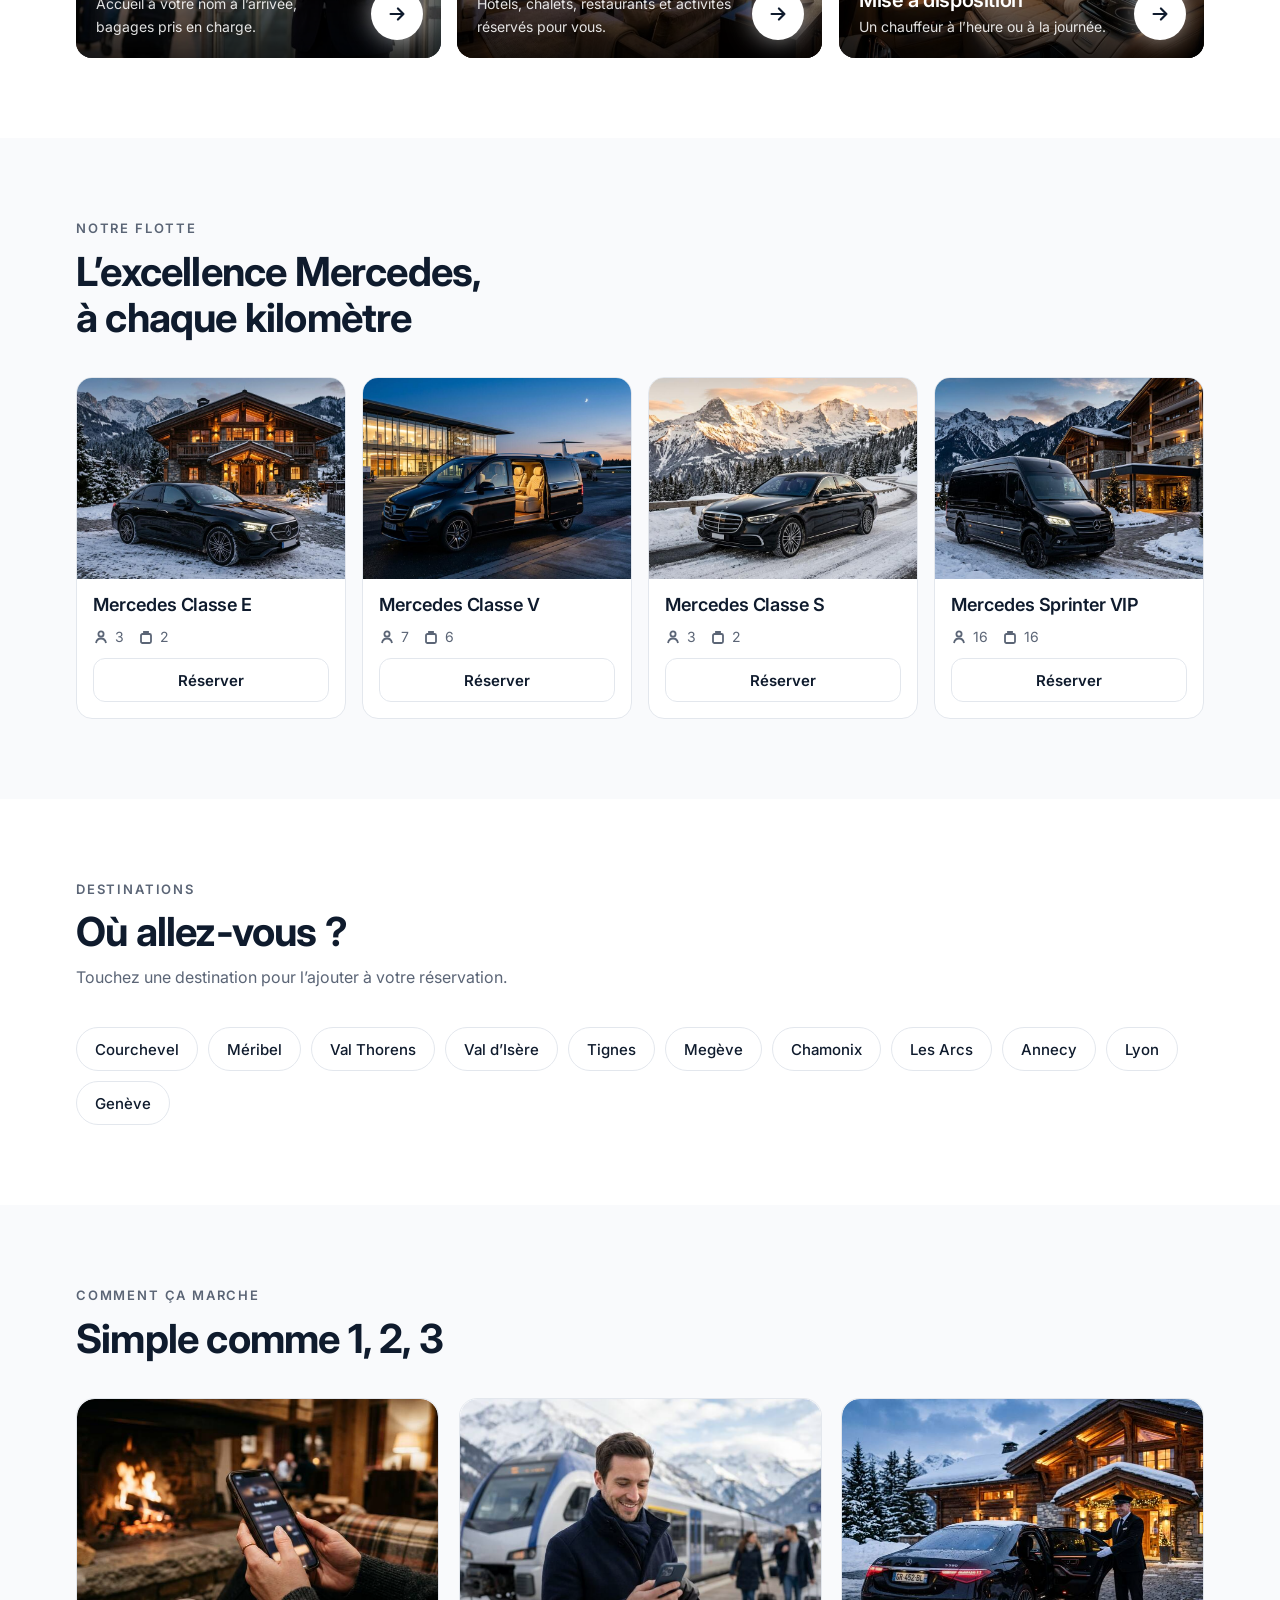
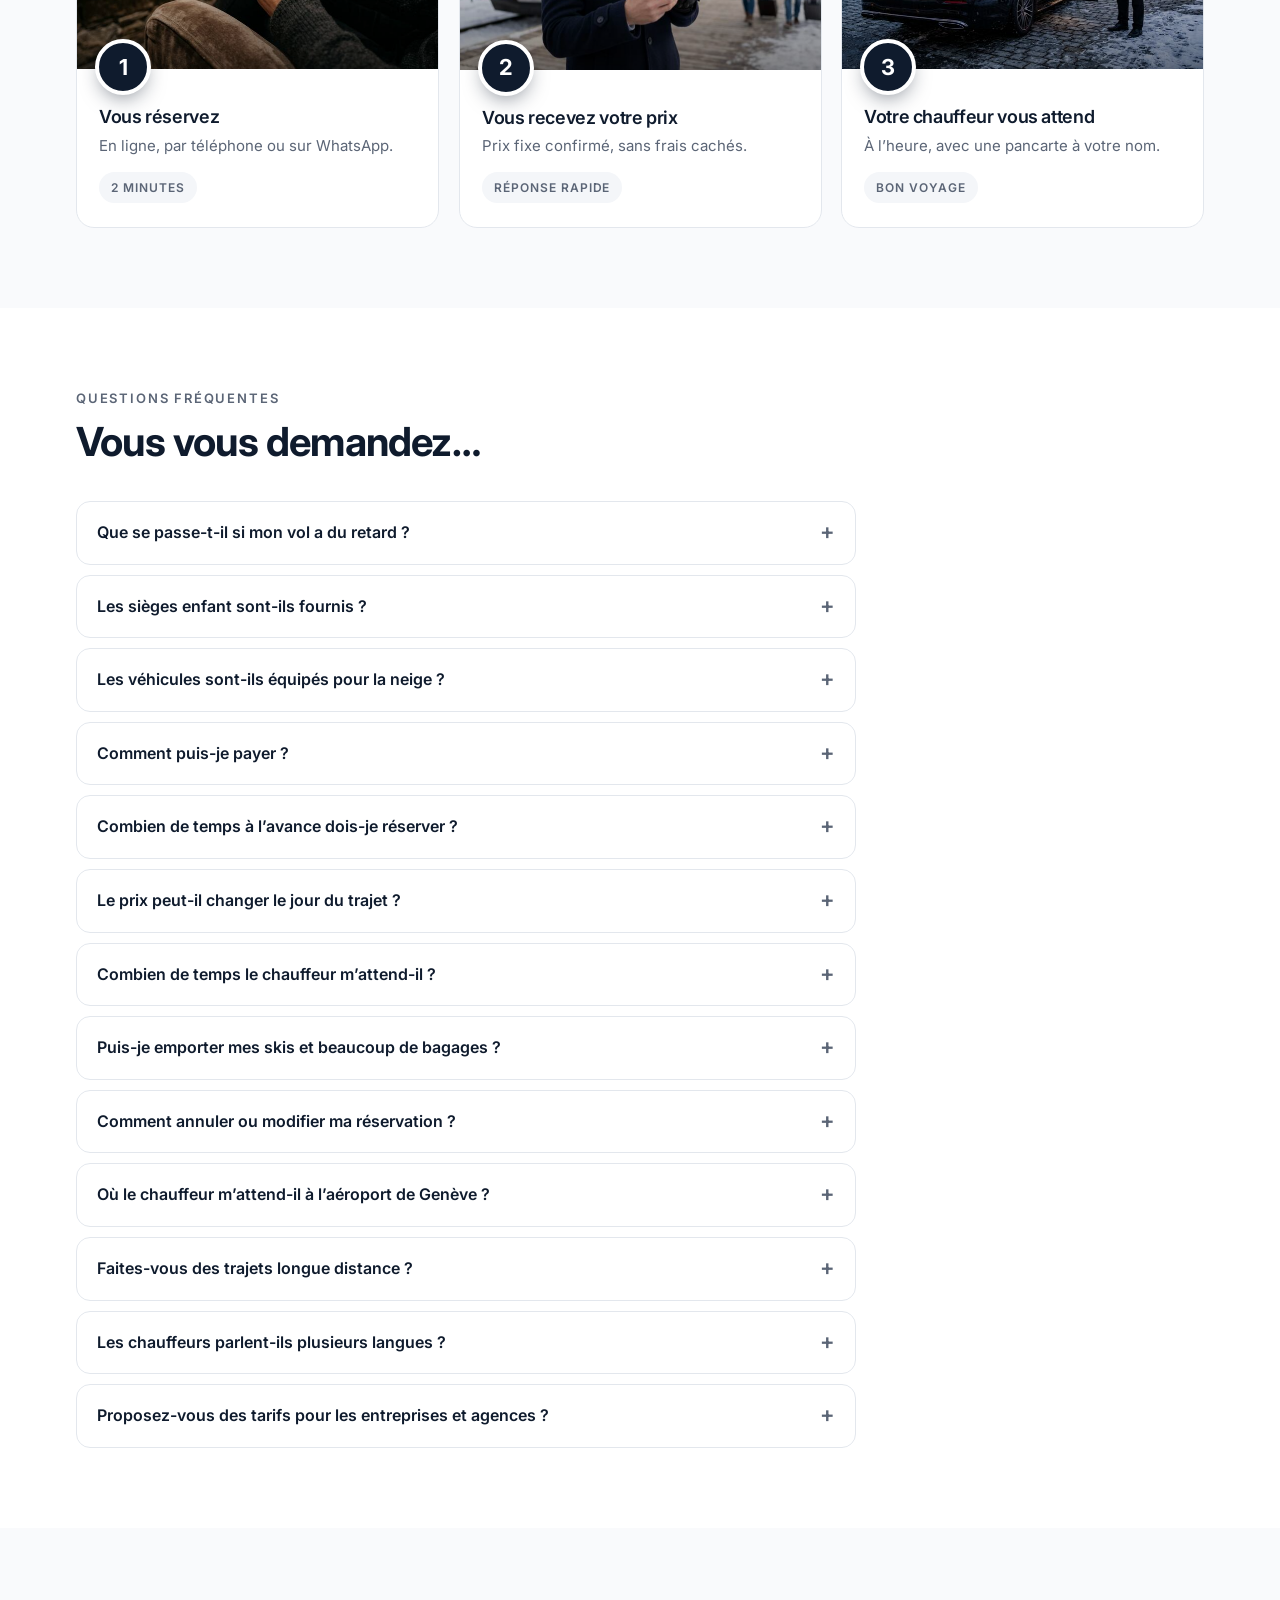
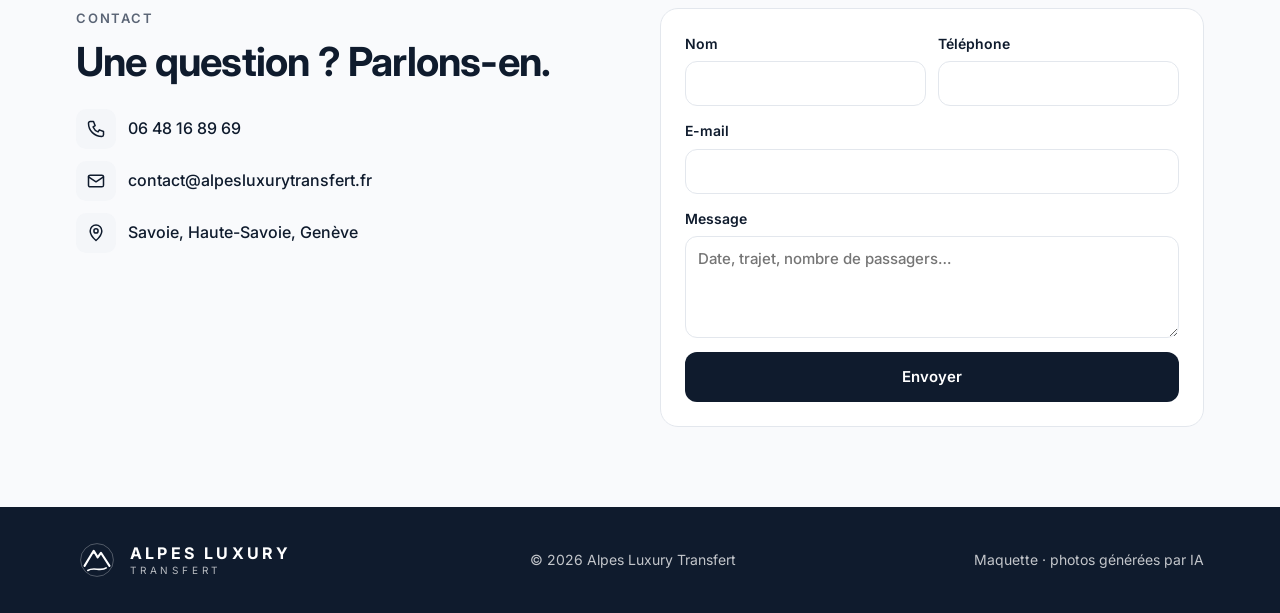
==== commit 8da9c720: "Propositions d'adresses, prix indicatifs, WhatsApp, intro cinéma Co-Authored-By: Claude Opus 5.5 <no" ====
--- a/index.html
+++ b/index.html
@@ -245,7 +245,7 @@
 #intro .mk .c{stroke-width:1.2;stroke-opacity:.45;stroke-dasharray:160;stroke-dashoffset:160}
 #intro .mk .m{stroke-width:3;stroke-dasharray:90;stroke-dashoffset:90}
 #intro .mk .r{stroke-width:2.4;stroke-dasharray:40;stroke-dashoffset:40}
-#intro.play .mk .c{animation:draw 1.3s .3s cubic-bezier(.6,0,.2,1) forwards}
+#intro.play .mk .c{animation:draw 1.3s .5s cubic-bezier(.6,0,.2,1) forwards}
 #intro.play .mk .m{animation:draw 1.1s .5s cubic-bezier(.6,0,.2,1) forwards}
 #intro.play .mk .r{animation:draw .8s 1.1s cubic-bezier(.6,0,.2,1) forwards}
 @keyframes draw{to{stroke-dashoffset:0}}
@@ -253,19 +253,55 @@
 #intro.play .word{animation:grow 2.4s 1s cubic-bezier(.16,.8,.2,1) forwards}
 @keyframes grow{0%{opacity:0;filter:blur(10px);letter-spacing:.05em;padding-left:.05em;transform:scale(.86)}60%{opacity:1;filter:blur(0)}100%{opacity:1;filter:blur(0);letter-spacing:.3em;padding-left:.3em;transform:scale(1)}}
 #intro .tag{font-size:clamp(11px,1.5vw,14px);letter-spacing:.2em;padding-left:.2em;opacity:0;color:rgba(255,255,255,.85)}
-#intro.play .tag{animation:tag 1.4s 2s ease-out forwards}
+#intro.play .tag{animation:tag 1.4s 2.3s ease-out forwards}
 @keyframes tag{to{opacity:1;letter-spacing:.7em;padding-left:.7em}}
 #intro .line{width:0;height:1px;background:linear-gradient(90deg,transparent,rgba(255,255,255,.8),transparent)}
-#intro.play .line{animation:ln 1.6s 1.6s cubic-bezier(.2,.7,.2,1) forwards}
+#intro.play .line{animation:ln 1.6s 1.9s cubic-bezier(.2,.7,.2,1) forwards}
 @keyframes ln{to{width:min(70vw,520px)}}
 #intro.out .stage{animation:zoomout 1.1s cubic-bezier(.7,0,.3,1) forwards}
 @keyframes zoomout{to{transform:scale(3.2);opacity:0;filter:blur(6px)}}
 #intro.out{opacity:0;pointer-events:none}
+#intro .bar{position:absolute;left:0;right:0;height:11vh;background:#000;z-index:3;transition:transform 1.1s cubic-bezier(.77,0,.18,1)}
+@media (max-width:760px){#intro .bar{height:8vh}}
+#intro .bar.t{top:0}#intro .bar.b{bottom:0}
+#intro.out .bar.t{transform:translateY(-100%)}#intro.out .bar.b{transform:translateY(100%)}
+#intro .grain{position:absolute;inset:-50%;z-index:1;pointer-events:none;opacity:.08;background-image:url("data:image/svg+xml,%3Csvg xmlns='http://www.w3.org/2000/svg' width='160' height='160'%3E%3Cfilter id='n'%3E%3CfeTurbulence type='fractalNoise' baseFrequency='.9' numOctaves='2' stitchTiles='stitch'/%3E%3C/filter%3E%3Crect width='100%25' height='100%25' filter='url(%23n)'/%3E%3C/svg%3E");animation:gr .6s steps(4) infinite}
+@keyframes gr{0%{transform:translate(0,0)}25%{transform:translate(-3%,2%)}50%{transform:translate(2%,-3%)}75%{transform:translate(-2%,-1%)}}
+#intro .word{background:linear-gradient(100deg,#fff 0%,#fff 40%,#FFF3D6 50%,#fff 60%,#fff 100%);background-size:250% 100%;background-position:120% 0;-webkit-background-clip:text;background-clip:text;color:transparent}
+#intro.play .word{animation:grow 2.6s 1.2s cubic-bezier(.16,.8,.2,1) forwards,shine 1.6s 3.1s ease-in-out forwards}
+@keyframes shine{to{background-position:-30% 0}}
 #intro .skip{position:absolute;z-index:3;right:max(18px,env(safe-area-inset-right,0px));bottom:calc(18px + env(safe-area-inset-bottom,0px));background:rgba(0,0,0,.25);backdrop-filter:blur(6px);border:1px solid rgba(255,255,255,.35);color:#fff;border-radius:999px;padding:8px 16px;font:500 13px var(--sans);cursor:pointer}
 html.intro-on body{overflow:hidden}
 html.intro-on .hero h1,html.intro-on .hero .lead,html.intro-on .hero .checks,html.intro-on .hero .book{opacity:0;transform:translateY(26px)}
 .hero h1,.hero .lead,.hero .checks,.hero .book{transition:opacity 1s cubic-bezier(.2,.7,.2,1),transform 1.1s cubic-bezier(.2,.7,.2,1)}
 html.intro-done .hero .lead{transition-delay:.12s}html.intro-done .hero .checks{transition-delay:.22s}html.intro-done .hero .book{transition-delay:.3s}
+
+
+/* autocomplete + prix */
+.f{position:relative}
+.ac{position:absolute;left:0;right:0;top:calc(100% + 4px);z-index:30;background:var(--card);border:1px solid var(--line);border-radius:14px;box-shadow:0 18px 40px -12px rgba(15,27,45,.35);padding:6px;max-height:320px;overflow:auto}
+.ac-it{display:flex;align-items:center;gap:10px;width:100%;text-align:left;background:none;border:0;border-radius:10px;padding:10px;color:var(--ink);font:inherit;cursor:pointer}
+.ac-it:hover,.ac-it.on{background:var(--soft)}
+.ac-it svg{width:18px;height:18px;flex:none;stroke:var(--muted);fill:none;stroke-width:2}
+.ac-it span{display:flex;flex-direction:column;min-width:0}
+.ac-it b{font-weight:600;font-size:15px;color:var(--ink);white-space:nowrap;overflow:hidden;text-overflow:ellipsis}
+.ac-it small{font-size:12px;color:var(--muted);font-weight:500}
+[dir="rtl"] .ac-it{text-align:right}
+.price{margin:2px 0 14px;padding:12px;border-radius:14px;background:var(--soft)}
+.pr-h{display:flex;justify-content:space-between;align-items:baseline;gap:8px;margin-bottom:10px;font-weight:600;font-size:14px}
+.pr-h small{color:var(--muted);font-weight:500;font-size:12px}
+.pr-g{display:grid;grid-template-columns:repeat(4,1fr);gap:6px}
+.pr-it{display:flex;flex-direction:column;align-items:center;gap:2px;padding:8px 4px;border-radius:10px;border:1px solid var(--line);background:var(--card);color:var(--ink);font:inherit;cursor:pointer;transition:border-color .2s,transform .15s}
+.pr-it small{font-size:11px;color:var(--muted);white-space:nowrap}
+.pr-it b{font-size:15px;font-variant-numeric:tabular-nums}
+.pr-it.on{border-color:var(--navy);box-shadow:0 0 0 1px var(--navy)}
+:root[data-theme="dark"] .pr-it.on{border-color:#EEF1F5;box-shadow:0 0 0 1px #EEF1F5}
+.pr-n{font-size:11px;color:var(--muted);margin-top:8px}
+@media (max-width:400px){.pr-g{grid-template-columns:1fr 1fr}}
+.done{display:flex;flex-direction:column;gap:4px}
+.d-pr{font-weight:700}
+.btn--wa{margin-top:8px;background:#25D366;color:#fff;height:46px}
+.btn--wa:hover{background:#1EBE5A}
 
 /* fleet */
 .fleet{display:grid;grid-template-columns:repeat(4,1fr);gap:16px}
@@ -335,6 +371,8 @@
   <div class="poster"></div>
   <video id="introVid" muted playsinline preload="auto"></video>
   <div class="veil"></div>
+  <div class="grain"></div>
+  <div class="bar t"></div><div class="bar b"></div>
   <div class="stage">
     <svg class="mk" viewBox="0 0 64 64"><circle class="c" cx="32" cy="32" r="25"/><path class="m" d="M13 41 L27 18 L33 28 L38 21 L51 41"/><path class="r" d="M18 48 C26 42, 38 50, 46 44"/></svg>
     <div class="word">ALPES LUXURY</div>
@@ -351,7 +389,7 @@
   var v = document.getElementById('introVid');
   v.src = matchMedia('(max-width: 760px)').matches ? 'video/intro-m.mp4' : 'video/intro.mp4';
   var started = false, done = false;
-  function start(){ if (started) return; started = true; el.classList.add('play'); setTimeout(finish, 4300); }
+  function start(){ if (started) return; started = true; el.classList.add('play'); setTimeout(finish, 5600); }
   function finish(){
     if (done) return; done = true;
     el.classList.add('out');
@@ -424,6 +462,7 @@
             <div class="in"><select id="car"><option value="Classe E">Classe E</option><option value="Classe V" selected>Classe V</option><option value="Classe S">Classe S</option><option value="Sprinter">Sprinter</option></select></div>
           </label>
         </div>
+        <div class="price" id="price" hidden></div>
         <button class="btn btn--full" type="submit">Recevoir mon prix</button>
         <div class="done" id="done" hidden></div>
       </form>
@@ -543,7 +582,7 @@
         <p class="eyebrow">Contact</p>
         <h2>Une question ? Parlons-en.</h2>
         <ul class="clist">
-          <li><span class="ic"><svg viewBox="0 0 24 24"><path d="M5 3h4l2 5-2.5 1.5a11 11 0 0 0 6 6L16 13l5 2v4a2 2 0 0 1-2 2A16 16 0 0 1 3 5a2 2 0 0 1 2-2"/></svg></span><a href="tel:+33600000000">+33 6 00 00 00 00</a></li>
+          <li><span class="ic"><svg viewBox="0 0 24 24"><path d="M5 3h4l2 5-2.5 1.5a11 11 0 0 0 6 6L16 13l5 2v4a2 2 0 0 1-2 2A16 16 0 0 1 3 5a2 2 0 0 1 2-2"/></svg></span><a href="tel:+33648168969">06 48 16 89 69</a></li>
           <li><span class="ic"><svg viewBox="0 0 24 24"><rect x="3" y="5" width="18" height="14" rx="2"/><path d="M3 7l9 6 9-6"/></svg></span>contact@alpesluxurytransfert.fr</li>
           <li><span class="ic"><svg viewBox="0 0 24 24"><path d="M12 21s-7-6.2-7-11.5A7 7 0 0 1 19 9.5C19 14.8 12 21 12 21z"/><circle cx="12" cy="9.5" r="2.5"/></svg></span>Savoie, Haute-Savoie, Genève</li>
         </ul>
@@ -564,10 +603,10 @@
 <div id="svcpage" hidden></div>
 
 <footer>
-  <div class="container"><a class="logo" href="#top"><svg class="mark" viewBox="0 0 64 64" aria-hidden="true"><circle cx="32" cy="32" r="25" fill="none" stroke="currentColor" stroke-opacity=".3" stroke-width="1.4"/><path d="M13 41 L27 18 L33 28 L38 21 L51 41" fill="none" stroke="currentColor" stroke-width="3.2" stroke-linejoin="round" stroke-linecap="round"/><path d="M24 23.2 L27 18 L30.2 23.4 L27.6 22 Z" fill="currentColor"/><path d="M18 48 C26 42, 38 50, 46 44" fill="none" stroke="currentColor" stroke-width="2.4" stroke-linecap="round"/></svg><span><b>ALPES LUXURY</b><small>TRANSFERT</small></span></a><span>© 2026 Alpes Luxury Transfert</span><span>Maquette · photos générées par IA · coordonnées fictives</span></div>
+  <div class="container"><a class="logo" href="#top"><svg class="mark" viewBox="0 0 64 64" aria-hidden="true"><circle cx="32" cy="32" r="25" fill="none" stroke="currentColor" stroke-opacity=".3" stroke-width="1.4"/><path d="M13 41 L27 18 L33 28 L38 21 L51 41" fill="none" stroke="currentColor" stroke-width="3.2" stroke-linejoin="round" stroke-linecap="round"/><path d="M24 23.2 L27 18 L30.2 23.4 L27.6 22 Z" fill="currentColor"/><path d="M18 48 C26 42, 38 50, 46 44" fill="none" stroke="currentColor" stroke-width="2.4" stroke-linecap="round"/></svg><span><b>ALPES LUXURY</b><small>TRANSFERT</small></span></a><span>© 2026 Alpes Luxury Transfert</span><span>Maquette · photos générées par IA</span></div>
 </footer>
 
-<a class="wa" href="https://wa.me/33600000000" aria-label="Nous écrire sur WhatsApp">
+<a class="wa" href="https://wa.me/33648168969" aria-label="Nous écrire sur WhatsApp">
   <svg viewBox="0 0 32 32"><path d="M16 3C9 3 3.3 8.6 3.3 15.6c0 2.4.7 4.7 1.9 6.7L3 29l6.9-2.1c1.9 1 4 1.6 6.1 1.6 7 0 12.7-5.7 12.7-12.7S23 3 16 3zm0 23.2c-1.9 0-3.8-.5-5.4-1.5l-.4-.2-4.1 1.2 1.2-4-.3-.4a10.4 10.4 0 0 1-1.6-5.6C5.4 9.8 10.1 5.2 16 5.2s10.6 4.7 10.6 10.5S21.9 26.2 16 26.2zm5.8-7.8c-.3-.2-1.9-.9-2.2-1-.3-.1-.5-.2-.7.2l-1 1.2c-.2.2-.4.2-.7.1-.3-.2-1.3-.5-2.6-1.6-1-.8-1.6-1.9-1.8-2.2-.2-.3 0-.5.1-.6l.5-.6.3-.5c.1-.2 0-.4 0-.5l-1-2.4c-.3-.6-.5-.5-.7-.5h-.6c-.2 0-.5.1-.8.4-.3.3-1 1-1 2.5s1.1 2.9 1.2 3.1c.2.2 2.1 3.2 5.1 4.5 2.5 1 3 .8 3.6.7.6-.1 1.9-.8 2.1-1.5.3-.7.3-1.3.2-1.5-.1-.1-.3-.2-.6-.3z"/></svg>
 </a>
 
@@ -616,6 +655,7 @@
       document.getElementById('done').hidden = true;
       if (!document.getElementById('svcpage').hidden && typeof route === 'function') route();
       applyLang();
+      if (window.__syncAddr) window.__syncAddr();
     });
   });
 
@@ -707,12 +747,145 @@
   tRet.addEventListener('click', function(){ setTab(true); });
 
   var car = document.getElementById('car'), to = document.getElementById('to');
+  /* ===== Adresses : propositions + prix indicatifs ===== */
+  var PLACES = [
+    ['Aéroport de Genève','Aéroport',46.2381,6.1090],['Aéroport de Lyon Saint-Exupéry','Aéroport',45.7256,5.0811],
+    ['Aéroport de Chambéry','Aéroport',45.6381,5.8803],['Gare de Genève Cornavin','Gare',46.2102,6.1424],
+    ['Gare de Moûtiers','Gare',45.4846,6.5313],['Gare de Bourg-Saint-Maurice','Gare',45.6185,6.7695],
+    ['Gare d’Annecy','Gare',45.9020,6.1218],['Gare de Lyon Part-Dieu','Gare',45.7606,4.8597],
+    ['Courchevel 1850','Station de ski',45.4154,6.6346],['Courchevel 1650 Moriond','Station de ski',45.4089,6.6500],
+    ['Méribel','Station de ski',45.3967,6.5656],['Val Thorens','Station de ski',45.2979,6.5800],
+    ['Les Menuires','Station de ski',45.3233,6.5378],['Val d’Isère','Station de ski',45.4481,6.9806],
+    ['Tignes','Station de ski',45.4689,6.9061],['Les Arcs','Station de ski',45.5725,6.8297],
+    ['La Plagne','Station de ski',45.5070,6.6773],['Megève','Station de ski',45.8567,6.6175],
+    ['Chamonix-Mont-Blanc','Station de ski',45.9237,6.8694],['Saint-Gervais-les-Bains','Station de ski',45.8920,6.7125],
+    ['Les Gets','Station de ski',46.1586,6.6700],['Morzine','Station de ski',46.1792,6.7089],
+    ['Avoriaz','Station de ski',46.1919,6.7740],['Flaine','Station de ski',46.0058,6.6893],
+    ['La Clusaz','Station de ski',45.9047,6.4237],['Verbier','Station de ski · Suisse',46.0961,7.2286],
+    ['Crans-Montana','Station de ski · Suisse',46.3110,7.4810],['Zermatt (gare de Täsch)','Station de ski · Suisse',46.0690,7.7790],
+    ['Annecy centre','Ville',45.8992,6.1294],['Lyon centre','Ville',45.7640,4.8357],['Genève centre','Ville',46.2044,6.1432],
+    ['Chambéry centre','Ville',45.5646,5.9178]
+  ];
+  var RATES = {'Classe E':[2.3,90],'Classe V':[2.7,110],'Classe S':[3.6,160],'Sprinter':[4.2,220]};
+  function norm(t){ return (t || '').toLowerCase().normalize('NFD').replace(/[̀-ͯ]/g,'').replace(/[’']/g,' '); }
+  function km(a, b){
+    var R = 6371, r = Math.PI/180, dLa = (b[0]-a[0])*r, dLo = (b[1]-a[1])*r;
+    var h = Math.sin(dLa/2)*Math.sin(dLa/2) + Math.cos(a[0]*r)*Math.cos(b[0]*r)*Math.sin(dLo/2)*Math.sin(dLo/2);
+    return 2*R*Math.asin(Math.sqrt(h)) * 1.38; /* distance route ≈ vol d'oiseau × 1,38 */
+  }
+  function findLocal(v){
+    var n = norm(v).trim(); if (!n) return null;
+    for (var i = 0; i < PLACES.length; i++) if (norm(PLACES[i][0]) === n || norm(tr(PLACES[i][0])) === n) return [PLACES[i][2], PLACES[i][3]];
+    if (n.length >= 4) for (var j = 0; j < PLACES.length; j++) if (norm(PLACES[j][0]).indexOf(n) === 0 || norm(tr(PLACES[j][0])).indexOf(n) === 0) return [PLACES[j][2], PLACES[j][3]];
+    return null;
+  }
+
+  function autocomplete(input){
+    var box = document.createElement('div'); box.className = 'ac'; box.hidden = true; box.setAttribute('role','listbox');
+    input.closest('.f').appendChild(box);
+    input.setAttribute('autocomplete','off');
+    var timer = null, items = [], active = -1, seq = 0;
+    function render(list){
+      items = list; active = -1; box.innerHTML = '';
+      if (!list.length){ box.hidden = true; return; }
+      list.forEach(function(it, i){
+        var b = document.createElement('button'); b.type = 'button'; b.className = 'ac-it'; b.setAttribute('role','option');
+        b.innerHTML = '<svg viewBox="0 0 24 24"><path d="M12 21s-7-6.2-7-11.5A7 7 0 0 1 19 9.5C19 14.8 12 21 12 21z"/><circle cx="12" cy="9.5" r="2.5"/></svg><span><b></b><small></small></span>';
+        b.querySelector('b').textContent = it.name; b.querySelector('small').textContent = it.sub;
+        b.addEventListener('mousedown', function(e){ e.preventDefault(); pick(i); });
+        box.appendChild(b);
+      });
+      box.hidden = false;
+    }
+    function pick(i){
+      var it = items[i]; if (!it) return;
+      input.value = it.name; input._ll = it.ll; box.hidden = true; updatePrice();
+    }
+    function local(q){
+      var n = norm(q).trim(); if (!n) return PLACES.slice(0, 6).map(toIt);
+      return PLACES.filter(function(p){ return norm(p[0] + ' ' + p[1]).indexOf(n) > -1; }).slice(0, 6).map(toIt);
+    }
+    function toIt(p){ return {name: p[0], sub: p[1], ll: [p[2], p[3]]}; }
+    input.addEventListener('input', function(){
+      input._ll = findLocal(input.value); updatePrice();
+      var q = input.value, mine = ++seq, loc = local(q);
+      render(loc);
+      clearTimeout(timer);
+      if (q.trim().length < 3) return;
+      timer = setTimeout(function(){
+        fetch('https://photon.komoot.io/api/?limit=6&lang=fr&lat=45.9&lon=6.5&q=' + encodeURIComponent(q))
+          .then(function(r){ return r.json(); })
+          .then(function(d){
+            if (mine !== seq) return;
+            var web = (d.features || []).map(function(f){
+              var p = f.properties || {}, c = f.geometry.coordinates;
+              var name = [p.name, p.housenumber && p.street ? p.housenumber + ' ' + p.street : p.street].filter(Boolean).join(', ') || p.city;
+              var sub = [p.postcode, p.city || p.county, p.country].filter(Boolean).join(' · ');
+              return {name: name, sub: sub, ll: [c[1], c[0]]};
+            }).filter(function(x){ return x.name; });
+            render(loc.slice(0, 3).concat(web).slice(0, 7));
+          }).catch(function(){ /* hors ligne ou bloqué : on garde les propositions locales */ });
+      }, 250);
+    });
+    input.addEventListener('focus', function(){ render(local(input.value)); });
+    input.addEventListener('blur', function(){ setTimeout(function(){ box.hidden = true; }, 150); });
+    input.addEventListener('keydown', function(e){
+      if (box.hidden) return;
+      var bs = box.querySelectorAll('.ac-it');
+      if (e.key === 'ArrowDown' || e.key === 'ArrowUp'){
+        e.preventDefault(); active = (active + (e.key === 'ArrowDown' ? 1 : -1) + bs.length) % bs.length;
+        bs.forEach(function(b, i){ b.classList.toggle('on', i === active); });
+      } else if (e.key === 'Enter' && active > -1){ e.preventDefault(); pick(active); }
+      else if (e.key === 'Escape'){ box.hidden = true; }
+    });
+    input._ll = findLocal(input.value);
+  }
+  var fromIn = document.getElementById('from');
+  autocomplete(fromIn); autocomplete(to);
+
+  var priceBox = document.getElementById('price');
+  function prices(){
+    if (!fromIn._ll || !to._ll) return null;
+    var d = Math.max(5, km(fromIn._ll, to._ll)), ret = !document.getElementById('retRow').hidden, out = {};
+    Object.keys(RATES).forEach(function(k){
+      var p = Math.max(RATES[k][1], d * RATES[k][0]); if (ret) p *= 2;
+      out[k] = Math.round(p / 5) * 5;
+    });
+    return {d: Math.round(d), p: out, ret: ret};
+  }
+  function updatePrice(){
+    var r = prices();
+    if (!r){ priceBox.hidden = true; return; }
+    priceBox.innerHTML = '';
+    var h = document.createElement('div'); h.className = 'pr-h';
+    h.innerHTML = '<span></span><small></small>';
+    h.querySelector('span').textContent = T('@pr_title');
+    h.querySelector('small').textContent = '≈ ' + r.d + ' km' + (r.ret ? ' · ' + T('@pr_ret') : '');
+    priceBox.appendChild(h);
+    var g = document.createElement('div'); g.className = 'pr-g';
+    Object.keys(r.p).forEach(function(k){
+      var b = document.createElement('button'); b.type = 'button'; b.className = 'pr-it' + (car.value === k ? ' on' : '');
+      b.innerHTML = '<small></small><b></b>';
+      b.querySelector('small').textContent = tr(k); b.querySelector('b').textContent = r.p[k].toLocaleString('fr-FR') + ' €';
+      b.addEventListener('click', function(){ car.value = k; updatePrice(); });
+      g.appendChild(b);
+    });
+    priceBox.appendChild(g);
+    var n = document.createElement('p'); n.className = 'pr-n'; n.textContent = T('@pr_note');
+    priceBox.appendChild(n);
+    priceBox.hidden = false;
+  }
+  car.addEventListener('change', updatePrice);
+  document.getElementById('t-one').addEventListener('click', updatePrice);
+  document.getElementById('t-ret').addEventListener('click', updatePrice);
+  window.__updatePrice = updatePrice;
+  window.__syncAddr = function(){ fromIn._ll = findLocal(fromIn.value); to._ll = findLocal(to.value); updatePrice(); };
   function goBook(){ document.getElementById('book').scrollIntoView({behavior: reduce ? 'auto' : 'smooth', block:'center'}); }
   document.querySelectorAll('.car').forEach(function(c){
     c.querySelector('button').addEventListener('click', function(){ car.value = c.dataset.car; goBook(); });
   });
   document.querySelectorAll('.dest button').forEach(function(b){
-    b.addEventListener('click', function(){ to.value = b.textContent; goBook(); setTimeout(function(){ to.focus({preventScroll:true}); }, 400); });
+    b.addEventListener('click', function(){ to.value = b.textContent; window.__syncAddr(); goBook(); setTimeout(function(){ to.focus({preventScroll:true}); }, 400); });
   });
 
   document.getElementById('book').addEventListener('submit', function(e){
@@ -725,7 +898,14 @@
     var b = document.createElement('b'); b.textContent = tr(car.value) + ' · ' + document.getElementById('pax').value + ' ' + T('@pax');
     var fv = document.getElementById('flight').value.trim().toUpperCase();
     var s = document.createElement('span'); s.textContent = from + ' → ' + dest + ' · ' + when + (fv ? ' · ' + T('@fl', {x: fv}) : '') + '. ' + T('@book_mock');
-    d.append(b, s); d.hidden = false;
+    d.append(b, s);
+    var r = prices();
+    if (r){ var pp = document.createElement('span'); pp.className = 'd-pr'; pp.textContent = T('@pr_title') + ' : ' + r.p[car.value].toLocaleString('fr-FR') + ' €'; d.append(pp); }
+    var msg = 'Bonjour, je souhaite réserver un transfert :\n' + from + ' → ' + dest + '\n' + when + (fv ? '\nVol / train : ' + fv : '') + '\nVéhicule : ' + car.value + ' · ' + document.getElementById('pax').value + ' passager(s)' + (r ? '\nPrix indicatif : ' + r.p[car.value] + ' €' : '');
+    var wa = document.createElement('a'); wa.className = 'btn btn--wa'; wa.target = '_blank'; wa.rel = 'noopener';
+    wa.href = 'https://wa.me/33648168969?text=' + encodeURIComponent(msg);
+    wa.textContent = T('@wa_send');
+    d.append(wa); d.hidden = false;
   });
   var flight = document.getElementById('flight'), flOk = document.getElementById('flOk');
   flight.addEventListener('input', function(){ flOk.hidden = flight.value.trim().length < 3; });
@@ -867,6 +1047,7 @@
         if (book.from) fromEl.value = book.from;
         if (book.to) to.value = book.to;
         if (book.car) car.value = book.car;
+        if (window.__syncAddr) window.__syncAddr();
         if (book.flight){ var fe = document.getElementById('flight'); fe.value = book.flight; fe.dispatchEvent(new Event('input')); }
         showHome('reserver');
         if (location.hash !== '#reserver') history.replaceState(null, '', '#reserver');
